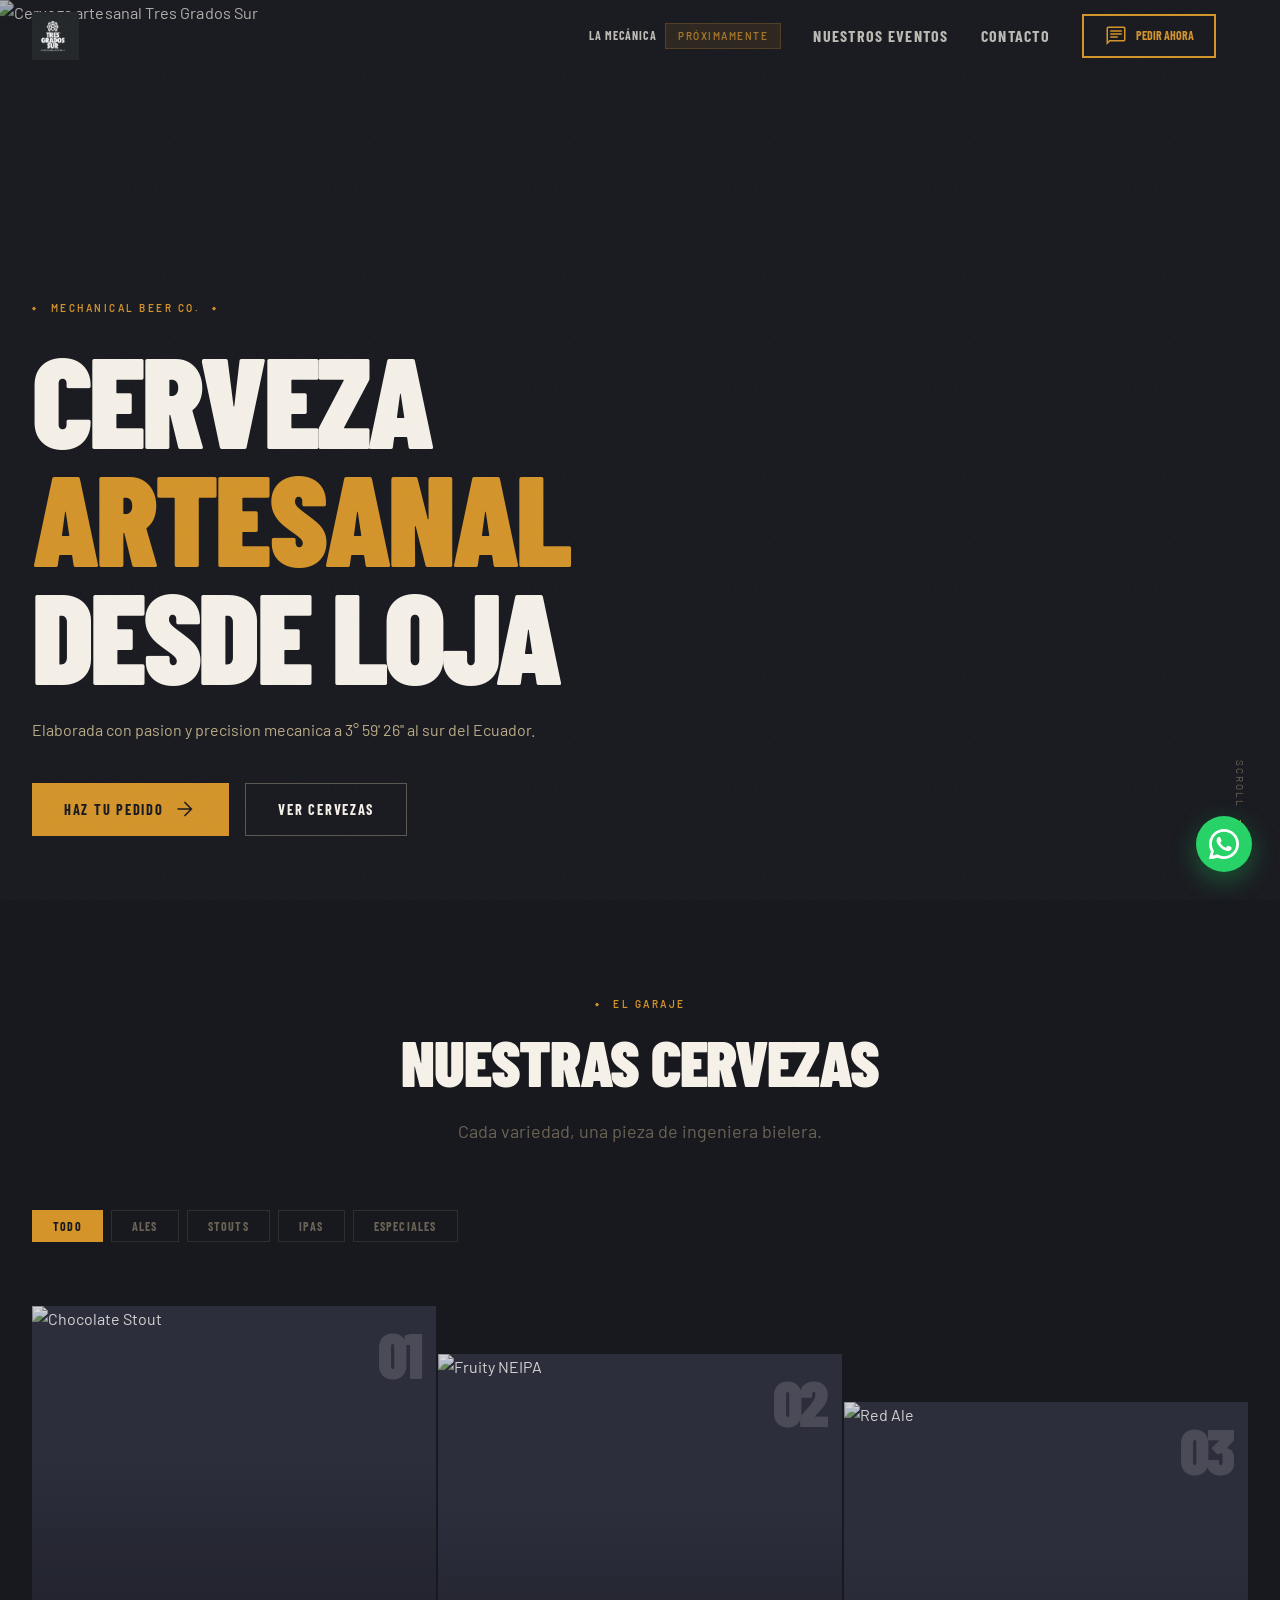
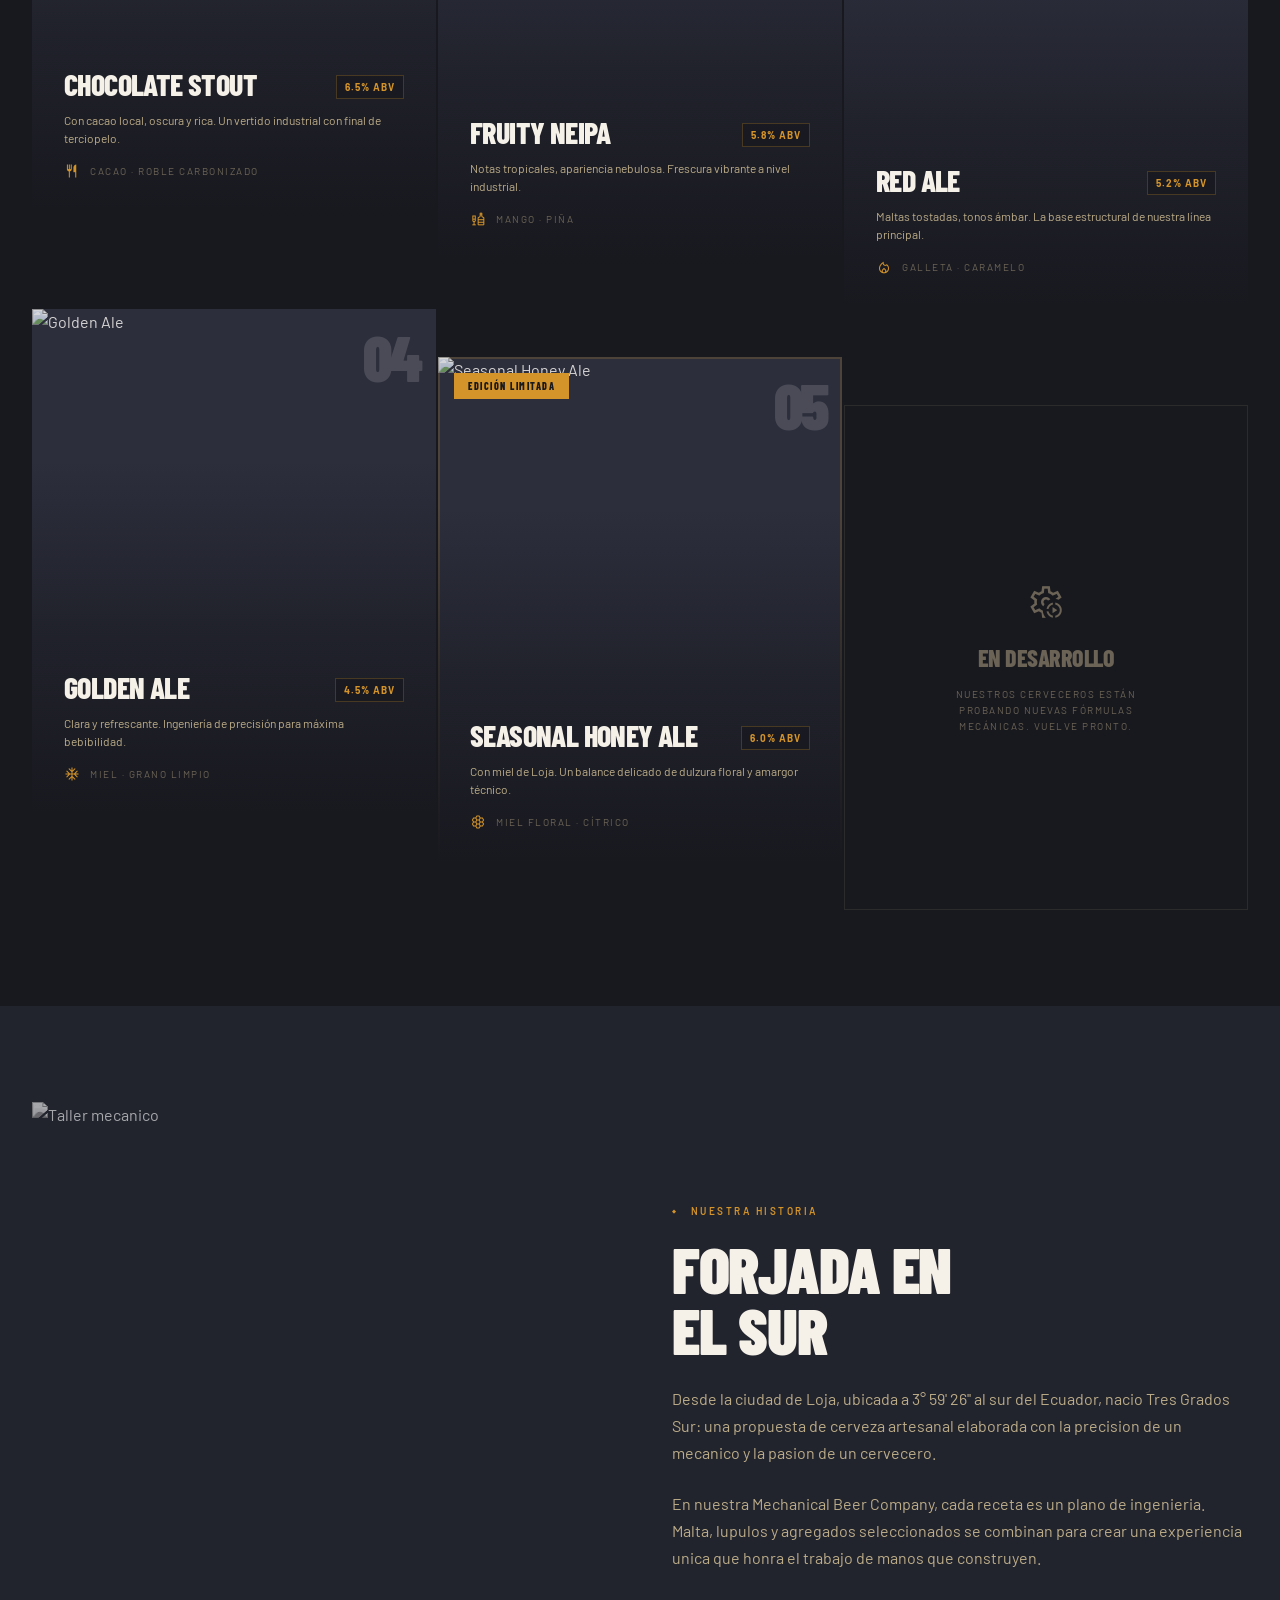
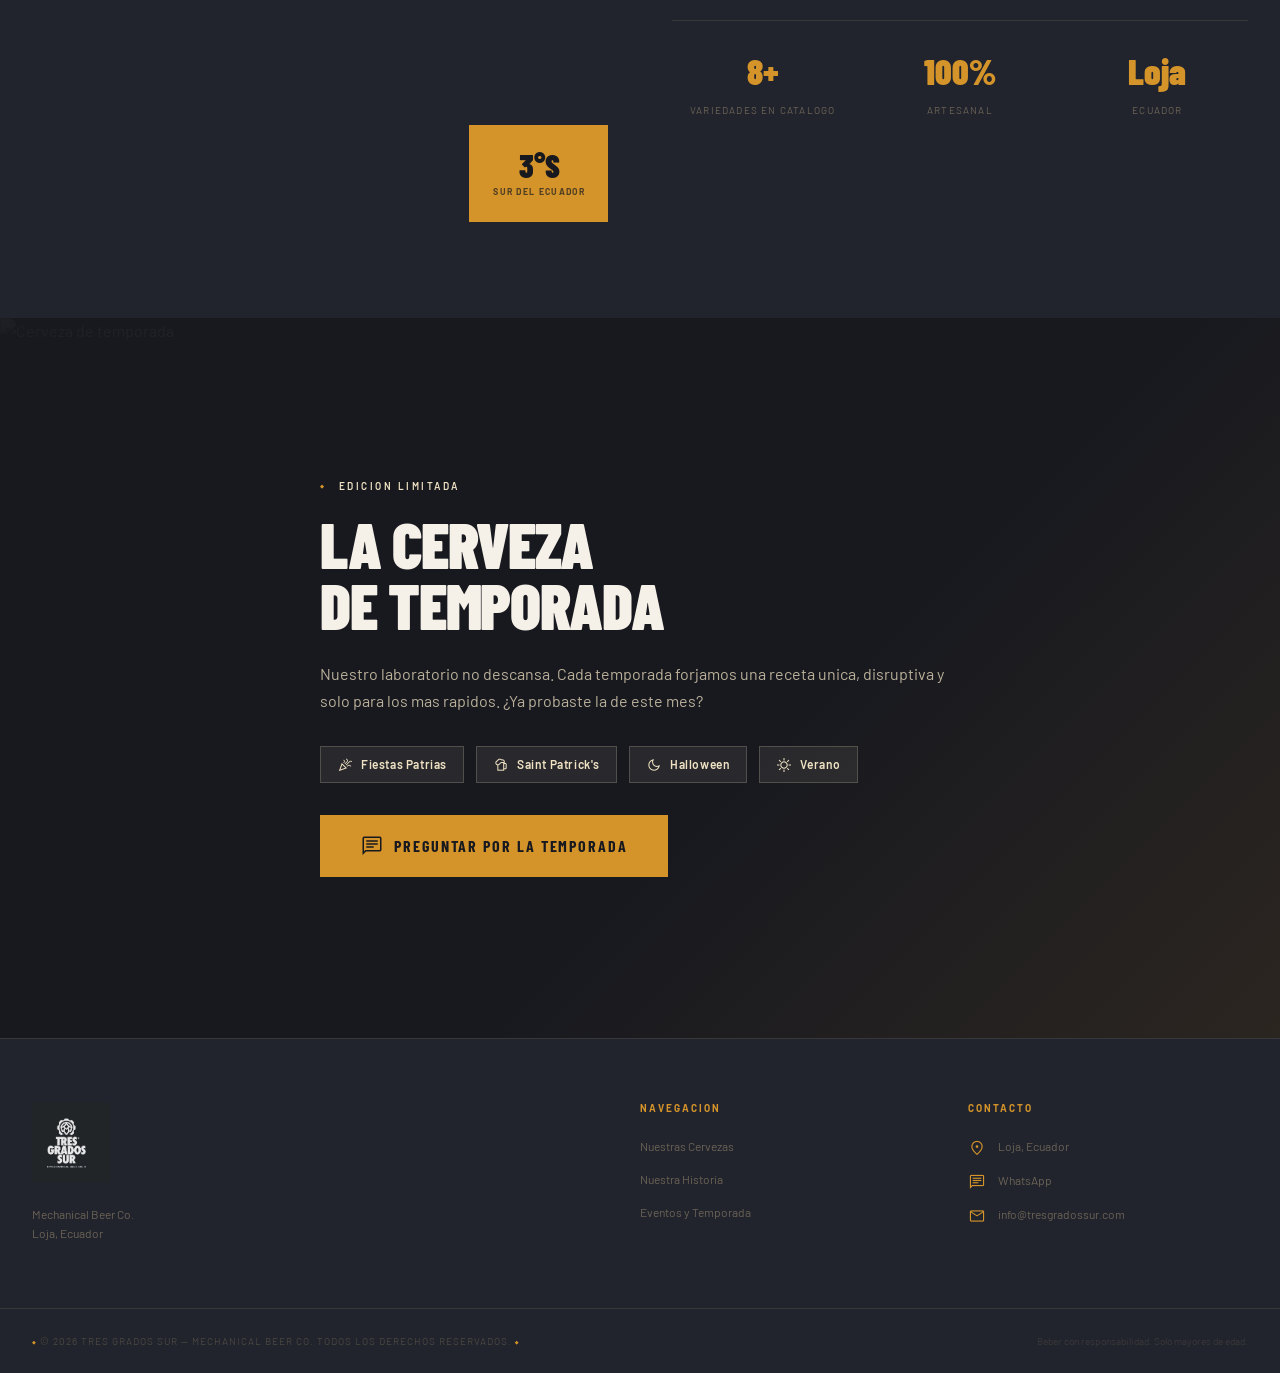
==== index.html @ aa4f7a40 "Add files via upload" ====
<!DOCTYPE html>
<html lang="es" data-theme="dark">

<head>
    <meta charset="utf-8" />
    <meta name="viewport" content="width=device-width, initial-scale=1.0" />
    <title>TRES GRADOS SUR | Mechanical Beer Co.</title>

    <!-- Google Fonts: Barlow Condensed + Barlow -->
    <link rel="preconnect" href="https://fonts.googleapis.com">
    <link rel="preconnect" href="https://fonts.gstatic.com" crossorigin>
    <link
        href="https://fonts.googleapis.com/css2?family=Barlow+Condensed:wght@400;600;700;800;900&family=Barlow:ital,wght@0,300;0,400;0,500;0,600;0,700;1,400&display=swap"
        rel="stylesheet" />

    <!-- Material Symbols -->
    <link
        href="https://fonts.googleapis.com/css2?family=Material+Symbols+Outlined:opsz,wght,FILL,GRAD@20..48,100..700,0..1,-50..200&display=swap"
        rel="stylesheet" />

    <link rel="stylesheet" href="./style.css" />
</head>

<body>

    <!-- Grain texture overlay -->
    <div class="grain-overlay" aria-hidden="true"></div>

    <!-- ===== NAVBAR ===== -->
    <header class="navbar" id="navbar">
        <div class="nav-inner">
            <a href="#inicio" class="nav-logo-link">
                <img src="[data-uri]"
                    alt="Tres Grados Sur" class="nav-logo nav-logo--dark">
                <img src="[data-uri]"
                    alt="Tres Grados Sur" class="nav-logo nav-logo--light">
            </a>

            <button class="nav-hamburger" id="hamburger" aria-label="Abrir menú" aria-expanded="false">
                <span></span><span></span><span></span>
            </button>

            <nav class="nav-menu" id="nav-menu" aria-label="Navegación principal">
                <a href="#" class="nav-link nav-link--soon">La Mecánica <span class="soon-pill">Próximamente</span></a>
                <a href="#eventos" class="nav-link">Nuestros Eventos</a>
                <a href="#contacto" class="nav-link">Contacto</a>
                <a href="https://wa.me/yourlink" class="nav-cta" target="_blank" rel="noopener">
                    <span class="material-symbols-outlined">chat</span> Pedir ahora
                </a>
            </nav>
        </div>
    </header>

    <!-- ===== HERO ===== -->
    <section class="hero" id="inicio">
        <div class="hero-media">
            <img src="./images/Cervezas Grupal.jpg" alt="Cerveza artesanal Tres Grados Sur" class="hero-img">
            <div class="hero-vignette"></div>
        </div>

        <div class="hero-content">
            <div class="hero-kicker">
                <span class="diamond">&#9670;</span>
                <span>Mechanical Beer Co.</span>
                <span class="diamond">&#9670;</span>
            </div>
            <h1 class="hero-headline">
                <span class="hero-line">Cerveza</span>
                <span class="hero-line hero-line--accent">Artesanal</span>
                <span class="hero-line">desde Loja</span>
            </h1>
            <p class="hero-sub">Elaborada con pasion y precision mecanica a 3&deg; 59&apos; 26&apos;&apos; al sur del
                Ecuador.</p>
            <div class="hero-actions">
                <a href="https://wa.me/yourlink" class="btn btn--amber" target="_blank" rel="noopener">
                    Haz tu pedido
                    <span class="material-symbols-outlined">arrow_forward</span>
                </a>
                <a href="#cervezas" class="btn btn--ghost">Ver cervezas</a>
            </div>
        </div>

        <div class="hero-scroll-hint" aria-hidden="true">
            <span>Scroll</span>
            <div class="scroll-line"></div>
        </div>
    </section>

    <!-- ===== CERVEZAS ===== -->
    <section class="section section--dark" id="cervezas">
        <div class="container">
            <div class="section-header reveal">
                <p class="eyebrow">
                    <span class="diamond">&#9670;</span> El Garaje
                </p>
                <h2 class="section-title">Nuestras Cervezas</h2>
                <p class="section-subtitle">Cada variedad, una pieza de ingeniera bielera.</p>
            </div>

            <!-- Filter Pills -->
            <div class="filters reveal" role="group" aria-label="Filtrar por estilo">
                <button class="filter-btn active" data-filter="all">Todo</button>
                <button class="filter-btn" data-filter="ale">Ales</button>
                <button class="filter-btn" data-filter="stout">Stouts</button>
                <button class="filter-btn" data-filter="ipa">IPAs</button>
                <button class="filter-btn" data-filter="especial">Especiales</button>
            </div>

            <!-- Beer Gallery -->
            <div class="beer-gallery" id="beer-grid">

                <!-- Chocolate Stout -->
                <article class="gallery-card reveal" data-category="stout">
                    <div class="gallery-card__img-wrap">
                        <img src="https://lh3.googleusercontent.com/aida-public/[base64]"
                            alt="Chocolate Stout">
                        <div class="gallery-card__gradient"></div>
                    </div>
                    <div class="gallery-card__content">
                        <div class="gallery-card__header">
                            <h3 class="gallery-card__name">Chocolate Stout</h3>
                            <span class="abv-tag">6.5% ABV</span>
                        </div>
                        <p class="gallery-card__desc">Con cacao local, oscura y rica. Un vertido industrial con final de
                            terciopelo.</p>
                        <div class="gallery-card__notes">
                            <span class="material-symbols-outlined note-icon">restaurant</span>
                            <span class="notes-text">Cacao &middot; Roble carbonizado</span>
                        </div>
                    </div>
                    <span class="gallery-card__index" aria-hidden="true">01</span>
                </article>

                <!-- Fruity NEIPA -->
                <article class="gallery-card gallery-card--offset-1 reveal" data-category="ipa">
                    <div class="gallery-card__img-wrap">
                        <img src="https://lh3.googleusercontent.com/aida-public/[base64]"
                            alt="Fruity NEIPA">
                        <div class="gallery-card__gradient"></div>
                    </div>
                    <div class="gallery-card__content">
                        <div class="gallery-card__header">
                            <h3 class="gallery-card__name">Fruity NEIPA</h3>
                            <span class="abv-tag">5.8% ABV</span>
                        </div>
                        <p class="gallery-card__desc">Notas tropicales, apariencia nebulosa. Frescura vibrante a nivel
                            industrial.</p>
                        <div class="gallery-card__notes">
                            <span class="material-symbols-outlined note-icon">liquor</span>
                            <span class="notes-text">Mango &middot; Pi&ntilde;a</span>
                        </div>
                    </div>
                    <span class="gallery-card__index" aria-hidden="true">02</span>
                </article>

                <!-- Red Ale -->
                <article class="gallery-card gallery-card--offset-2 reveal" data-category="ale">
                    <div class="gallery-card__img-wrap">
                        <img src="https://lh3.googleusercontent.com/aida-public/[base64]"
                            alt="Red Ale">
                        <div class="gallery-card__gradient"></div>
                    </div>
                    <div class="gallery-card__content">
                        <div class="gallery-card__header">
                            <h3 class="gallery-card__name">Red Ale</h3>
                            <span class="abv-tag">5.2% ABV</span>
                        </div>
                        <p class="gallery-card__desc">Maltas tostadas, tonos &aacute;mbar. La base estructural de
                            nuestra l&iacute;nea principal.</p>
                        <div class="gallery-card__notes">
                            <span class="material-symbols-outlined note-icon">local_fire_department</span>
                            <span class="notes-text">Galleta &middot; Caramelo</span>
                        </div>
                    </div>
                    <span class="gallery-card__index" aria-hidden="true">03</span>
                </article>

                <!-- Golden Ale -->
                <article class="gallery-card reveal" data-category="ale">
                    <div class="gallery-card__img-wrap">
                        <img src="https://lh3.googleusercontent.com/aida-public/[base64]"
                            alt="Golden Ale">
                        <div class="gallery-card__gradient"></div>
                    </div>
                    <div class="gallery-card__content">
                        <div class="gallery-card__header">
                            <h3 class="gallery-card__name">Golden Ale</h3>
                            <span class="abv-tag">4.5% ABV</span>
                        </div>
                        <p class="gallery-card__desc">Clara y refrescante. Ingenier&iacute;a de precisi&oacute;n para
                            m&aacute;xima bebibilidad.</p>
                        <div class="gallery-card__notes">
                            <span class="material-symbols-outlined note-icon">ac_unit</span>
                            <span class="notes-text">Miel &middot; Grano limpio</span>
                        </div>
                    </div>
                    <span class="gallery-card__index" aria-hidden="true">04</span>
                </article>

                <!-- Seasonal Honey Ale -->
                <article class="gallery-card gallery-card--featured gallery-card--offset-1 reveal"
                    data-category="especial">
                    <span class="gallery-card__badge">Edici&oacute;n Limitada</span>
                    <div class="gallery-card__img-wrap">
                        <img src="https://lh3.googleusercontent.com/aida-public/[base64]"
                            alt="Seasonal Honey Ale">
                        <div class="gallery-card__gradient"></div>
                    </div>
                    <div class="gallery-card__content">
                        <div class="gallery-card__header">
                            <h3 class="gallery-card__name">Seasonal Honey Ale</h3>
                            <span class="abv-tag">6.0% ABV</span>
                        </div>
                        <p class="gallery-card__desc">Con miel de Loja. Un balance delicado de dulzura floral y amargor
                            t&eacute;cnico.</p>
                        <div class="gallery-card__notes">
                            <span class="material-symbols-outlined note-icon">hive</span>
                            <span class="notes-text">Miel floral &middot; C&iacute;trico</span>
                        </div>
                    </div>
                    <span class="gallery-card__index" aria-hidden="true">05</span>
                </article>

                <!-- Coming Soon -->
                <article class="gallery-card gallery-card--soon gallery-card--offset-2 reveal" data-category="all">
                    <div class="gallery-card__soon-inner">
                        <span class="material-symbols-outlined gallery-card__soon-icon">settings_slow_motion</span>
                        <h3 class="gallery-card__soon-title">En Desarrollo</h3>
                        <p class="gallery-card__soon-text">Nuestros cerveceros est&aacute;n probando nuevas
                            f&oacute;rmulas mec&aacute;nicas. Vuelve pronto.</p>
                    </div>
                </article>

            </div><!-- /beer-gallery -->
        </div>
    </section>

    <!-- ===== HISTORIA ===== -->
    <section class="section section--forge" id="historia">
        <div class="container container--split">
            <div class="historia-media reveal">
                <div class="historia-img-wrap">
                    <img src="https://lh3.googleusercontent.com/aida-public/[base64]"
                        alt="Taller mecanico" class="historia-img">
                    <div class="historia-badge">
                        <span class="historia-badge__num">3&#176;S</span>
                        <span class="historia-badge__label">Sur del Ecuador</span>
                    </div>
                </div>
            </div>

            <div class="historia-content reveal">
                <p class="eyebrow">
                    <span class="diamond">&#9670;</span> Nuestra Historia
                </p>
                <h2 class="section-title">Forjada en<br>el Sur</h2>
                <p class="body-text">Desde la ciudad de Loja, ubicada a 3&deg; 59&apos; 26&apos;&apos; al sur del
                    Ecuador, nacio Tres Grados Sur: una propuesta de cerveza artesanal elaborada con la precision de un
                    mecanico y la pasion de un cervecero.</p>
                <p class="body-text">En nuestra Mechanical Beer Company, cada receta es un plano de ingenieria. Malta,
                    lupulos y agregados seleccionados se combinan para crear una experiencia unica que honra el trabajo
                    de manos que construyen.</p>
                <div class="historia-stats">
                    <div class="stat">
                        <span class="stat__num">8+</span>
                        <span class="stat__label">Variedades en catalogo</span>
                    </div>
                    <div class="stat">
                        <span class="stat__num">100%</span>
                        <span class="stat__label">Artesanal</span>
                    </div>
                    <div class="stat">
                        <span class="stat__num">Loja</span>
                        <span class="stat__label">Ecuador</span>
                    </div>
                </div>
            </div>
        </div>
    </section>

    <!-- ===== TEMPORADA ESPECIAL ===== -->
    <section class="section section--season" id="eventos">
        <div class="season-bg">
            <img src="https://lh3.googleusercontent.com/aida-public/[base64]"
                alt="Cerveza de temporada" class="season-img">
            <div class="season-vignette"></div>
        </div>
        <div class="container season-content reveal">
            <div class="season-inner">
                <p class="eyebrow eyebrow--light">
                    <span class="diamond">&#9670;</span> Edicion Limitada
                </p>
                <h2 class="section-title section-title--white">La Cerveza<br>de Temporada</h2>
                <p class="body-text body-text--light">Nuestro laboratorio no descansa. Cada temporada forjamos una
                    receta unica, disruptiva y solo para los mas rapidos. &iquest;Ya probaste la de este mes?</p>

                <div class="season-events">
                    <div class="event-chip">
                        <span class="material-symbols-outlined">celebration</span>
                        <span>Fiestas Patrias</span>
                    </div>
                    <div class="event-chip">
                        <span class="material-symbols-outlined">sports_bar</span>
                        <span>Saint Patrick&apos;s</span>
                    </div>
                    <div class="event-chip">
                        <span class="material-symbols-outlined">dark_mode</span>
                        <span>Halloween</span>
                    </div>
                    <div class="event-chip">
                        <span class="material-symbols-outlined">sunny</span>
                        <span>Verano</span>
                    </div>
                </div>

                <a href="https://wa.me/yourlink?text=Hola!%20Quiero%20saber%20cual%20es%20la%20cerveza%20de%20temporada"
                    class="btn btn--amber btn--large" target="_blank" rel="noopener">
                    <span class="material-symbols-outlined">chat</span>
                    Preguntar por la temporada
                </a>
            </div>
        </div>
    </section>

    <!-- ===== FOOTER ===== -->
    <footer class="footer" id="contacto">
        <div class="container footer-inner">
            <div class="footer-brand">
                <img src="[data-uri]"
                    alt="Tres Grados Sur" class="footer-logo">
                <p class="footer-tagline">Mechanical Beer Co.<br>Loja, Ecuador</p>
            </div>

            <div class="footer-links">
                <h4 class="footer-col-title">Navegacion</h4>
                <nav aria-label="Footer navegacion">
                    <a href="#cervezas" class="footer-link">Nuestras Cervezas</a>
                    <a href="#historia" class="footer-link">Nuestra Historia</a>
                    <a href="#eventos" class="footer-link">Eventos y Temporada</a>
                </nav>
            </div>

            <div class="footer-contact">
                <h4 class="footer-col-title">Contacto</h4>
                <div class="contact-item">
                    <span class="material-symbols-outlined">location_on</span>
                    <span>Loja, Ecuador</span>
                </div>
                <div class="contact-item">
                    <span class="material-symbols-outlined">chat</span>
                    <a href="https://wa.me/yourlink" class="footer-link" target="_blank" rel="noopener">WhatsApp</a>
                </div>
                <div class="contact-item">
                    <span class="material-symbols-outlined">mail</span>
                    <a href="mailto:info@tresgradossur.com" class="footer-link">info@tresgradossur.com</a>
                </div>
            </div>
        </div>

        <div class="footer-bottom">
            <div class="container footer-bottom-inner">
                <span class="footer-copy">
                    <span class="diamond">&#9670;</span>
                    &copy; 2026 Tres Grados Sur &mdash; Mechanical Beer Co. Todos los derechos reservados.
                    <span class="diamond">&#9670;</span>
                </span>
                <span class="footer-age">Beber con responsabilidad. Solo mayores de edad.</span>
            </div>
        </div>
    </footer>

    <!-- ===== WHATSAPP FAB ===== -->
    <a href="https://wa.me/yourlink" class="wa-fab" aria-label="Contactar por WhatsApp" target="_blank" rel="noopener">
        <svg viewBox="0 0 24 24" fill="currentColor" aria-hidden="true">
            <path
                d="M17.472 14.382c-.297-.149-1.758-.867-2.03-.967-.273-.099-.471-.148-.67.15-.197.297-.767.966-.94 1.164-.173.199-.347.223-.644.075-.297-.15-1.255-.463-2.39-1.475-.883-.788-1.48-1.761-1.653-2.059-.173-.297-.018-.458.13-.606.134-.133.298-.347.446-.52.149-.174.198-.298.298-.497.099-.198.05-.371-.025-.52-.075-.149-.669-1.612-.916-2.207-.242-.579-.487-.5-.669-.51-.173-.008-.371-.01-.57-.01-.198 0-.52.074-.792.372-.272.297-1.04 1.016-1.04 2.479 0 1.462 1.065 2.875 1.213 3.074.149.198 2.096 3.2 5.077 4.487.709.306 1.262.489 1.694.625.712.227 1.36.195 1.871.118.571-.085 1.758-.719 2.006-1.413.248-.694.248-1.289.173-1.413-.074-.124-.272-.198-.57-.347z" />
            <path
                d="M12 0C5.373 0 0 5.373 0 12c0 2.125.558 4.126 1.533 5.859L.054 23.63a.75.75 0 00.92.92l5.771-1.479A11.952 11.952 0 0012 24c6.627 0 12-5.373 12-12S18.627 0 12 0zm0 21.75a9.714 9.714 0 01-4.96-1.361l-.356-.211-3.688.945.962-3.578-.232-.368A9.714 9.714 0 012.25 12C2.25 6.615 6.615 2.25 12 2.25S21.75 6.615 21.75 12 17.385 21.75 12 21.75z" />
        </svg>
    </a>

    <script src="./script.js"></script>
</body>

</html>
---- style.css ----
/* ==========================================================================
   TRES GRADOS SUR — Design System
   Industrial Brewery | Loja, Ecuador
   ==========================================================================
   Palette:
     --ink      #18191F  Background profundo
     --forge    #21232D  Superficie oscura
     --anvil    #2C2E3C  Superficie media
     --amber    #D4942A  Acento principal vibrante
     --gold     #BCAC88  Dorado de marca
     --cream    #F0E3C4  Crema calida
     --smoke    #6B6355  Texto atenuado
     --white    #F5F0E8  Blanco calido
   ========================================================================== */

/* --- 1. Reset & Variables --- */
*,
*::before,
*::after {
    box-sizing: border-box;
    margin: 0;
    padding: 0;
}

:root {
    /* Core palette */
    --ink: #18191F;
    --forge: #21232D;
    --anvil: #2C2E3C;
    --amber: #D4942A;
    --amber-bright: #F0A830;
    --amber-dim: #9B6B1A;
    --gold: #BCAC88;
    --cream: #F0E3C4;
    --smoke: #6B6355;
    --muted: #4A4740;
    --white: #F5F0E8;

    /* Light theme overrides */
    --bg: var(--ink);
    --bg-surface: var(--forge);
    --bg-elevated: var(--anvil);
    --text-primary: var(--white);
    --text-muted: var(--gold);
    --text-dim: var(--smoke);
    --border: rgba(188, 172, 136, 0.15);

    /* Spacing */
    --space-xs: 0.5rem;
    --space-sm: 1rem;
    --space-md: 2rem;
    --space-lg: 4rem;
    --space-xl: 6rem;
    --space-2xl: 10rem;

    /* Type scale */
    --text-xs: 0.625rem;
    --text-sm: 0.75rem;
    --text-base: 1rem;
    --text-lg: 1.125rem;
    --text-xl: 1.5rem;
    --text-2xl: 2rem;
    --text-3xl: 2.5rem;
    --text-4xl: 3.5rem;
    --text-5xl: 5rem;
    --text-6xl: 7rem;

    /* Transitions */
    --ease: cubic-bezier(0.25, 0.1, 0.25, 1);
    --ease-out: cubic-bezier(0, 0, 0.2, 1);
    --duration: 0.35s;

    /* Layout */
    --nav-h: 4.5rem;
    --radius: 0px;
    /* Industrial: no rounded corners */
    --max-w: 1280px;
}

html[data-theme="light"] {
    --bg: #F0EBDE;
    --bg-surface: #E6DFD0;
    --bg-elevated: #D9D0BF;
    --text-primary: #18191F;
    --text-muted: #756442;
    --text-dim: #6B6355;
    --border: rgba(116, 100, 66, 0.2);
}

html {
    scroll-behavior: smooth;
    font-size: 16px;
    -webkit-text-size-adjust: 100%;
}

body {
    background-color: var(--bg);
    color: var(--text-primary);
    font-family: 'Barlow', system-ui, sans-serif;
    font-weight: 400;
    line-height: 1.6;
    transition: background-color 0.4s var(--ease), color 0.4s var(--ease);
    overflow-x: hidden;
}

::selection {
    background-color: var(--amber);
    color: var(--ink);
}

/* Custom scrollbar */
::-webkit-scrollbar {
    width: 6px;
}

::-webkit-scrollbar-track {
    background: var(--forge);
}

::-webkit-scrollbar-thumb {
    background: var(--amber-dim);
}

::-webkit-scrollbar-thumb:hover {
    background: var(--amber);
}

/* Material Symbols default */
.material-symbols-outlined {
    font-variation-settings: 'FILL' 0, 'wght' 300, 'GRAD' 0, 'opsz' 24;
    vertical-align: middle;
    user-select: none;
}


/* --- 2. Grain Texture Overlay --- */
.grain-overlay {
    position: fixed;
    inset: 0;
    pointer-events: none;
    z-index: 9999;
    opacity: 0.04;
    background-image: url("data:image/svg+xml,%3Csvg viewBox='0 0 256 256' xmlns='http://www.w3.org/2000/svg'%3E%3Cfilter id='noise'%3E%3CfeTurbulence type='fractalNoise' baseFrequency='0.9' numOctaves='4' stitchTiles='stitch'/%3E%3C/filter%3E%3Crect width='100%25' height='100%25' filter='url(%23noise)'/%3E%3C/svg%3E");
    background-repeat: repeat;
    background-size: 200px;
}

html[data-theme="light"] .grain-overlay {
    opacity: 0.025;
}


/* --- 3. Typography Utilities --- */
h1,
h2,
h3,
h4 {
    font-family: 'Barlow Condensed', sans-serif;
    text-transform: uppercase;
    line-height: 1;
    letter-spacing: -0.02em;
}

.eyebrow {
    font-family: 'Barlow', sans-serif;
    font-size: var(--text-xs);
    font-weight: 600;
    letter-spacing: 0.25em;
    text-transform: uppercase;
    color: var(--amber);
    display: flex;
    align-items: center;
    gap: 0.75rem;
    margin-bottom: 1.25rem;
}

.section-title {
    font-size: clamp(2.5rem, 6vw, 4rem);
    font-weight: 900;
    color: var(--text-primary);
    margin-bottom: 1.5rem;
    line-height: 0.95;
}

.section-title--white {
    color: var(--white);
}

.section-subtitle {
    font-size: var(--text-lg);
    color: var(--text-dim);
    max-width: 36rem;
    margin: 0 auto 3rem;
}

.body-text {
    font-size: var(--text-base);
    color: var(--text-muted);
    line-height: 1.7;
    margin-bottom: 1.5rem;
}

.body-text--light {
    color: rgba(240, 227, 196, 0.75);
}

.diamond {
    color: var(--amber);
    font-size: 0.5em;
    vertical-align: middle;
}


/* --- 4. Layout Utilities --- */
.container {
    max-width: var(--max-w);
    margin: 0 auto;
    padding: 0 var(--space-md);
}

.container--split {
    display: grid;
    grid-template-columns: 1fr;
    gap: var(--space-lg);
    align-items: center;
}

.section {
    padding: var(--space-xl) 0;
}

.section--dark {
    background-color: var(--bg);
}

.section--forge {
    background-color: var(--bg-surface);
}

.section--season {
    position: relative;
    min-height: 80vh;
    display: flex;
    align-items: center;
    overflow: hidden;
    padding: 0;
}

.section-header {
    text-align: center;
    margin-bottom: var(--space-lg);
}

.section-header .eyebrow {
    justify-content: center;
}


/* --- 5. Scroll Reveal --- */
.reveal {
    opacity: 0;
    transform: translateY(2rem);
    transition: opacity 0.7s var(--ease-out), transform 0.7s var(--ease-out);
}

.reveal.is-visible {
    opacity: 1;
    transform: none;
}


/* --- 6. Buttons --- */
.btn {
    display: inline-flex;
    align-items: center;
    gap: 0.625rem;
    padding: 0.875rem 2rem;
    font-family: 'Barlow Condensed', sans-serif;
    font-size: 0.9rem;
    font-weight: 700;
    letter-spacing: 0.12em;
    text-transform: uppercase;
    text-decoration: none;
    border: none;
    cursor: pointer;
    transition: all var(--duration) var(--ease);
    position: relative;
    overflow: hidden;
}

.btn::after {
    content: '';
    position: absolute;
    inset: 0;
    background: rgba(255, 255, 255, 0.08);
    opacity: 0;
    transition: opacity 0.2s;
}

.btn:hover::after {
    opacity: 1;
}

.btn:active {
    transform: scale(0.98);
}

.btn--amber {
    background-color: var(--amber);
    color: var(--ink);
}

.btn--amber:hover {
    background-color: var(--amber-bright);
    transform: translateY(-2px);
    box-shadow: 0 12px 30px rgba(212, 148, 42, 0.35);
}

.btn--ghost {
    background: transparent;
    color: var(--white);
    border: 1.5px solid rgba(240, 227, 196, 0.3);
}

.btn--ghost:hover {
    border-color: var(--amber);
    color: var(--amber);
}

.btn--large {
    padding: 1.125rem 2.5rem;
    font-size: 1rem;
}


/* --- 7. Navbar --- */
.navbar {
    position: fixed;
    top: 0;
    left: 0;
    right: 0;
    z-index: 100;
    height: var(--nav-h);
    display: flex;
    align-items: center;
    transition: background-color 0.4s var(--ease), box-shadow 0.4s var(--ease);
}

.navbar.scrolled {
    background-color: var(--bg-surface);
    box-shadow: 0 1px 0 var(--border), 0 4px 24px rgba(0, 0, 0, 0.4);
}

.nav-inner {
    display: flex;
    align-items: center;
    justify-content: space-between;
    width: 100%;
    max-width: var(--max-w);
    margin: 0 auto;
    padding: 0 var(--space-md);
}

.nav-logo-link {
    display: flex;
    align-items: center;
    text-decoration: none;
    flex-shrink: 0;
}

.nav-logo {
    height: 3rem;
    width: auto;
    object-fit: contain;
}

.nav-logo--dark {
    display: block;
}

.nav-logo--light {
    display: none;
}

html[data-theme="light"] .nav-logo--dark {
    display: none;
}

html[data-theme="light"] .nav-logo--light {
    display: block;
}

/* Mobile hamburger */
.nav-hamburger {
    display: flex;
    flex-direction: column;
    justify-content: center;
    gap: 5px;
    width: 2.5rem;
    height: 2.5rem;
    background: transparent;
    border: none;
    cursor: pointer;
    padding: 0.25rem;
    z-index: 200;
}

.nav-hamburger span {
    display: block;
    height: 2px;
    background-color: var(--amber);
    transition: all 0.3s var(--ease);
    transform-origin: left center;
}

.nav-hamburger.is-open span:nth-child(1) {
    transform: rotate(40deg) translateY(-1px);
}

.nav-hamburger.is-open span:nth-child(2) {
    opacity: 0;
    transform: scaleX(0);
}

.nav-hamburger.is-open span:nth-child(3) {
    transform: rotate(-40deg) translateY(1px);
}

/* Mobile nav menu */
.nav-menu {
    display: none;
    position: fixed;
    inset: 0;
    background: var(--bg-surface);
    flex-direction: column;
    align-items: center;
    justify-content: center;
    gap: 2.5rem;
    z-index: 150;
    padding: 2rem;
}

.nav-menu.is-open {
    display: flex;
}

.nav-link {
    font-family: 'Barlow Condensed', sans-serif;
    font-size: var(--text-3xl);
    font-weight: 700;
    text-transform: uppercase;
    color: var(--white);
    text-decoration: none;
    letter-spacing: -0.02em;
    transition: color 0.2s;
    display: flex;
    flex-direction: column;
    align-items: center;
    gap: 0.5rem;
}

.nav-link:hover {
    color: var(--amber);
}

.nav-link--soon {
    color: var(--smoke);
    cursor: not-allowed;
}

.nav-link--soon:hover {
    color: var(--smoke);
}

.soon-pill {
    font-family: 'Barlow', sans-serif;
    font-size: var(--text-xs);
    font-weight: 600;
    letter-spacing: 0.15em;
    text-transform: uppercase;
    background: rgba(212, 148, 42, 0.15);
    color: var(--amber);
    padding: 0.25rem 0.75rem;
    border: 1px solid rgba(212, 148, 42, 0.3);
}

.nav-cta {
    font-family: 'Barlow Condensed', sans-serif;
    font-size: var(--text-xl);
    font-weight: 700;
    text-transform: uppercase;
    color: var(--amber);
    text-decoration: none;
    display: flex;
    align-items: center;
    gap: 0.5rem;
    border: 2px solid var(--amber);
    padding: 0.75rem 1.5rem;
    transition: all 0.2s;
}

.nav-cta:hover {
    background: var(--amber);
    color: var(--ink);
}


/* --- 8. Hero Section --- */
.hero {
    position: relative;
    height: 100svh;
    min-height: 600px;
    display: flex;
    align-items: flex-end;
    overflow: hidden;
    padding-bottom: var(--space-lg);
}

.hero-media {
    position: absolute;
    inset: 0;
    z-index: 0;
}

.hero-img {
    width: 100%;
    height: 100%;
    object-fit: cover;
    object-position: center 20%;
    filter: grayscale(20%) contrast(110%);
    transform: scale(1.02);
    transition: transform 8s ease-out;
}

.hero:hover .hero-img {
    transform: scale(1.05);
}

.hero-vignette {
    position: absolute;
    inset: 0;
    background: linear-gradient(to top,
            rgba(24, 25, 31, 0.97) 0%,
            rgba(24, 25, 31, 0.65) 40%,
            rgba(24, 25, 31, 0.15) 70%,
            rgba(24, 25, 31, 0.35) 100%);
}

.hero-content {
    position: relative;
    z-index: 10;
    width: 100%;
    padding: 0 var(--space-md);
    max-width: var(--max-w);
    margin: 0 auto;
}

.hero-kicker {
    display: flex;
    align-items: center;
    gap: 0.75rem;
    font-family: 'Barlow', sans-serif;
    font-size: var(--text-xs);
    font-weight: 600;
    letter-spacing: 0.25em;
    text-transform: uppercase;
    color: var(--amber);
    margin-bottom: 1.5rem;
}

.hero-headline {
    font-family: 'Barlow Condensed', sans-serif;
    font-size: clamp(3.5rem, 12vw, 8rem);
    font-weight: 900;
    text-transform: uppercase;
    line-height: 0.92;
    letter-spacing: -0.03em;
    color: var(--white);
    display: flex;
    flex-direction: column;
    margin-bottom: 1.5rem;
}

.hero-line--accent {
    color: var(--amber);
}

.hero-sub {
    font-size: var(--text-base);
    color: var(--gold);
    max-width: 32rem;
    margin-bottom: 2.5rem;
    line-height: 1.6;
}

.hero-actions {
    display: flex;
    flex-wrap: wrap;
    gap: 1rem;
}

.hero-scroll-hint {
    position: absolute;
    right: 2rem;
    bottom: 2rem;
    z-index: 10;
    display: none;
    flex-direction: column;
    align-items: center;
    gap: 0.75rem;
}

.hero-scroll-hint span {
    font-family: 'Barlow', sans-serif;
    font-size: var(--text-xs);
    letter-spacing: 0.2em;
    text-transform: uppercase;
    color: var(--smoke);
    writing-mode: vertical-lr;
}

.scroll-line {
    width: 1px;
    height: 3rem;
    background: linear-gradient(to bottom, var(--amber), transparent);
    animation: scroll-pulse 2s ease-in-out infinite;
}

@keyframes scroll-pulse {

    0%,
    100% {
        opacity: 0.3;
        transform: scaleY(0.6);
        transform-origin: top;
    }

    50% {
        opacity: 1;
        transform: scaleY(1);
    }
}


/* --- 9. Beer Gallery Section --- */
.filters {
    display: flex;
    flex-wrap: wrap;
    gap: 0.5rem;
    margin-bottom: var(--space-lg);
}

.filter-btn {
    font-family: 'Barlow Condensed', sans-serif;
    font-size: var(--text-sm);
    font-weight: 700;
    letter-spacing: 0.1em;
    text-transform: uppercase;
    padding: 0.5rem 1.25rem;
    background: transparent;
    border: 1px solid var(--border);
    color: var(--text-dim);
    cursor: pointer;
    transition: all 0.2s var(--ease);
}

.filter-btn:hover {
    border-color: var(--amber);
    color: var(--amber);
}

.filter-btn.active {
    background: var(--amber);
    border-color: var(--amber);
    color: var(--ink);
}

/* Gallery Grid — staggered 3-column layout */
.beer-gallery {
    display: grid;
    grid-template-columns: 1fr;
    gap: 2px;
}

/* Gallery Card */
.gallery-card {
    position: relative;
    overflow: hidden;
    background: var(--bg-elevated);
    transition: all 0.5s var(--ease);
    cursor: pointer;
    aspect-ratio: 4 / 5;
    container-type: inline-size;
}

.gallery-card:hover {
    z-index: 2;
}

.gallery-card.hidden {
    display: none;
}

/* Image wrapper — fills entire card */
.gallery-card__img-wrap {
    position: absolute;
    inset: 0;
    overflow: hidden;
}

.gallery-card__img-wrap img {
    width: 100%;
    height: 100%;
    object-fit: cover;
    filter: grayscale(50%) contrast(110%);
    opacity: 0.8;
    transition: filter 0.7s var(--ease), transform 0.7s var(--ease), opacity 0.7s var(--ease);
}

.gallery-card:hover .gallery-card__img-wrap img {
    filter: grayscale(0%) contrast(105%);
    opacity: 1;
    transform: scale(1.03);
}

/* Gradient overlay from bottom */
.gallery-card__gradient {
    position: absolute;
    inset: 0;
    background: linear-gradient(to top,
            var(--ink) 0%,
            rgba(24, 25, 31, 0.6) 35%,
            transparent 70%);
    pointer-events: none;
}

/* Content overlay — positioned at the bottom */
.gallery-card__content {
    position: absolute;
    bottom: 0;
    left: 0;
    width: 100%;
    padding: 2rem;
    z-index: 10;
    transition: transform 0.5s var(--ease);
}

.gallery-card:hover .gallery-card__content {
    transform: translateY(-0.5rem);
}

.gallery-card__header {
    display: flex;
    justify-content: space-between;
    align-items: flex-end;
    gap: 0.75rem;
    margin-bottom: 0.75rem;
}

.gallery-card__name {
    font-family: 'Barlow Condensed', sans-serif;
    font-size: clamp(1.5rem, 2.5vw, 1.875rem);
    font-weight: 800;
    text-transform: uppercase;
    letter-spacing: -0.02em;
    line-height: 1;
    color: var(--white);
}

.abv-tag {
    font-family: 'Barlow', sans-serif;
    font-size: var(--text-xs);
    font-weight: 700;
    letter-spacing: 0.1em;
    color: var(--amber);
    background: rgba(24, 25, 31, 0.7);
    padding: 0.2rem 0.5rem;
    white-space: nowrap;
    flex-shrink: 0;
    border: 1px solid rgba(212, 148, 42, 0.25);
    text-transform: uppercase;
}

.gallery-card__desc {
    font-size: var(--text-sm);
    color: var(--gold);
    margin-bottom: 1rem;
    line-height: 1.5;
    display: -webkit-box;
    -webkit-line-clamp: 2;
    line-clamp: 2;
    -webkit-box-orient: vertical;
    overflow: hidden;
}

.gallery-card__notes {
    display: flex;
    align-items: center;
    gap: 0.625rem;
}

/* Large faded index number — top right */
.gallery-card__index {
    position: absolute;
    top: 0;
    right: 0;
    padding: 1rem;
    font-family: 'Barlow Condensed', sans-serif;
    font-size: clamp(3rem, 5vw, 4rem);
    font-weight: 900;
    line-height: 1;
    color: var(--white);
    opacity: 0.15;
    user-select: none;
    pointer-events: none;
    letter-spacing: -0.05em;
    z-index: 5;
}

/* Badge for limited/special */
.gallery-card__badge {
    position: absolute;
    top: 1rem;
    left: 1rem;
    z-index: 20;
    font-family: 'Barlow Condensed', sans-serif;
    font-size: var(--text-xs);
    font-weight: 800;
    letter-spacing: 0.15em;
    text-transform: uppercase;
    background: var(--amber);
    color: var(--ink);
    padding: 0.3rem 0.875rem;
}

/* Featured card — subtle border accent */
.gallery-card--featured {
    outline: 2px solid rgba(212, 148, 42, 0.2);
    outline-offset: -2px;
    transition: outline-color 0.5s var(--ease);
}

.gallery-card--featured:hover {
    outline-color: rgba(212, 148, 42, 0.5);
}

/* Coming Soon placeholder card */
.gallery-card--soon {
    background: var(--ink);
    border: 1px solid rgba(188, 172, 136, 0.12);
    display: flex;
    align-items: center;
    justify-content: center;
    aspect-ratio: 4 / 5;
}

.gallery-card__soon-inner {
    display: flex;
    flex-direction: column;
    align-items: center;
    text-align: center;
    padding: 2rem;
}

.gallery-card__soon-icon {
    font-size: 2.5rem !important;
    color: var(--smoke);
    margin-bottom: 1.5rem;
}

.gallery-card__soon-title {
    font-family: 'Barlow Condensed', sans-serif;
    font-size: 1.5rem;
    font-weight: 800;
    text-transform: uppercase;
    letter-spacing: -0.02em;
    color: var(--smoke);
    margin-bottom: 1rem;
}

.gallery-card__soon-text {
    font-family: 'Barlow', sans-serif;
    font-size: var(--text-xs);
    letter-spacing: 0.15em;
    text-transform: uppercase;
    color: var(--smoke);
    max-width: 200px;
    line-height: 1.6;
}

.note-icon {
    color: var(--amber);
    font-size: 1rem !important;
}

.notes-text {
    font-family: 'Barlow', sans-serif;
    font-size: var(--text-xs);
    letter-spacing: 0.15em;
    text-transform: uppercase;
    color: var(--smoke);
}


/* --- 10. Historia Section --- */
.historia-media {
    position: relative;
}

.historia-img-wrap {
    position: relative;
    aspect-ratio: 4 / 5;
    overflow: hidden;
}

.historia-img {
    width: 100%;
    height: 100%;
    object-fit: cover;
    filter: grayscale(100%) contrast(130%);
    opacity: 0.6;
}

.historia-badge {
    position: absolute;
    bottom: -1px;
    right: -1px;
    background: var(--amber);
    padding: 1.5rem;
    display: flex;
    flex-direction: column;
    align-items: center;
    gap: 0.25rem;
}

.historia-badge__num {
    font-family: 'Barlow Condensed', sans-serif;
    font-size: 2rem;
    font-weight: 900;
    color: var(--ink);
    line-height: 1;
}

.historia-badge__label {
    font-family: 'Barlow', sans-serif;
    font-size: 0.55rem;
    font-weight: 700;
    letter-spacing: 0.15em;
    text-transform: uppercase;
    color: rgba(24, 25, 31, 0.7);
    text-align: center;
}

.historia-stats {
    display: grid;
    grid-template-columns: repeat(3, 1fr);
    gap: 1rem;
    margin-top: 3rem;
    padding-top: 2rem;
    border-top: 1px solid var(--border);
}

.stat {
    text-align: center;
}

.stat__num {
    display: block;
    font-family: 'Barlow Condensed', sans-serif;
    font-size: 2.25rem;
    font-weight: 900;
    color: var(--amber);
    line-height: 1;
    margin-bottom: 0.375rem;
}

.stat__label {
    font-family: 'Barlow', sans-serif;
    font-size: var(--text-xs);
    letter-spacing: 0.12em;
    text-transform: uppercase;
    color: var(--smoke);
}


/* --- 11. Temporada Section --- */
.season-bg {
    position: absolute;
    inset: 0;
    z-index: 0;
}

.season-img {
    width: 100%;
    height: 100%;
    object-fit: cover;
    filter: grayscale(30%) contrast(120%) brightness(40%);
}

.season-vignette {
    position: absolute;
    inset: 0;
    background: linear-gradient(135deg,
            rgba(24, 25, 31, 0.92) 0%,
            rgba(24, 25, 31, 0.7) 60%,
            rgba(212, 148, 42, 0.1) 100%);
}

.season-content {
    position: relative;
    z-index: 10;
    padding: var(--space-xl) var(--space-md);
}

.season-inner {
    max-width: 40rem;
}

.eyebrow--light {
    color: var(--cream);
}

.season-events {
    display: flex;
    flex-wrap: wrap;
    gap: 0.75rem;
    margin: 2rem 0;
}

.event-chip {
    display: flex;
    align-items: center;
    gap: 0.5rem;
    font-family: 'Barlow', sans-serif;
    font-size: var(--text-sm);
    font-weight: 600;
    letter-spacing: 0.05em;
    color: var(--cream);
    background: rgba(240, 227, 196, 0.08);
    border: 1px solid rgba(240, 227, 196, 0.2);
    padding: 0.5rem 1rem;
    transition: all 0.2s;
}

.event-chip:hover {
    background: rgba(212, 148, 42, 0.15);
    border-color: var(--amber);
    color: var(--amber);
}

.event-chip .material-symbols-outlined {
    font-size: 1rem !important;
}


/* --- 12. Footer --- */
.footer {
    background: var(--bg-surface);
    border-top: 1px solid var(--border);
}

.footer-inner {
    display: grid;
    grid-template-columns: 1fr;
    gap: 3rem;
    padding-top: var(--space-lg);
    padding-bottom: var(--space-lg);
}

.footer-logo {
    height: 5rem;
    width: auto;
    margin-bottom: 1rem;
    opacity: 0.9;
}

.footer-tagline {
    font-size: var(--text-sm);
    color: var(--smoke);
    line-height: 1.6;
}

.footer-col-title {
    font-family: 'Barlow', sans-serif;
    font-size: var(--text-xs);
    font-weight: 700;
    letter-spacing: 0.2em;
    text-transform: uppercase;
    color: var(--amber);
    margin-bottom: 1.5rem;
}

.footer-links nav {
    display: flex;
    flex-direction: column;
    gap: 0.875rem;
}

.footer-link {
    font-size: var(--text-sm);
    color: var(--smoke);
    text-decoration: none;
    transition: color 0.2s;
}

.footer-link:hover {
    color: var(--amber);
}

.contact-item {
    display: flex;
    align-items: flex-start;
    gap: 0.75rem;
    margin-bottom: 0.875rem;
    font-size: var(--text-sm);
    color: var(--smoke);
}

.contact-item .material-symbols-outlined {
    font-size: 1.125rem !important;
    color: var(--amber);
    margin-top: 2px;
    flex-shrink: 0;
}

.footer-bottom {
    border-top: 1px solid var(--border);
    padding: 1.5rem 0;
}

.footer-bottom-inner {
    display: flex;
    flex-direction: column;
    gap: 0.5rem;
    text-align: center;
}

.footer-copy {
    font-size: var(--text-xs);
    letter-spacing: 0.1em;
    color: var(--muted);
    text-transform: uppercase;
}

.footer-age {
    font-size: var(--text-xs);
    color: var(--muted);
    opacity: 0.6;
}


/* --- 13. WhatsApp FAB --- */
.wa-fab {
    position: fixed;
    bottom: 1.75rem;
    right: 1.75rem;
    z-index: 90;
    width: 3.5rem;
    height: 3.5rem;
    background: #25D366;
    color: #fff;
    display: flex;
    align-items: center;
    justify-content: center;
    text-decoration: none;
    box-shadow: 0 8px 24px rgba(37, 211, 102, 0.35), 0 2px 8px rgba(0, 0, 0, 0.3);
    transition: transform 0.3s var(--ease), box-shadow 0.3s var(--ease);
    border-radius: 50%;
}

.wa-fab:hover {
    transform: scale(1.12) translateY(-2px);
    box-shadow: 0 16px 36px rgba(37, 211, 102, 0.45), 0 4px 12px rgba(0, 0, 0, 0.3);
}

.wa-fab:active {
    transform: scale(0.95);
}

.wa-fab svg {
    width: 1.875rem;
    height: 1.875rem;
}


/* --- 14. Responsive --- */
@media (min-width: 600px) {
    .beer-gallery {
        grid-template-columns: repeat(2, 1fr);
    }
}

@media (min-width: 768px) {
    .nav-hamburger {
        display: none;
    }

    .nav-menu {
        display: flex;
        position: static;
        background: transparent;
        flex-direction: row;
        align-items: center;
        gap: 2rem;
        z-index: auto;
    }

    .nav-link {
        font-size: var(--text-base);
        font-weight: 700;
        flex-direction: row;
        letter-spacing: 0.08em;
        color: var(--text-primary);
        opacity: 0.75;
        transition: color 0.2s, opacity 0.2s;
    }

    .nav-link:hover {
        color: var(--amber);
        opacity: 1;
    }

    .nav-link--soon {
        font-size: var(--text-sm);
    }

    .nav-cta {
        font-size: var(--text-sm);
        padding: 0.5rem 1.25rem;
    }

    .hero-scroll-hint {
        display: flex;
    }

    .container--split {
        grid-template-columns: 1fr 1fr;
    }

    .footer-inner {
        grid-template-columns: 2fr 1fr 1fr;
    }

    .footer-bottom-inner {
        flex-direction: row;
        justify-content: space-between;
        align-items: center;
        text-align: left;
    }
}

@media (min-width: 1024px) {
    .beer-gallery {
        grid-template-columns: repeat(3, 1fr);
    }

    /* Staggered vertical offsets for 2nd and 3rd columns */
    .gallery-card--offset-1 {
        margin-top: 3rem;
    }

    .gallery-card--offset-2 {
        margin-top: 6rem;
    }
}

/* Reduced motion support */
@media (prefers-reduced-motion: reduce) {

    *,
    *::before,
    *::after {
        animation-duration: 0.01ms !important;
        transition-duration: 0.01ms !important;
    }

    .hero-img {
        transform: none !important;
    }
}
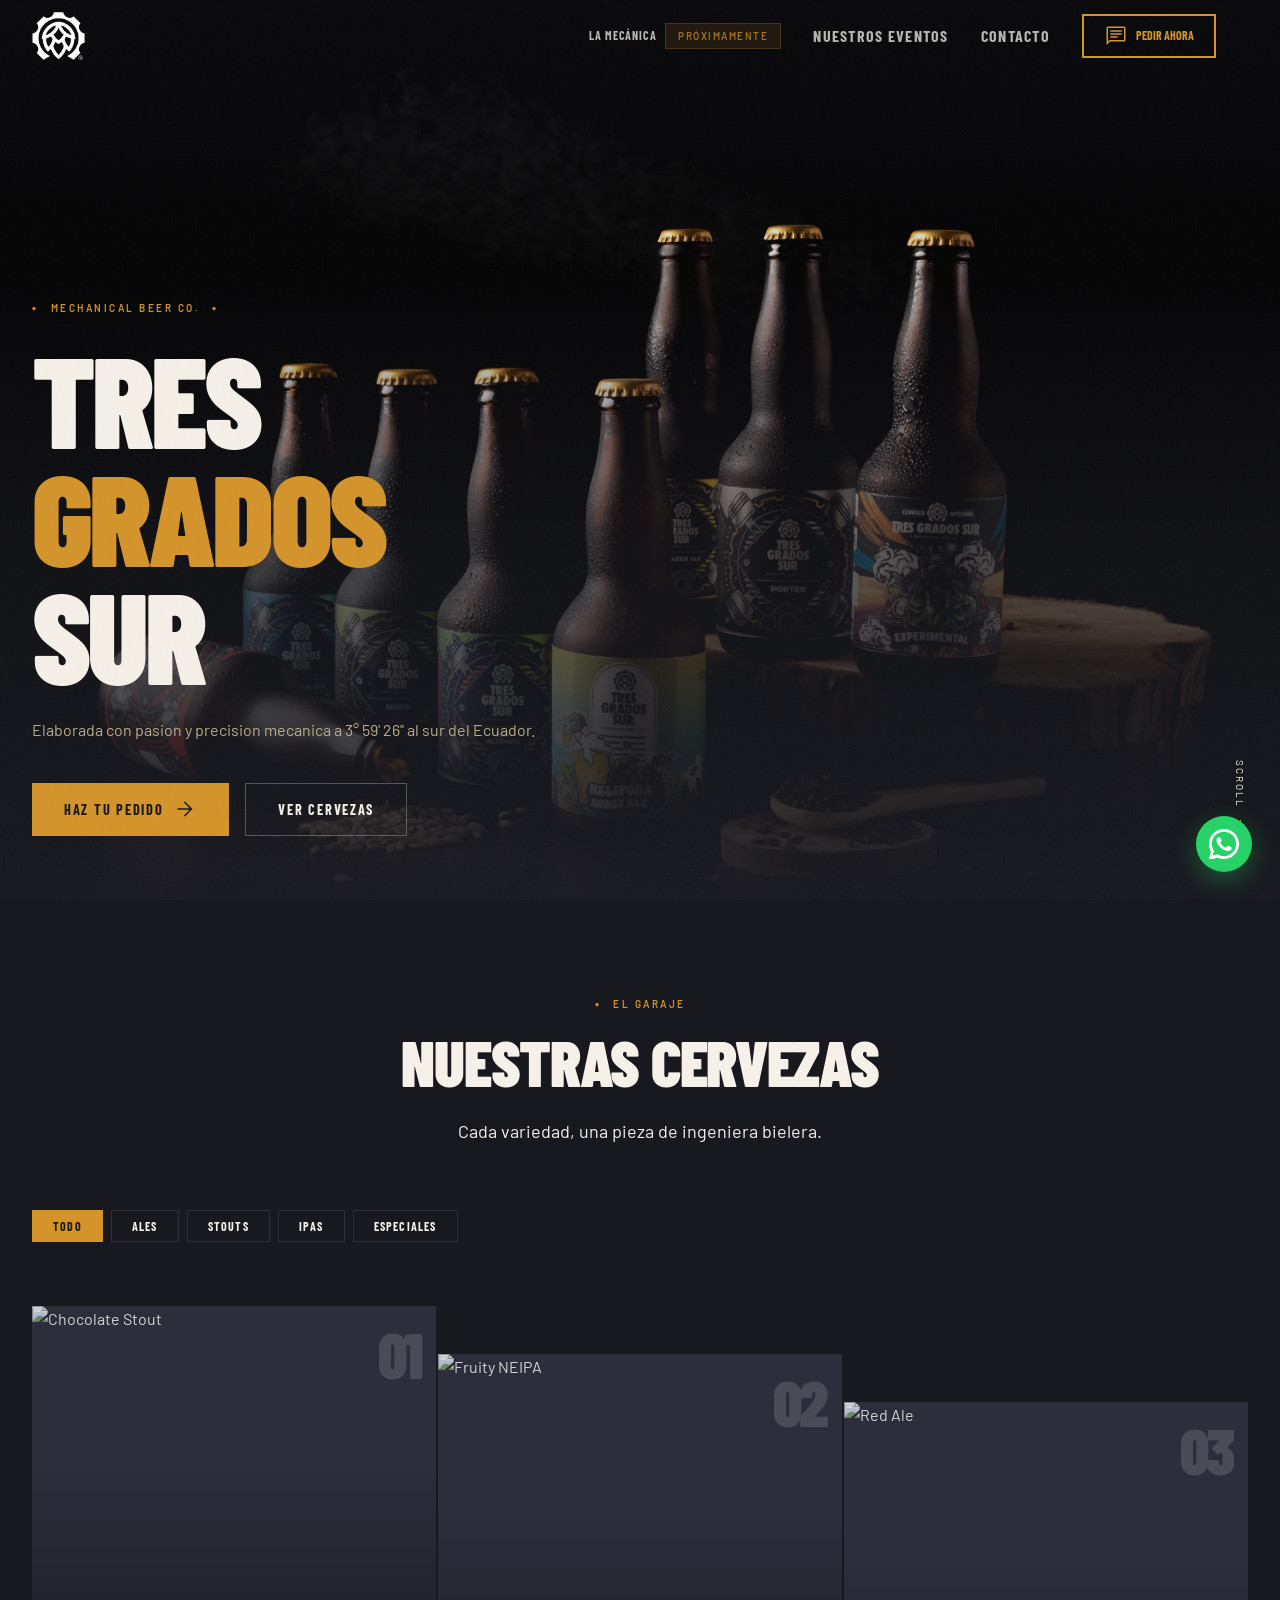
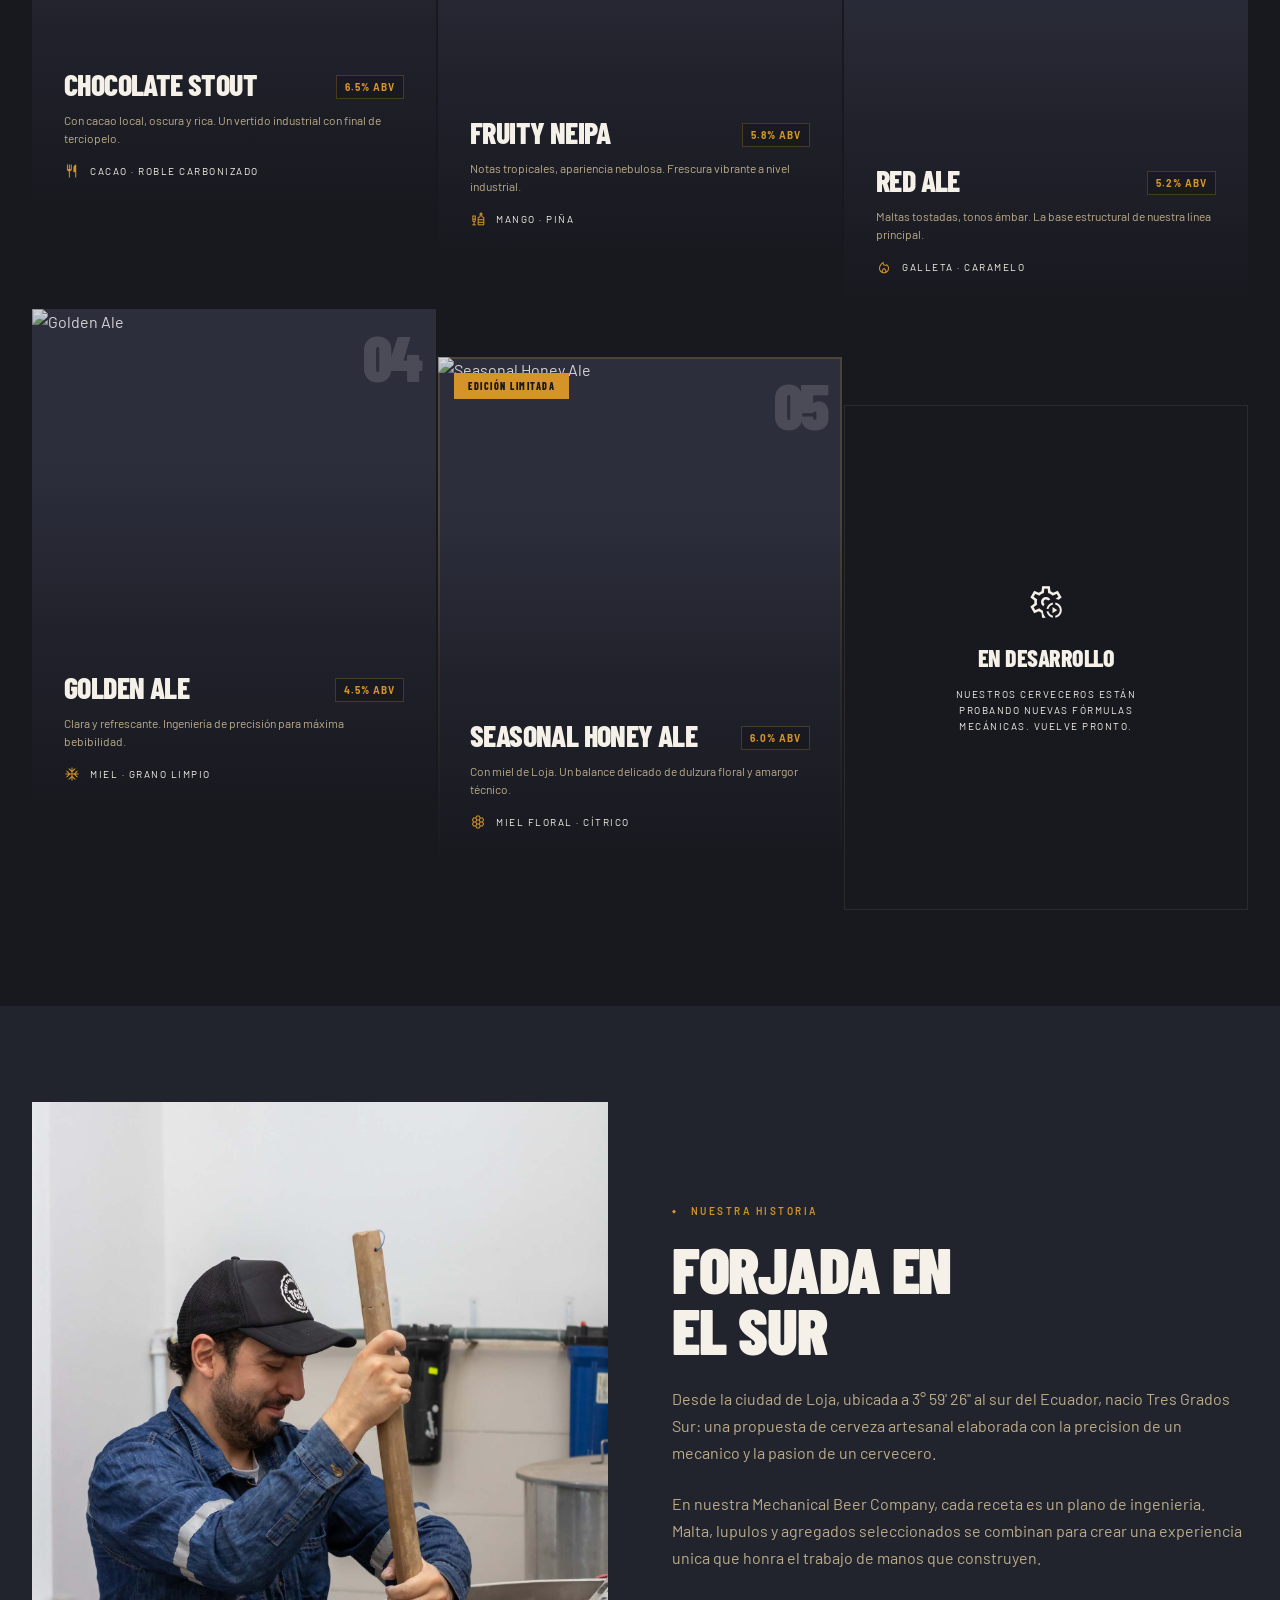
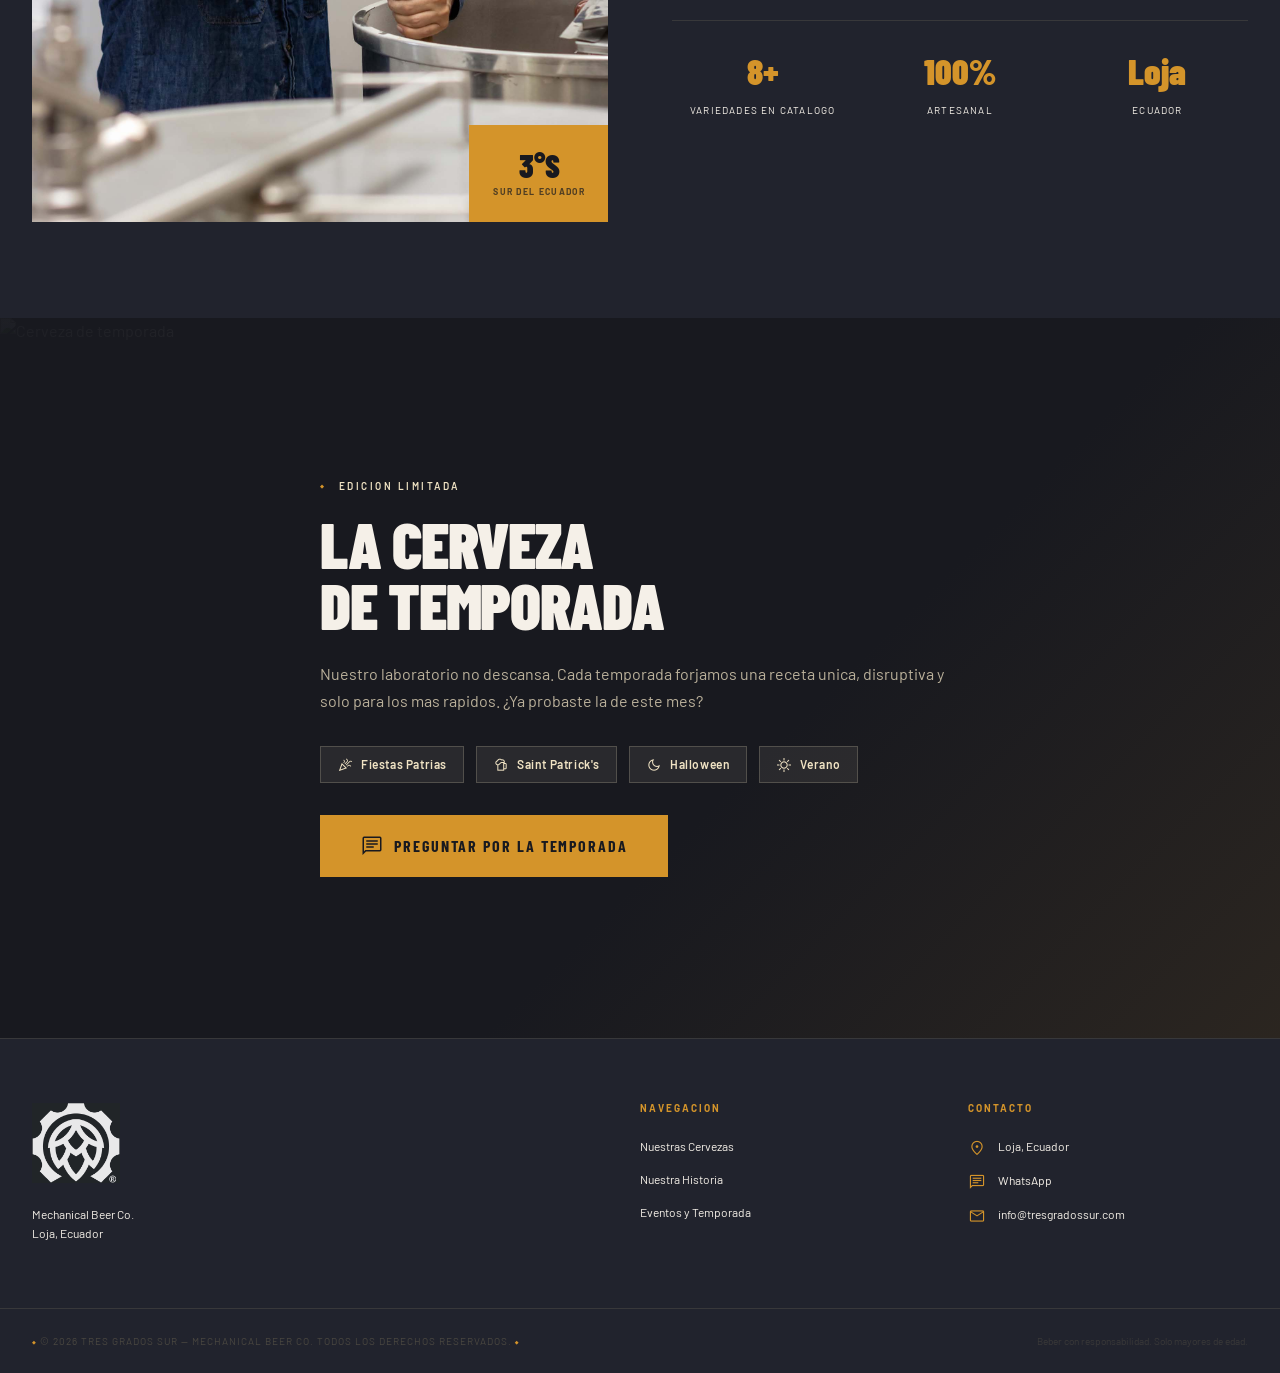
==== commit ca6de2e7: "feat: add site metadata and icons, and remove unused styles and filters" ====
--- a/index.html
+++ b/index.html
@@ -4,7 +4,10 @@
 <head>
     <meta charset="utf-8" />
     <meta name="viewport" content="width=device-width, initial-scale=1.0" />
-    <title>TRES GRADOS SUR | Mechanical Beer Co.</title>
+    <meta name="description" content="Cerveza artesanal Tres Grados Sur">
+    <meta name="keywords" content="cerveza artesanal, Loja, Ecuador, Tres Grados Sur">
+    <link rel="icon" type="image/png" sizes="32x32" href="./images/logo.png">
+    <title>TRES GRADOS SUR</title>
 
     <!-- Google Fonts: Barlow Condensed + Barlow -->
     <link rel="preconnect" href="https://fonts.googleapis.com">
@@ -30,10 +33,7 @@
     <header class="navbar" id="navbar">
         <div class="nav-inner">
             <a href="#inicio" class="nav-logo-link">
-                <img src="[data-uri]"
-                    alt="Tres Grados Sur" class="nav-logo nav-logo--dark">
-                <img src="[data-uri]"
-                    alt="Tres Grados Sur" class="nav-logo nav-logo--light">
+                <img src="./images/logo.png" alt="Tres Grados Sur" class="nav-logo nav-logo--dark">
             </a>
 
             <button class="nav-hamburger" id="hamburger" aria-label="Abrir menú" aria-expanded="false">
@@ -54,7 +54,7 @@
     <!-- ===== HERO ===== -->
     <section class="hero" id="inicio">
         <div class="hero-media">
-            <img src="./images/Cervezas Grupal.jpg" alt="Cerveza artesanal Tres Grados Sur" class="hero-img">
+            <img src="./images/cervezas-horizontal.jpg" alt="Cerveza artesanal Tres Grados Sur" class="hero-img">
             <div class="hero-vignette"></div>
         </div>
 
@@ -65,9 +65,9 @@
                 <span class="diamond">&#9670;</span>
             </div>
             <h1 class="hero-headline">
-                <span class="hero-line">Cerveza</span>
-                <span class="hero-line hero-line--accent">Artesanal</span>
-                <span class="hero-line">desde Loja</span>
+                <span class="hero-line">Tres</span>
+                <span class="hero-line hero-line--accent">Grados</span>
+                <span class="hero-line">Sur</span>
             </h1>
             <p class="hero-sub">Elaborada con pasion y precision mecanica a 3&deg; 59&apos; 26&apos;&apos; al sur del
                 Ecuador.</p>
@@ -134,8 +134,7 @@
                 <!-- Fruity NEIPA -->
                 <article class="gallery-card gallery-card--offset-1 reveal" data-category="ipa">
                     <div class="gallery-card__img-wrap">
-                        <img src="https://lh3.googleusercontent.com/aida-public/[base64]"
-                            alt="Fruity NEIPA">
+                        <img src="./images/Neipa Display.jpg" alt="Fruity NEIPA">
                         <div class="gallery-card__gradient"></div>
                     </div>
                     <div class="gallery-card__content">
@@ -156,8 +155,7 @@
                 <!-- Red Ale -->
                 <article class="gallery-card gallery-card--offset-2 reveal" data-category="ale">
                     <div class="gallery-card__img-wrap">
-                        <img src="https://lh3.googleusercontent.com/aida-public/[base64]"
-                            alt="Red Ale">
+                        <img src="./images/gemini_generated_red_ale.png" alt="Red Ale">
                         <div class="gallery-card__gradient"></div>
                     </div>
                     <div class="gallery-card__content">
@@ -240,8 +238,7 @@
         <div class="container container--split">
             <div class="historia-media reveal">
                 <div class="historia-img-wrap">
-                    <img src="https://lh3.googleusercontent.com/aida-public/[base64]"
-                        alt="Taller mecanico" class="historia-img">
+                    <img src="./images/tgs-elaboracion-1.jpg" alt="Taller mecanico" class="historia-img">
                     <div class="historia-badge">
                         <span class="historia-badge__num">3&#176;S</span>
                         <span class="historia-badge__label">Sur del Ecuador</span>
@@ -326,8 +323,7 @@
     <footer class="footer" id="contacto">
         <div class="container footer-inner">
             <div class="footer-brand">
-                <img src="[data-uri]"
-                    alt="Tres Grados Sur" class="footer-logo">
+                <img src="images/Captura de pantalla logo.png" alt="Tres Grados Sur" class="footer-logo">
                 <p class="footer-tagline">Mechanical Beer Co.<br>Loja, Ecuador</p>
             </div>
 
--- a/style.css
+++ b/style.css
@@ -32,7 +32,6 @@
     --amber-dim: #9B6B1A;
     --gold: #BCAC88;
     --cream: #F0E3C4;
-    --smoke: #6B6355;
     --muted: #4A4740;
     --white: #F5F0E8;
 
@@ -42,7 +41,6 @@
     --bg-elevated: var(--anvil);
     --text-primary: var(--white);
     --text-muted: var(--gold);
-    --text-dim: var(--smoke);
     --border: rgba(188, 172, 136, 0.15);
 
     /* Spacing */
@@ -464,7 +462,6 @@
 }
 
 .nav-link--soon {
-    color: var(--smoke);
     cursor: not-allowed;
 }
 
@@ -917,8 +914,6 @@
     width: 100%;
     height: 100%;
     object-fit: cover;
-    filter: grayscale(100%) contrast(130%);
-    opacity: 0.6;
 }
 
 .historia-badge {
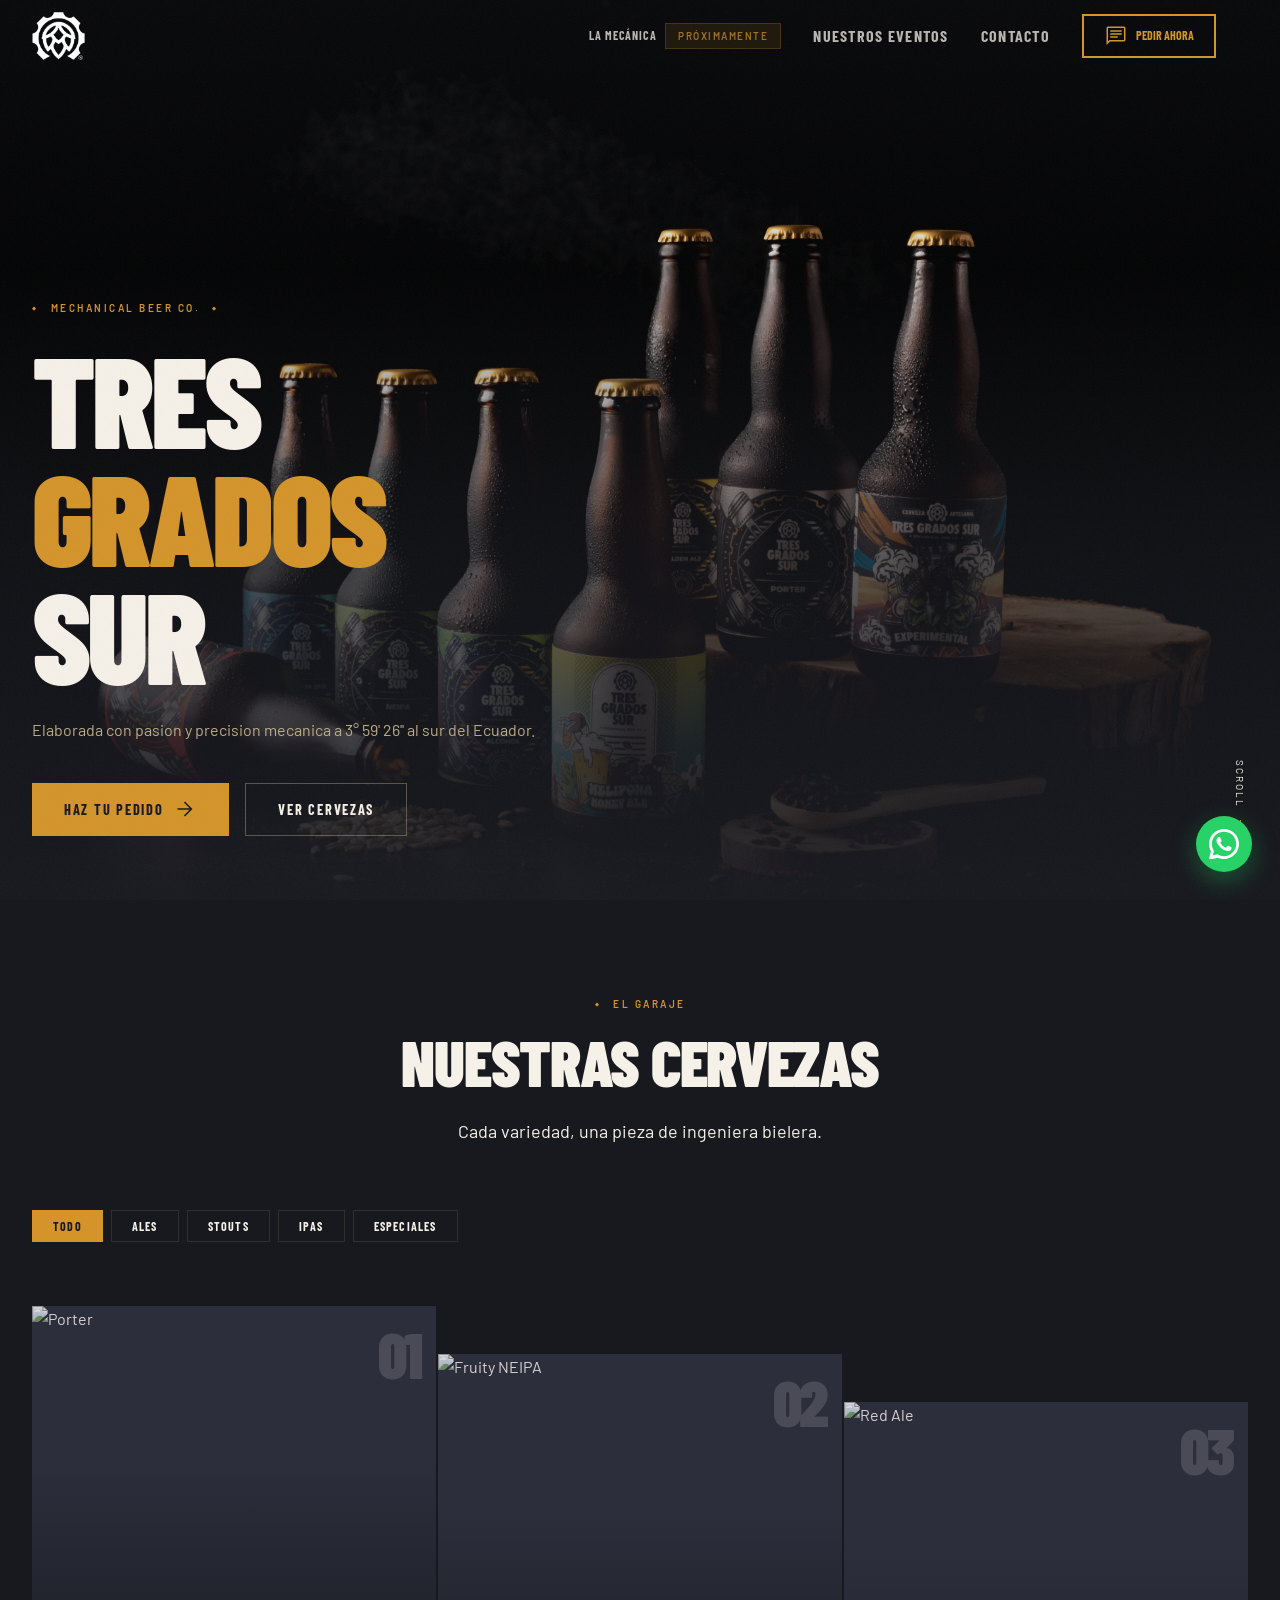
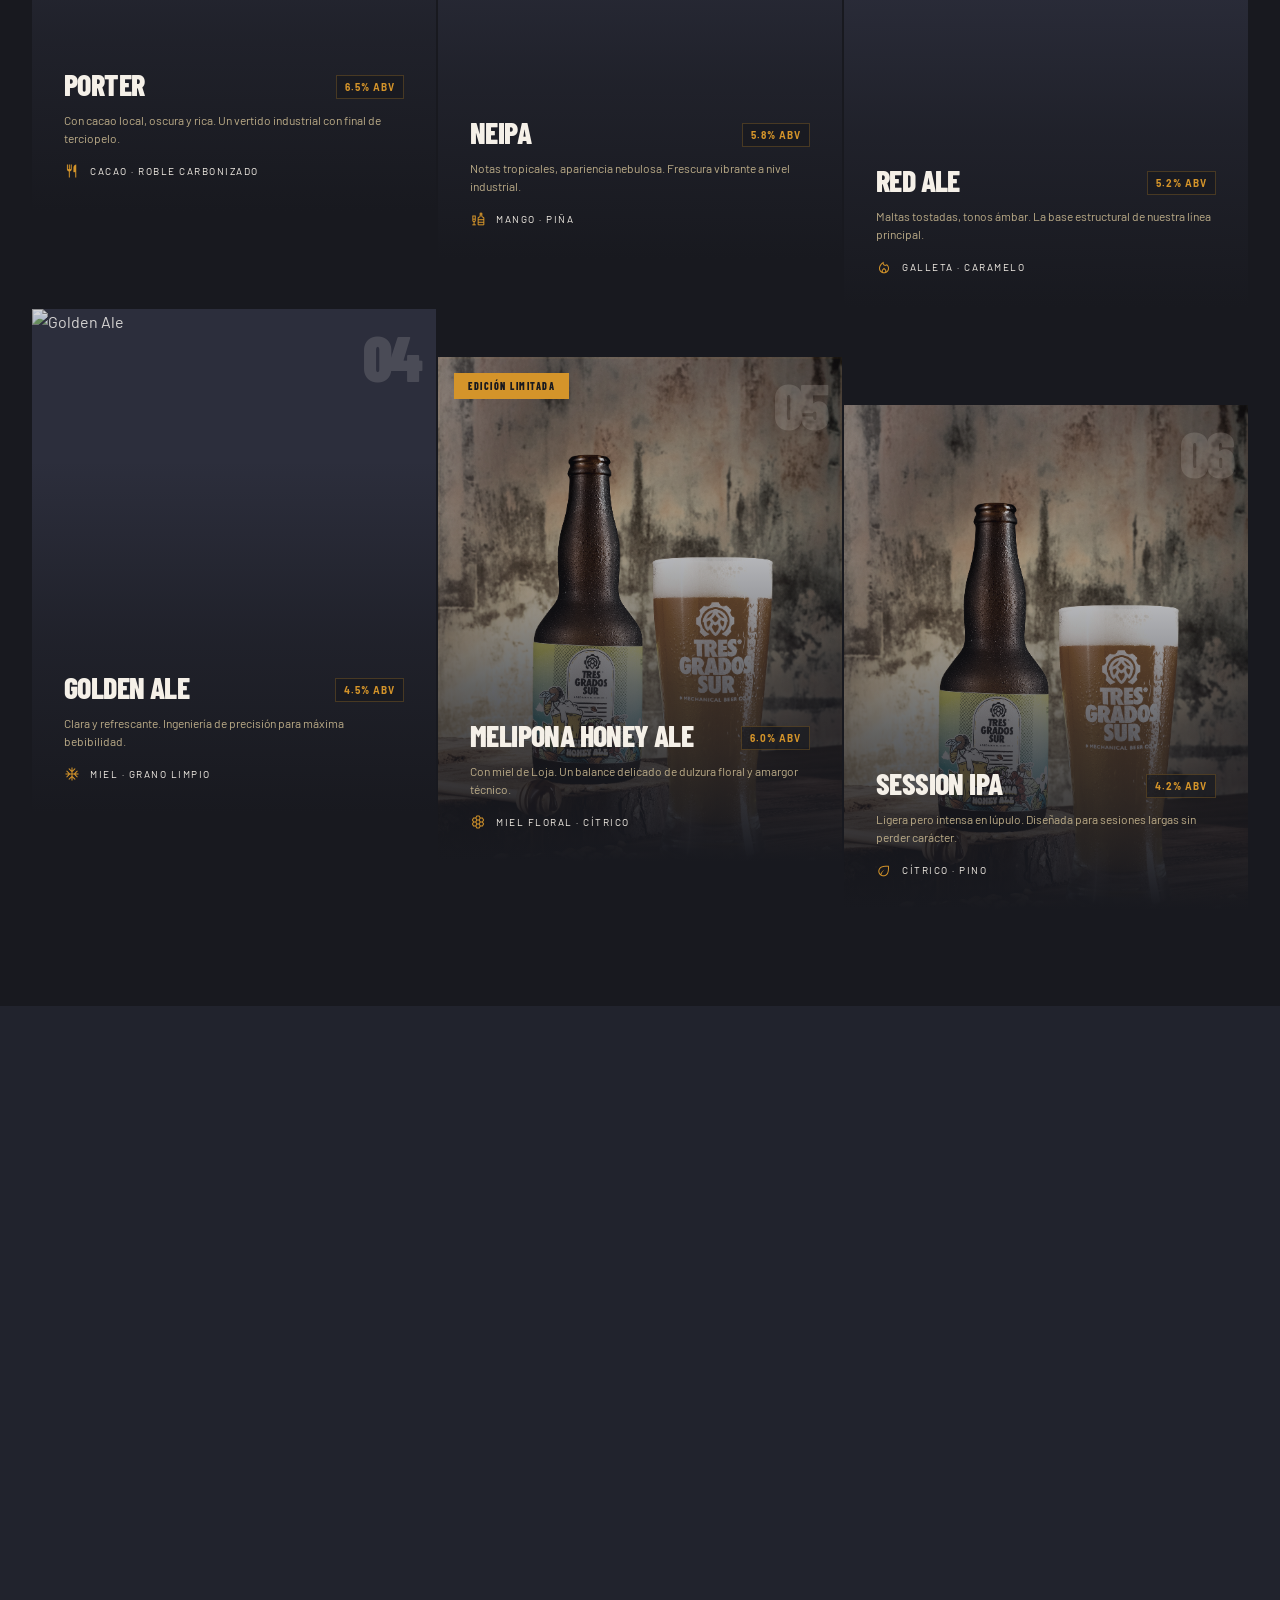
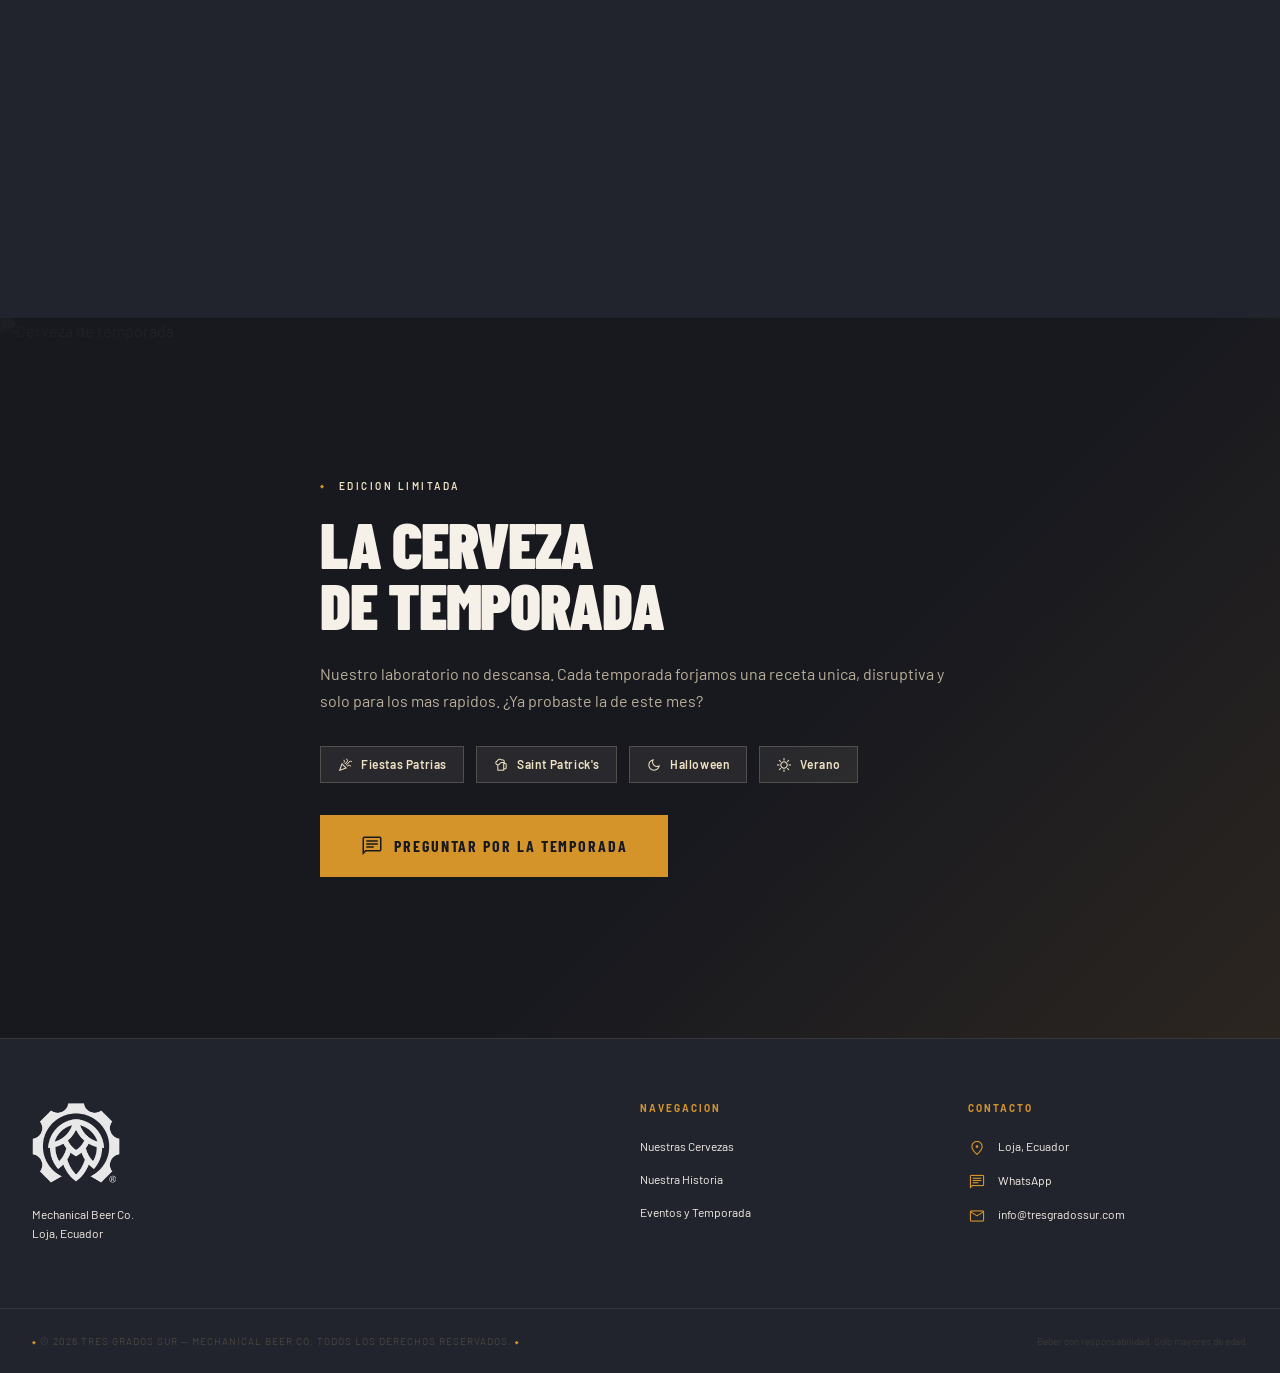
==== commit 0399a735: "feat: update beer gallery with local assets and remove unused script logic" ====
--- a/index.html
+++ b/index.html
@@ -33,7 +33,7 @@
     <header class="navbar" id="navbar">
         <div class="nav-inner">
             <a href="#inicio" class="nav-logo-link">
-                <img src="./images/logo.png" alt="Tres Grados Sur" class="nav-logo nav-logo--dark">
+                <img src="./images/logo.webp" alt="Tres Grados Sur" class="nav-logo nav-logo--dark">
             </a>
 
             <button class="nav-hamburger" id="hamburger" aria-label="Abrir menú" aria-expanded="false">
@@ -109,16 +109,15 @@
             <!-- Beer Gallery -->
             <div class="beer-gallery" id="beer-grid">
 
-                <!-- Chocolate Stout -->
+                <!-- Porter -->
                 <article class="gallery-card reveal" data-category="stout">
                     <div class="gallery-card__img-wrap">
-                        <img src="https://lh3.googleusercontent.com/aida-public/[base64]"
-                            alt="Chocolate Stout">
-                        <div class="gallery-card__gradient"></div>
-                    </div>
-                    <div class="gallery-card__content">
-                        <div class="gallery-card__header">
-                            <h3 class="gallery-card__name">Chocolate Stout</h3>
+                        <img src="./images/gemini_porter.png" alt="Porter">
+                        <div class="gallery-card__gradient"></div>
+                    </div>
+                    <div class="gallery-card__content">
+                        <div class="gallery-card__header">
+                            <h3 class="gallery-card__name">Porter</h3>
                             <span class="abv-tag">6.5% ABV</span>
                         </div>
                         <p class="gallery-card__desc">Con cacao local, oscura y rica. Un vertido industrial con final de
@@ -131,7 +130,7 @@
                     <span class="gallery-card__index" aria-hidden="true">01</span>
                 </article>
 
-                <!-- Fruity NEIPA -->
+                <!-- NEIPA -->
                 <article class="gallery-card gallery-card--offset-1 reveal" data-category="ipa">
                     <div class="gallery-card__img-wrap">
                         <img src="./images/Neipa Display.jpg" alt="Fruity NEIPA">
@@ -139,7 +138,7 @@
                     </div>
                     <div class="gallery-card__content">
                         <div class="gallery-card__header">
-                            <h3 class="gallery-card__name">Fruity NEIPA</h3>
+                            <h3 class="gallery-card__name">NEIPA</h3>
                             <span class="abv-tag">5.8% ABV</span>
                         </div>
                         <p class="gallery-card__desc">Notas tropicales, apariencia nebulosa. Frescura vibrante a nivel
@@ -176,8 +175,7 @@
                 <!-- Golden Ale -->
                 <article class="gallery-card reveal" data-category="ale">
                     <div class="gallery-card__img-wrap">
-                        <img src="https://lh3.googleusercontent.com/aida-public/[base64]"
-                            alt="Golden Ale">
+                        <img src="./images/gemini_generate_golden_ale.png" alt="Golden Ale">
                         <div class="gallery-card__gradient"></div>
                     </div>
                     <div class="gallery-card__content">
@@ -200,13 +198,12 @@
                     data-category="especial">
                     <span class="gallery-card__badge">Edici&oacute;n Limitada</span>
                     <div class="gallery-card__img-wrap">
-                        <img src="https://lh3.googleusercontent.com/aida-public/[base64]"
-                            alt="Seasonal Honey Ale">
-                        <div class="gallery-card__gradient"></div>
-                    </div>
-                    <div class="gallery-card__content">
-                        <div class="gallery-card__header">
-                            <h3 class="gallery-card__name">Seasonal Honey Ale</h3>
+                        <img src="./images/honey display.jpg" alt="Melipona Honey Ale">
+                        <div class="gallery-card__gradient"></div>
+                    </div>
+                    <div class="gallery-card__content">
+                        <div class="gallery-card__header">
+                            <h3 class="gallery-card__name">Melipona Honey Ale</h3>
                             <span class="abv-tag">6.0% ABV</span>
                         </div>
                         <p class="gallery-card__desc">Con miel de Loja. Un balance delicado de dulzura floral y amargor
@@ -219,14 +216,24 @@
                     <span class="gallery-card__index" aria-hidden="true">05</span>
                 </article>
 
-                <!-- Coming Soon -->
-                <article class="gallery-card gallery-card--soon gallery-card--offset-2 reveal" data-category="all">
-                    <div class="gallery-card__soon-inner">
-                        <span class="material-symbols-outlined gallery-card__soon-icon">settings_slow_motion</span>
-                        <h3 class="gallery-card__soon-title">En Desarrollo</h3>
-                        <p class="gallery-card__soon-text">Nuestros cerveceros est&aacute;n probando nuevas
-                            f&oacute;rmulas mec&aacute;nicas. Vuelve pronto.</p>
-                    </div>
+                <!-- Session IPA -->
+                <article class="gallery-card gallery-card--offset-2 reveal" data-category="ipa">
+                    <div class="gallery-card__img-wrap">
+                        <img src="./images/honey display.jpg" alt="Session IPA">
+                        <div class="gallery-card__gradient"></div>
+                    </div>
+                    <div class="gallery-card__content">
+                        <div class="gallery-card__header">
+                            <h3 class="gallery-card__name">Session IPA</h3>
+                            <span class="abv-tag">4.2% ABV</span>
+                        </div>
+                        <p class="gallery-card__desc">Ligera pero intensa en l&uacute;pulo. Dise&ntilde;ada para sesiones largas sin perder car&aacute;cter.</p>
+                        <div class="gallery-card__notes">
+                            <span class="material-symbols-outlined note-icon">eco</span>
+                            <span class="notes-text">C&iacute;trico &middot; Pino</span>
+                        </div>
+                    </div>
+                    <span class="gallery-card__index" aria-hidden="true">06</span>
                 </article>
 
             </div><!-- /beer-gallery -->
@@ -323,7 +330,7 @@
     <footer class="footer" id="contacto">
         <div class="container footer-inner">
             <div class="footer-brand">
-                <img src="images/Captura de pantalla logo.png" alt="Tres Grados Sur" class="footer-logo">
+                <img src="images/logo.webp" alt="Tres Grados Sur" class="footer-logo">
                 <p class="footer-tagline">Mechanical Beer Co.<br>Loja, Ecuador</p>
             </div>
 
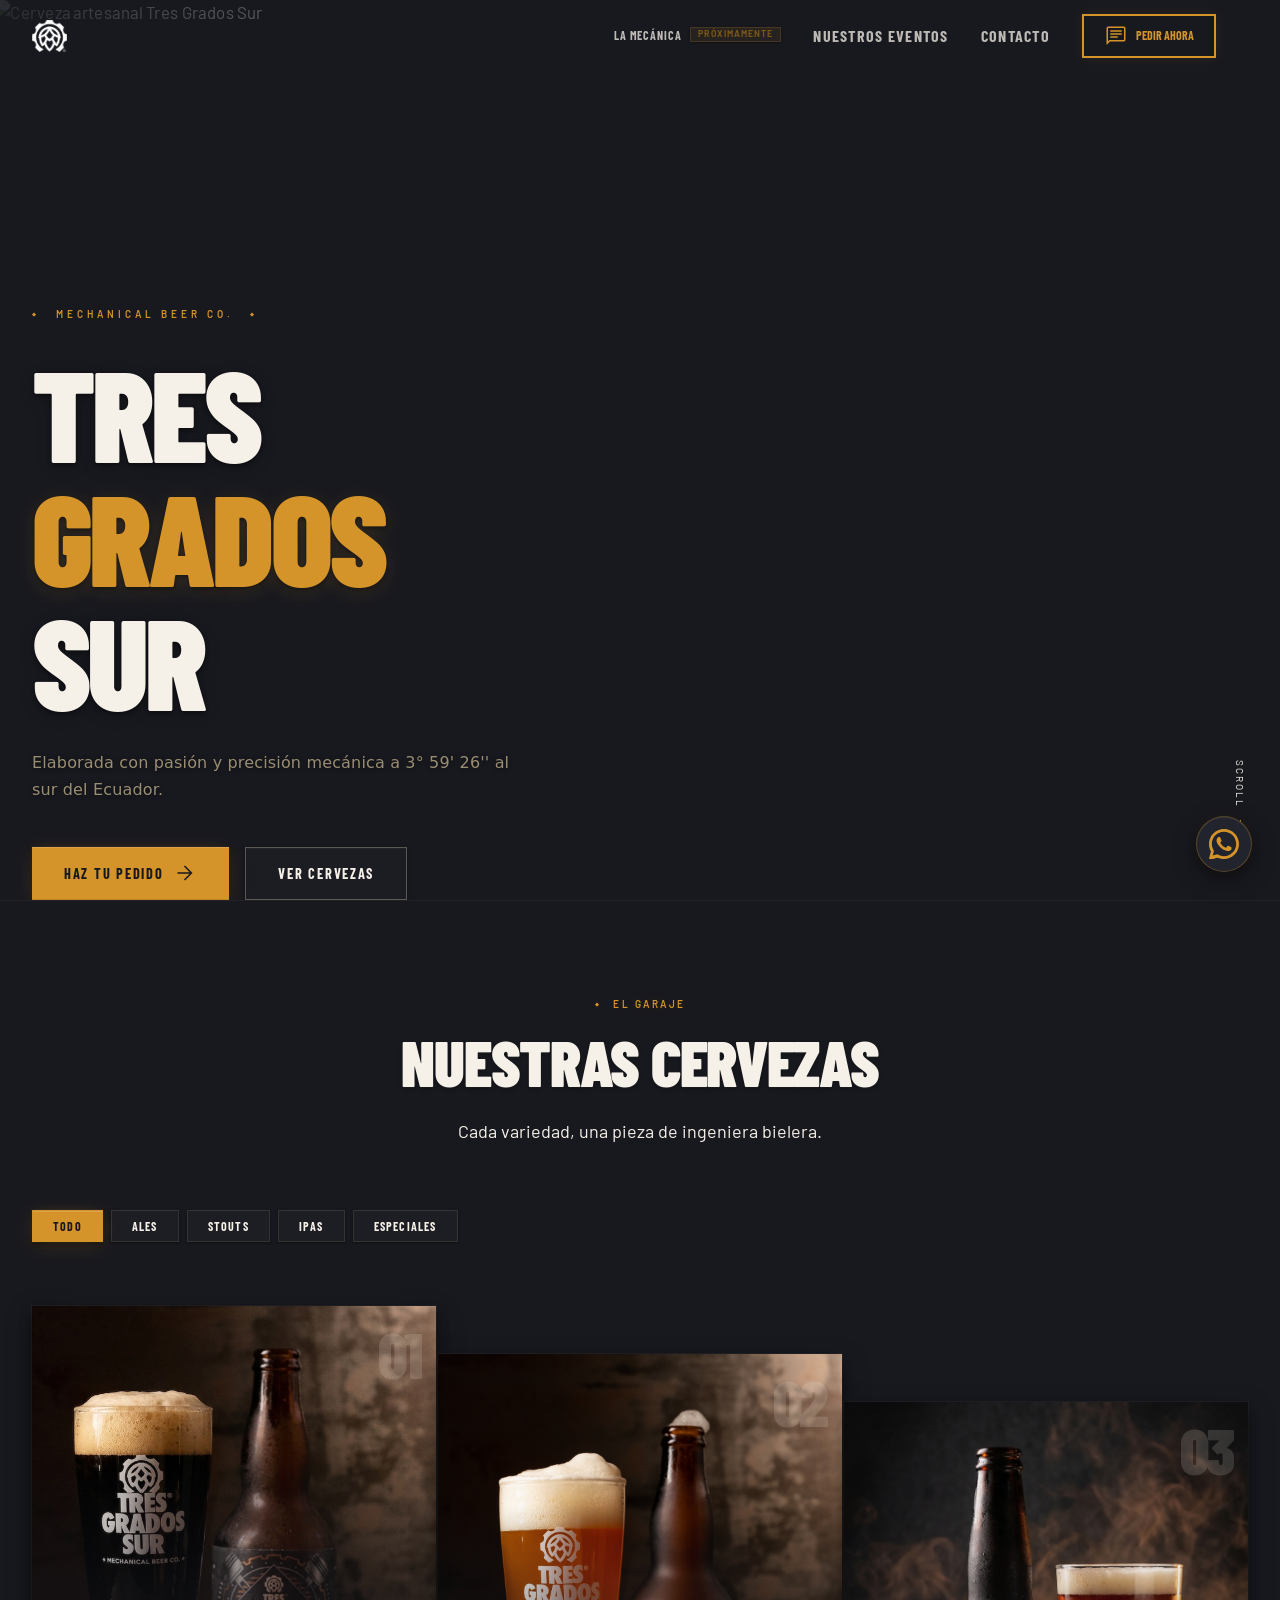
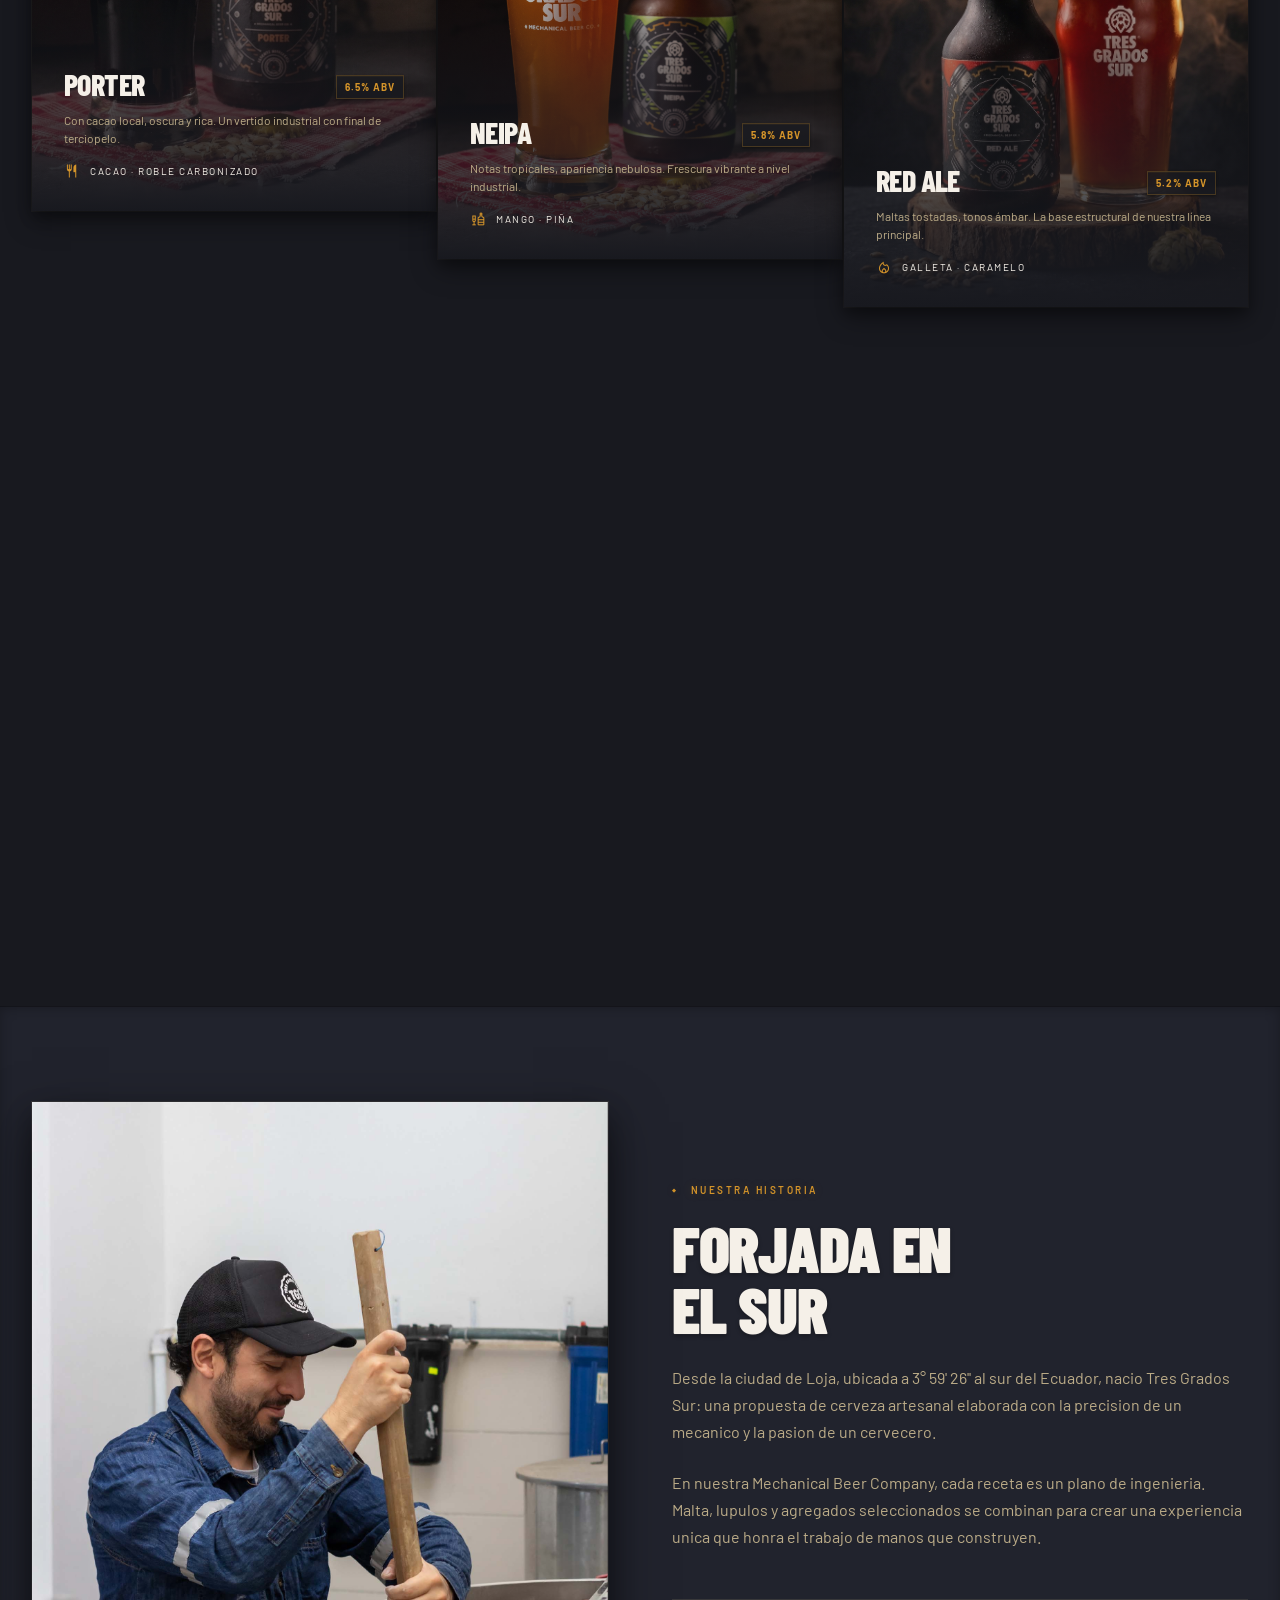
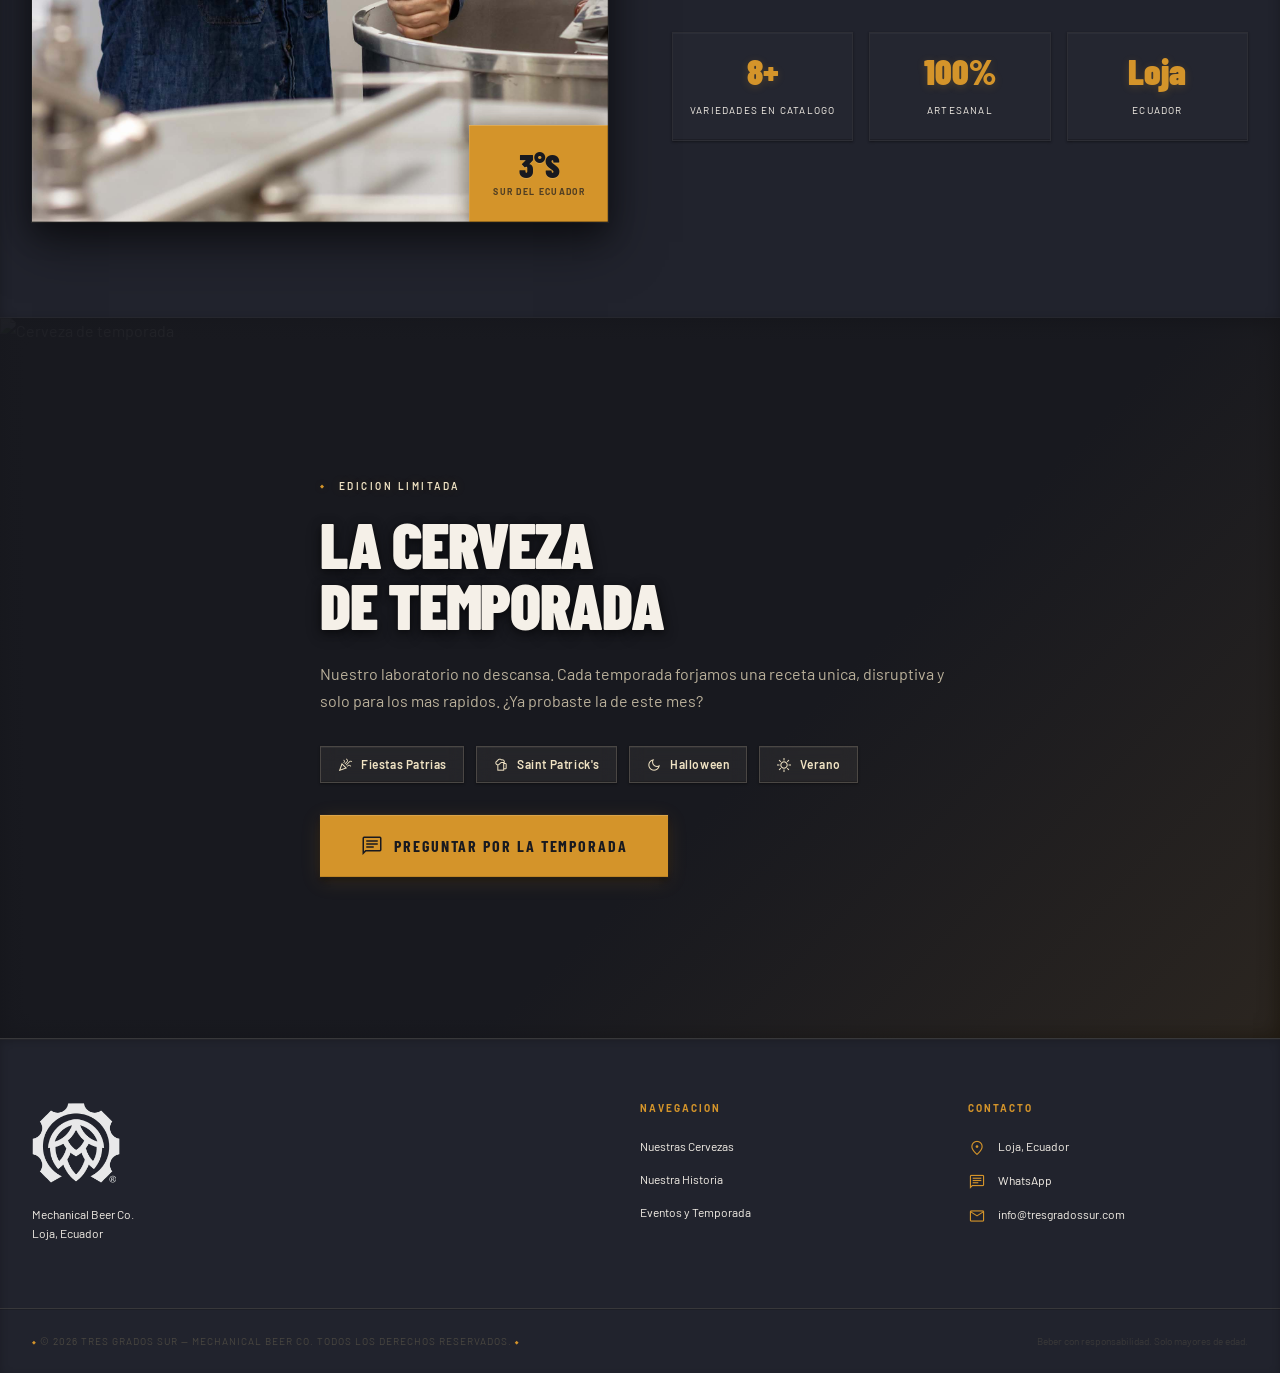
==== commit 27345f26: "feat: update visual assets, implement depth-based shadow system, and remove grain overlay" ====
--- a/index.html
+++ b/index.html
@@ -11,7 +11,6 @@
 
     <!-- Google Fonts: Barlow Condensed + Barlow -->
     <link rel="preconnect" href="https://fonts.googleapis.com">
-    <link rel="preconnect" href="https://fonts.gstatic.com" crossorigin>
     <link
         href="https://fonts.googleapis.com/css2?family=Barlow+Condensed:wght@400;600;700;800;900&family=Barlow:ital,wght@0,300;0,400;0,500;0,600;0,700;1,400&display=swap"
         rel="stylesheet" />
@@ -25,9 +24,6 @@
 </head>
 
 <body>
-
-    <!-- Grain texture overlay -->
-    <div class="grain-overlay" aria-hidden="true"></div>
 
     <!-- ===== NAVBAR ===== -->
     <header class="navbar" id="navbar">
@@ -54,7 +50,7 @@
     <!-- ===== HERO ===== -->
     <section class="hero" id="inicio">
         <div class="hero-media">
-            <img src="./images/cervezas-horizontal.jpg" alt="Cerveza artesanal Tres Grados Sur" class="hero-img">
+            <img src="./images/cervezas-horizontal_right.png" alt="Cerveza artesanal Tres Grados Sur" class="hero-img">
             <div class="hero-vignette"></div>
         </div>
 
@@ -69,7 +65,8 @@
                 <span class="hero-line hero-line--accent">Grados</span>
                 <span class="hero-line">Sur</span>
             </h1>
-            <p class="hero-sub">Elaborada con pasion y precision mecanica a 3&deg; 59&apos; 26&apos;&apos; al sur del
+            <p class="hero-sub">Elaborada con pasi&oacute;n y precisi&oacute;n mec&aacute;nica a 3&deg; 59&apos;
+                26&apos;&apos; al sur del
                 Ecuador.</p>
             <div class="hero-actions">
                 <a href="https://wa.me/yourlink" class="btn btn--amber" target="_blank" rel="noopener">
@@ -112,7 +109,7 @@
                 <!-- Porter -->
                 <article class="gallery-card reveal" data-category="stout">
                     <div class="gallery-card__img-wrap">
-                        <img src="./images/gemini_porter.png" alt="Porter">
+                        <img src="./images/gemini_porter_recorted.jpg" alt="Porter">
                         <div class="gallery-card__gradient"></div>
                     </div>
                     <div class="gallery-card__content">
@@ -133,7 +130,7 @@
                 <!-- NEIPA -->
                 <article class="gallery-card gallery-card--offset-1 reveal" data-category="ipa">
                     <div class="gallery-card__img-wrap">
-                        <img src="./images/Neipa Display.jpg" alt="Fruity NEIPA">
+                        <img src="./images/neipa_recorted.jpg" alt="Fruity NEIPA">
                         <div class="gallery-card__gradient"></div>
                     </div>
                     <div class="gallery-card__content">
@@ -154,7 +151,7 @@
                 <!-- Red Ale -->
                 <article class="gallery-card gallery-card--offset-2 reveal" data-category="ale">
                     <div class="gallery-card__img-wrap">
-                        <img src="./images/gemini_generated_red_ale.png" alt="Red Ale">
+                        <img src="./images/gemini_generated_red_ale_recorted.jpg" alt="Red Ale">
                         <div class="gallery-card__gradient"></div>
                     </div>
                     <div class="gallery-card__content">
@@ -175,7 +172,7 @@
                 <!-- Golden Ale -->
                 <article class="gallery-card reveal" data-category="ale">
                     <div class="gallery-card__img-wrap">
-                        <img src="./images/gemini_generate_golden_ale.png" alt="Golden Ale">
+                        <img src="./images/gemini_generate_golden_ale_2.jpg" alt="Golden Ale">
                         <div class="gallery-card__gradient"></div>
                     </div>
                     <div class="gallery-card__content">
@@ -198,7 +195,7 @@
                     data-category="especial">
                     <span class="gallery-card__badge">Edici&oacute;n Limitada</span>
                     <div class="gallery-card__img-wrap">
-                        <img src="./images/honey display.jpg" alt="Melipona Honey Ale">
+                        <img src="./images/honey_cuted.jpg" alt="Melipona Honey Ale">
                         <div class="gallery-card__gradient"></div>
                     </div>
                     <div class="gallery-card__content">
@@ -219,7 +216,7 @@
                 <!-- Session IPA -->
                 <article class="gallery-card gallery-card--offset-2 reveal" data-category="ipa">
                     <div class="gallery-card__img-wrap">
-                        <img src="./images/honey display.jpg" alt="Session IPA">
+                        <img src="./images/ipa_generated.png" alt="Session IPA">
                         <div class="gallery-card__gradient"></div>
                     </div>
                     <div class="gallery-card__content">
@@ -227,7 +224,8 @@
                             <h3 class="gallery-card__name">Session IPA</h3>
                             <span class="abv-tag">4.2% ABV</span>
                         </div>
-                        <p class="gallery-card__desc">Ligera pero intensa en l&uacute;pulo. Dise&ntilde;ada para sesiones largas sin perder car&aacute;cter.</p>
+                        <p class="gallery-card__desc">Ligera pero intensa en l&uacute;pulo. Dise&ntilde;ada para
+                            sesiones largas sin perder car&aacute;cter.</p>
                         <div class="gallery-card__notes">
                             <span class="material-symbols-outlined note-icon">eco</span>
                             <span class="notes-text">C&iacute;trico &middot; Pino</span>
--- a/style.css
+++ b/style.css
@@ -43,6 +43,15 @@
     --text-muted: var(--gold);
     --border: rgba(188, 172, 136, 0.15);
 
+    /* Depth system — layered shadows */
+    --shadow-sm: 0 1px 2px rgba(0, 0, 0, 0.3), 0 1px 3px rgba(0, 0, 0, 0.15);
+    --shadow-md: 0 4px 6px rgba(0, 0, 0, 0.3), 0 2px 4px rgba(0, 0, 0, 0.2), 0 0 0 1px rgba(188, 172, 136, 0.04);
+    --shadow-lg: 0 10px 25px rgba(0, 0, 0, 0.4), 0 6px 12px rgba(0, 0, 0, 0.25), 0 0 0 1px rgba(188, 172, 136, 0.06);
+    --shadow-xl: 0 20px 50px rgba(0, 0, 0, 0.5), 0 12px 24px rgba(0, 0, 0, 0.3), 0 0 0 1px rgba(188, 172, 136, 0.08);
+    --shadow-amber: 0 4px 20px rgba(212, 148, 42, 0.15), 0 2px 8px rgba(212, 148, 42, 0.1);
+    --shadow-inset: inset 0 1px 0 rgba(255, 255, 255, 0.03), inset 0 -1px 0 rgba(0, 0, 0, 0.2);
+    --shadow-inset-deep: inset 0 2px 8px rgba(0, 0, 0, 0.3), inset 0 1px 2px rgba(0, 0, 0, 0.2);
+
     /* Spacing */
     --space-xs: 0.5rem;
     --space-sm: 1rem;
@@ -131,23 +140,6 @@
 }
 
 
-/* --- 2. Grain Texture Overlay --- */
-.grain-overlay {
-    position: fixed;
-    inset: 0;
-    pointer-events: none;
-    z-index: 9999;
-    opacity: 0.04;
-    background-image: url("data:image/svg+xml,%3Csvg viewBox='0 0 256 256' xmlns='http://www.w3.org/2000/svg'%3E%3Cfilter id='noise'%3E%3CfeTurbulence type='fractalNoise' baseFrequency='0.9' numOctaves='4' stitchTiles='stitch'/%3E%3C/filter%3E%3Crect width='100%25' height='100%25' filter='url(%23noise)'/%3E%3C/svg%3E");
-    background-repeat: repeat;
-    background-size: 200px;
-}
-
-html[data-theme="light"] .grain-overlay {
-    opacity: 0.025;
-}
-
-
 /* --- 3. Typography Utilities --- */
 h1,
 h2,
@@ -170,6 +162,7 @@
     align-items: center;
     gap: 0.75rem;
     margin-bottom: 1.25rem;
+    text-shadow: 0 0 12px rgba(212, 148, 42, 0.2);
 }
 
 .section-title {
@@ -178,10 +171,16 @@
     color: var(--text-primary);
     margin-bottom: 1.5rem;
     line-height: 0.95;
+    text-shadow:
+        0 2px 4px rgba(0, 0, 0, 0.3),
+        0 1px 0 rgba(255, 255, 255, 0.04);
 }
 
 .section-title--white {
     color: var(--white);
+    text-shadow:
+        0 2px 8px rgba(0, 0, 0, 0.5),
+        0 4px 16px rgba(0, 0, 0, 0.3);
 }
 
 .section-subtitle {
@@ -225,14 +224,22 @@
 
 .section {
     padding: var(--space-xl) 0;
+    position: relative;
 }
 
 .section--dark {
     background-color: var(--bg);
+    /* Subtle top-edge highlight for surface separation */
+    box-shadow: inset 0 1px 0 rgba(188, 172, 136, 0.06);
 }
 
 .section--forge {
     background-color: var(--bg-surface);
+    /* Inset shadow: feels recessed/carved into page */
+    box-shadow:
+        inset 0 2px 12px rgba(0, 0, 0, 0.25),
+        inset 0 -1px 0 rgba(188, 172, 136, 0.05),
+        inset 0 1px 0 rgba(0, 0, 0, 0.3);
 }
 
 .section--season {
@@ -242,6 +249,10 @@
     align-items: center;
     overflow: hidden;
     padding: 0;
+    /* Deep inset for immersive feel */
+    box-shadow:
+        inset 0 4px 20px rgba(0, 0, 0, 0.5),
+        inset 0 -4px 20px rgba(0, 0, 0, 0.3);
 }
 
 .section-header {
@@ -306,23 +317,43 @@
 .btn--amber {
     background-color: var(--amber);
     color: var(--ink);
+    box-shadow:
+        var(--shadow-md),
+        var(--shadow-amber),
+        inset 0 1px 0 rgba(255, 255, 255, 0.15),
+        inset 0 -1px 0 rgba(0, 0, 0, 0.1);
 }
 
 .btn--amber:hover {
     background-color: var(--amber-bright);
-    transform: translateY(-2px);
-    box-shadow: 0 12px 30px rgba(212, 148, 42, 0.35);
+    transform: translateY(-3px) scale(1.02);
+    box-shadow:
+        0 16px 40px rgba(212, 148, 42, 0.35),
+        0 8px 16px rgba(212, 148, 42, 0.2),
+        0 4px 8px rgba(0, 0, 0, 0.3),
+        inset 0 1px 0 rgba(255, 255, 255, 0.2),
+        inset 0 -1px 0 rgba(0, 0, 0, 0.1);
 }
 
 .btn--ghost {
-    background: transparent;
+    background: rgba(255, 255, 255, 0.02);
     color: var(--white);
     border: 1.5px solid rgba(240, 227, 196, 0.3);
+    box-shadow:
+        var(--shadow-sm),
+        inset 0 1px 0 rgba(255, 255, 255, 0.03);
+    backdrop-filter: blur(4px);
+    -webkit-backdrop-filter: blur(4px);
 }
 
 .btn--ghost:hover {
     border-color: var(--amber);
     color: var(--amber);
+    background: rgba(212, 148, 42, 0.06);
+    box-shadow:
+        var(--shadow-md),
+        0 0 20px rgba(212, 148, 42, 0.08),
+        inset 0 1px 0 rgba(212, 148, 42, 0.08);
 }
 
 .btn--large {
@@ -341,12 +372,18 @@
     height: var(--nav-h);
     display: flex;
     align-items: center;
-    transition: background-color 0.4s var(--ease), box-shadow 0.4s var(--ease);
+    transition: background-color 0.4s var(--ease), box-shadow 0.4s var(--ease), backdrop-filter 0.4s var(--ease);
 }
 
 .navbar.scrolled {
-    background-color: var(--bg-surface);
-    box-shadow: 0 1px 0 var(--border), 0 4px 24px rgba(0, 0, 0, 0.4);
+    background-color: rgba(33, 35, 45, 0.85);
+    backdrop-filter: blur(16px) saturate(180%);
+    -webkit-backdrop-filter: blur(16px) saturate(180%);
+    box-shadow:
+        0 1px 0 rgba(188, 172, 136, 0.08),
+        0 4px 24px rgba(0, 0, 0, 0.5),
+        0 1px 3px rgba(0, 0, 0, 0.3),
+        inset 0 -1px 0 rgba(188, 172, 136, 0.04);
 }
 
 .nav-inner {
@@ -367,7 +404,7 @@
 }
 
 .nav-logo {
-    height: 3rem;
+    height: 2rem;
     width: auto;
     object-fit: contain;
 }
@@ -463,6 +500,7 @@
 
 .nav-link--soon {
     cursor: not-allowed;
+    position: relative;
 }
 
 .nav-link--soon:hover {
@@ -471,14 +509,18 @@
 
 .soon-pill {
     font-family: 'Barlow', sans-serif;
-    font-size: var(--text-xs);
-    font-weight: 600;
-    letter-spacing: 0.15em;
-    text-transform: uppercase;
-    background: rgba(212, 148, 42, 0.15);
-    color: var(--amber);
-    padding: 0.25rem 0.75rem;
-    border: 1px solid rgba(212, 148, 42, 0.3);
+    font-size: 0.5rem;
+    font-weight: 700;
+    letter-spacing: 0.12em;
+    text-transform: uppercase;
+    background: rgba(212, 148, 42, 0.1);
+    color: var(--amber-dim);
+    padding: 0.2rem 0.5rem;
+    border: 1px solid rgba(212, 148, 42, 0.25);
+    line-height: 1;
+    white-space: nowrap;
+    display: inline-block;
+    box-shadow: var(--shadow-sm), inset 0 1px 0 rgba(212, 148, 42, 0.05);
 }
 
 .nav-cta {
@@ -493,12 +535,17 @@
     gap: 0.5rem;
     border: 2px solid var(--amber);
     padding: 0.75rem 1.5rem;
-    transition: all 0.2s;
+    transition: all 0.3s var(--ease);
+    box-shadow: 0 0 12px rgba(212, 148, 42, 0.1);
 }
 
 .nav-cta:hover {
     background: var(--amber);
     color: var(--ink);
+    box-shadow:
+        0 6px 20px rgba(212, 148, 42, 0.3),
+        0 2px 8px rgba(0, 0, 0, 0.3),
+        inset 0 1px 0 rgba(255, 255, 255, 0.15);
 }
 
 
@@ -510,7 +557,7 @@
     display: flex;
     align-items: flex-end;
     overflow: hidden;
-    padding-bottom: var(--space-lg);
+    padding-bottom: var(--space-xl);
 }
 
 .hero-media {
@@ -523,9 +570,9 @@
     width: 100%;
     height: 100%;
     object-fit: cover;
-    object-position: center 20%;
+    object-position: center center;
     filter: grayscale(20%) contrast(110%);
-    transform: scale(1.02);
+    transform: scale(1.05);
     transition: transform 8s ease-out;
 }
 
@@ -536,11 +583,19 @@
 .hero-vignette {
     position: absolute;
     inset: 0;
-    background: linear-gradient(to top,
+    background:
+        linear-gradient(to top,
             rgba(24, 25, 31, 0.97) 0%,
-            rgba(24, 25, 31, 0.65) 40%,
-            rgba(24, 25, 31, 0.15) 70%,
-            rgba(24, 25, 31, 0.35) 100%);
+            rgba(24, 25, 31, 0.7) 35%,
+            rgba(24, 25, 31, 0.15) 65%,
+            rgba(24, 25, 31, 0.4) 100%),
+        linear-gradient(to right,
+            rgba(24, 25, 31, 0.85) 0%,
+            rgba(24, 25, 31, 0.4) 30%,
+            transparent 55%),
+        linear-gradient(to left,
+            rgba(24, 25, 31, 0.5) 0%,
+            transparent 20%);
 }
 
 .hero-content {
@@ -555,14 +610,14 @@
 .hero-kicker {
     display: flex;
     align-items: center;
-    gap: 0.75rem;
+    gap: 1rem;
     font-family: 'Barlow', sans-serif;
     font-size: var(--text-xs);
     font-weight: 600;
-    letter-spacing: 0.25em;
-    text-transform: uppercase;
-    color: var(--amber);
-    margin-bottom: 1.5rem;
+    letter-spacing: 0.4em;
+    text-transform: uppercase;
+    color: var(--amber);
+    margin-bottom: 1.75rem;
 }
 
 .hero-headline {
@@ -570,24 +625,33 @@
     font-size: clamp(3.5rem, 12vw, 8rem);
     font-weight: 900;
     text-transform: uppercase;
-    line-height: 0.92;
+    line-height: 0.97;
     letter-spacing: -0.03em;
     color: var(--white);
     display: flex;
     flex-direction: column;
-    margin-bottom: 1.5rem;
+    margin-bottom: 1.75rem;
+    text-shadow:
+        0 2px 4px rgba(0, 0, 0, 0.4),
+        0 4px 16px rgba(0, 0, 0, 0.2);
 }
 
 .hero-line--accent {
     color: var(--amber);
+    text-shadow:
+        0 2px 4px rgba(0, 0, 0, 0.4),
+        0 4px 20px rgba(212, 148, 42, 0.15);
 }
 
 .hero-sub {
     font-size: var(--text-base);
-    color: var(--gold);
-    max-width: 32rem;
-    margin-bottom: 2.5rem;
-    line-height: 1.6;
+    font-weight: 300;
+    color: rgba(188, 172, 136, 0.8);
+    max-width: 30rem;
+    margin-bottom: 2.75rem;
+    line-height: 1.65;
+    letter-spacing: 0.01em;
+    text-shadow: 0 1px 4px rgba(0, 0, 0, 0.5);
 }
 
 .hero-actions {
@@ -654,22 +718,29 @@
     letter-spacing: 0.1em;
     text-transform: uppercase;
     padding: 0.5rem 1.25rem;
-    background: transparent;
+    background: rgba(255, 255, 255, 0.02);
     border: 1px solid var(--border);
     color: var(--text-dim);
     cursor: pointer;
-    transition: all 0.2s var(--ease);
+    transition: all 0.25s var(--ease);
+    box-shadow: var(--shadow-sm);
 }
 
 .filter-btn:hover {
     border-color: var(--amber);
     color: var(--amber);
+    box-shadow: var(--shadow-md), 0 0 12px rgba(212, 148, 42, 0.08);
+    transform: translateY(-1px);
 }
 
 .filter-btn.active {
     background: var(--amber);
     border-color: var(--amber);
     color: var(--ink);
+    box-shadow:
+        var(--shadow-md),
+        var(--shadow-amber),
+        inset 0 1px 0 rgba(255, 255, 255, 0.15);
 }
 
 /* Gallery Grid — staggered 3-column layout */
@@ -688,10 +759,19 @@
     cursor: pointer;
     aspect-ratio: 4 / 5;
     container-type: inline-size;
+    box-shadow:
+        var(--shadow-lg),
+        inset 0 1px 0 rgba(255, 255, 255, 0.04),
+        inset 0 -1px 0 rgba(0, 0, 0, 0.3);
 }
 
 .gallery-card:hover {
     z-index: 2;
+    box-shadow:
+        var(--shadow-xl),
+        0 0 40px rgba(212, 148, 42, 0.08),
+        inset 0 1px 0 rgba(255, 255, 255, 0.06);
+    transform: translateY(-4px);
 }
 
 .gallery-card.hidden {
@@ -709,8 +789,6 @@
     width: 100%;
     height: 100%;
     object-fit: cover;
-    filter: grayscale(50%) contrast(110%);
-    opacity: 0.8;
     transition: filter 0.7s var(--ease), transform 0.7s var(--ease), opacity 0.7s var(--ease);
 }
 
@@ -776,6 +854,9 @@
     flex-shrink: 0;
     border: 1px solid rgba(212, 148, 42, 0.25);
     text-transform: uppercase;
+    backdrop-filter: blur(8px);
+    -webkit-backdrop-filter: blur(8px);
+    box-shadow: var(--shadow-sm), inset 0 1px 0 rgba(212, 148, 42, 0.06);
 }
 
 .gallery-card__desc {
@@ -828,17 +909,29 @@
     background: var(--amber);
     color: var(--ink);
     padding: 0.3rem 0.875rem;
+    box-shadow:
+        var(--shadow-md),
+        0 2px 12px rgba(212, 148, 42, 0.3),
+        inset 0 1px 0 rgba(255, 255, 255, 0.2);
 }
 
 /* Featured card — subtle border accent */
 .gallery-card--featured {
     outline: 2px solid rgba(212, 148, 42, 0.2);
     outline-offset: -2px;
-    transition: outline-color 0.5s var(--ease);
+    transition: outline-color 0.5s var(--ease), box-shadow 0.5s var(--ease);
+    box-shadow:
+        var(--shadow-xl),
+        0 0 30px rgba(212, 148, 42, 0.06),
+        inset 0 1px 0 rgba(212, 148, 42, 0.08);
 }
 
 .gallery-card--featured:hover {
     outline-color: rgba(212, 148, 42, 0.5);
+    box-shadow:
+        var(--shadow-xl),
+        0 0 50px rgba(212, 148, 42, 0.12),
+        inset 0 1px 0 rgba(212, 148, 42, 0.12);
 }
 
 /* Coming Soon placeholder card */
@@ -908,6 +1001,22 @@
     position: relative;
     aspect-ratio: 4 / 5;
     overflow: hidden;
+    box-shadow:
+        var(--shadow-xl),
+        0 0 0 1px rgba(188, 172, 136, 0.06);
+    /* Subtle top-left inner light edge */
+}
+
+.historia-img-wrap::after {
+    content: '';
+    position: absolute;
+    inset: 0;
+    pointer-events: none;
+    box-shadow:
+        inset 0 1px 0 rgba(255, 255, 255, 0.06),
+        inset 0 -1px 0 rgba(0, 0, 0, 0.3),
+        inset 1px 0 0 rgba(255, 255, 255, 0.03),
+        inset -1px 0 0 rgba(0, 0, 0, 0.2);
 }
 
 .historia-img {
@@ -926,6 +1035,11 @@
     flex-direction: column;
     align-items: center;
     gap: 0.25rem;
+    box-shadow:
+        -4px -4px 16px rgba(0, 0, 0, 0.3),
+        0 0 20px rgba(212, 148, 42, 0.2),
+        inset 0 1px 0 rgba(255, 255, 255, 0.2),
+        inset 1px 0 0 rgba(255, 255, 255, 0.1);
 }
 
 .historia-badge__num {
@@ -934,6 +1048,7 @@
     font-weight: 900;
     color: var(--ink);
     line-height: 1;
+    text-shadow: 0 1px 0 rgba(255, 255, 255, 0.15);
 }
 
 .historia-badge__label {
@@ -957,6 +1072,23 @@
 
 .stat {
     text-align: center;
+    padding: 1.25rem 0.75rem;
+    background: rgba(255, 255, 255, 0.015);
+    border: 1px solid rgba(188, 172, 136, 0.06);
+    box-shadow:
+        var(--shadow-sm),
+        var(--shadow-inset);
+    transition: all 0.3s var(--ease);
+}
+
+.stat:hover {
+    background: rgba(212, 148, 42, 0.04);
+    border-color: rgba(212, 148, 42, 0.12);
+    box-shadow:
+        var(--shadow-md),
+        var(--shadow-amber),
+        inset 0 1px 0 rgba(212, 148, 42, 0.06);
+    transform: translateY(-2px);
 }
 
 .stat__num {
@@ -967,6 +1099,7 @@
     color: var(--amber);
     line-height: 1;
     margin-bottom: 0.375rem;
+    text-shadow: 0 2px 8px rgba(212, 148, 42, 0.2);
 }
 
 .stat__label {
@@ -1031,16 +1164,27 @@
     font-weight: 600;
     letter-spacing: 0.05em;
     color: var(--cream);
-    background: rgba(240, 227, 196, 0.08);
-    border: 1px solid rgba(240, 227, 196, 0.2);
+    background: rgba(240, 227, 196, 0.06);
+    border: 1px solid rgba(240, 227, 196, 0.18);
     padding: 0.5rem 1rem;
-    transition: all 0.2s;
+    transition: all 0.25s var(--ease);
+    backdrop-filter: blur(8px);
+    -webkit-backdrop-filter: blur(8px);
+    box-shadow:
+        var(--shadow-sm),
+        inset 0 1px 0 rgba(255, 255, 255, 0.05),
+        inset 0 -1px 0 rgba(0, 0, 0, 0.15);
 }
 
 .event-chip:hover {
-    background: rgba(212, 148, 42, 0.15);
+    background: rgba(212, 148, 42, 0.12);
     border-color: var(--amber);
     color: var(--amber);
+    box-shadow:
+        var(--shadow-md),
+        0 0 16px rgba(212, 148, 42, 0.12),
+        inset 0 1px 0 rgba(212, 148, 42, 0.1);
+    transform: translateY(-2px);
 }
 
 .event-chip .material-symbols-outlined {
@@ -1052,6 +1196,9 @@
 .footer {
     background: var(--bg-surface);
     border-top: 1px solid var(--border);
+    box-shadow:
+        inset 0 2px 8px rgba(0, 0, 0, 0.2),
+        inset 0 1px 0 rgba(188, 172, 136, 0.04);
 }
 
 .footer-inner {
@@ -1121,6 +1268,7 @@
 .footer-bottom {
     border-top: 1px solid var(--border);
     padding: 1.5rem 0;
+    box-shadow: inset 0 1px 0 rgba(0, 0, 0, 0.15);
 }
 
 .footer-bottom-inner {
@@ -1152,20 +1300,32 @@
     z-index: 90;
     width: 3.5rem;
     height: 3.5rem;
+    background: var(--forge);
+    color: var(--amber);
+    display: flex;
+    align-items: center;
+    justify-content: center;
+    text-decoration: none;
+    border: 1.5px solid rgba(212, 148, 42, 0.3);
+    box-shadow:
+        0 8px 24px rgba(0, 0, 0, 0.4),
+        0 2px 8px rgba(0, 0, 0, 0.3),
+        0 0 16px rgba(212, 148, 42, 0.08),
+        inset 0 1px 0 rgba(255, 255, 255, 0.06);
+    transition: all 0.35s var(--ease);
+    border-radius: 50%;
+}
+
+.wa-fab:hover {
     background: #25D366;
     color: #fff;
-    display: flex;
-    align-items: center;
-    justify-content: center;
-    text-decoration: none;
-    box-shadow: 0 8px 24px rgba(37, 211, 102, 0.35), 0 2px 8px rgba(0, 0, 0, 0.3);
-    transition: transform 0.3s var(--ease), box-shadow 0.3s var(--ease);
-    border-radius: 50%;
-}
-
-.wa-fab:hover {
-    transform: scale(1.12) translateY(-2px);
-    box-shadow: 0 16px 36px rgba(37, 211, 102, 0.45), 0 4px 12px rgba(0, 0, 0, 0.3);
+    border-color: #25D366;
+    transform: scale(1.12) translateY(-3px);
+    box-shadow:
+        0 20px 40px rgba(37, 211, 102, 0.35),
+        0 8px 16px rgba(37, 211, 102, 0.2),
+        0 4px 8px rgba(0, 0, 0, 0.3),
+        inset 0 1px 0 rgba(255, 255, 255, 0.2);
 }
 
 .wa-fab:active {
@@ -1217,15 +1377,30 @@
 
     .nav-link--soon {
         font-size: var(--text-sm);
+        flex-direction: row;
+        align-items: center;
+        gap: 0.5rem;
+    }
+
+    .nav-link--soon .soon-pill {
+        font-size: 0.55rem;
+        padding: 0.15rem 0.45rem;
+        position: relative;
+        top: -0.1rem;
     }
 
     .nav-cta {
         font-size: var(--text-sm);
         padding: 0.5rem 1.25rem;
+        border-width: 2px;
     }
 
     .hero-scroll-hint {
         display: flex;
+    }
+
+    .hero-img {
+        object-position: 60% center;
     }
 
     .container--split {
@@ -1257,6 +1432,23 @@
     .gallery-card--offset-2 {
         margin-top: 6rem;
     }
+
+    .hero {
+        align-items: flex-end;
+        padding-bottom: 0px;
+    }
+}
+
+@media (min-width: 1440px) {
+    .hero-img {
+        object-position: 55% center;
+    }
+}
+
+@media (min-width: 1920px) {
+    .hero-img {
+        object-position: 50% center;
+    }
 }
 
 /* Reduced motion support */
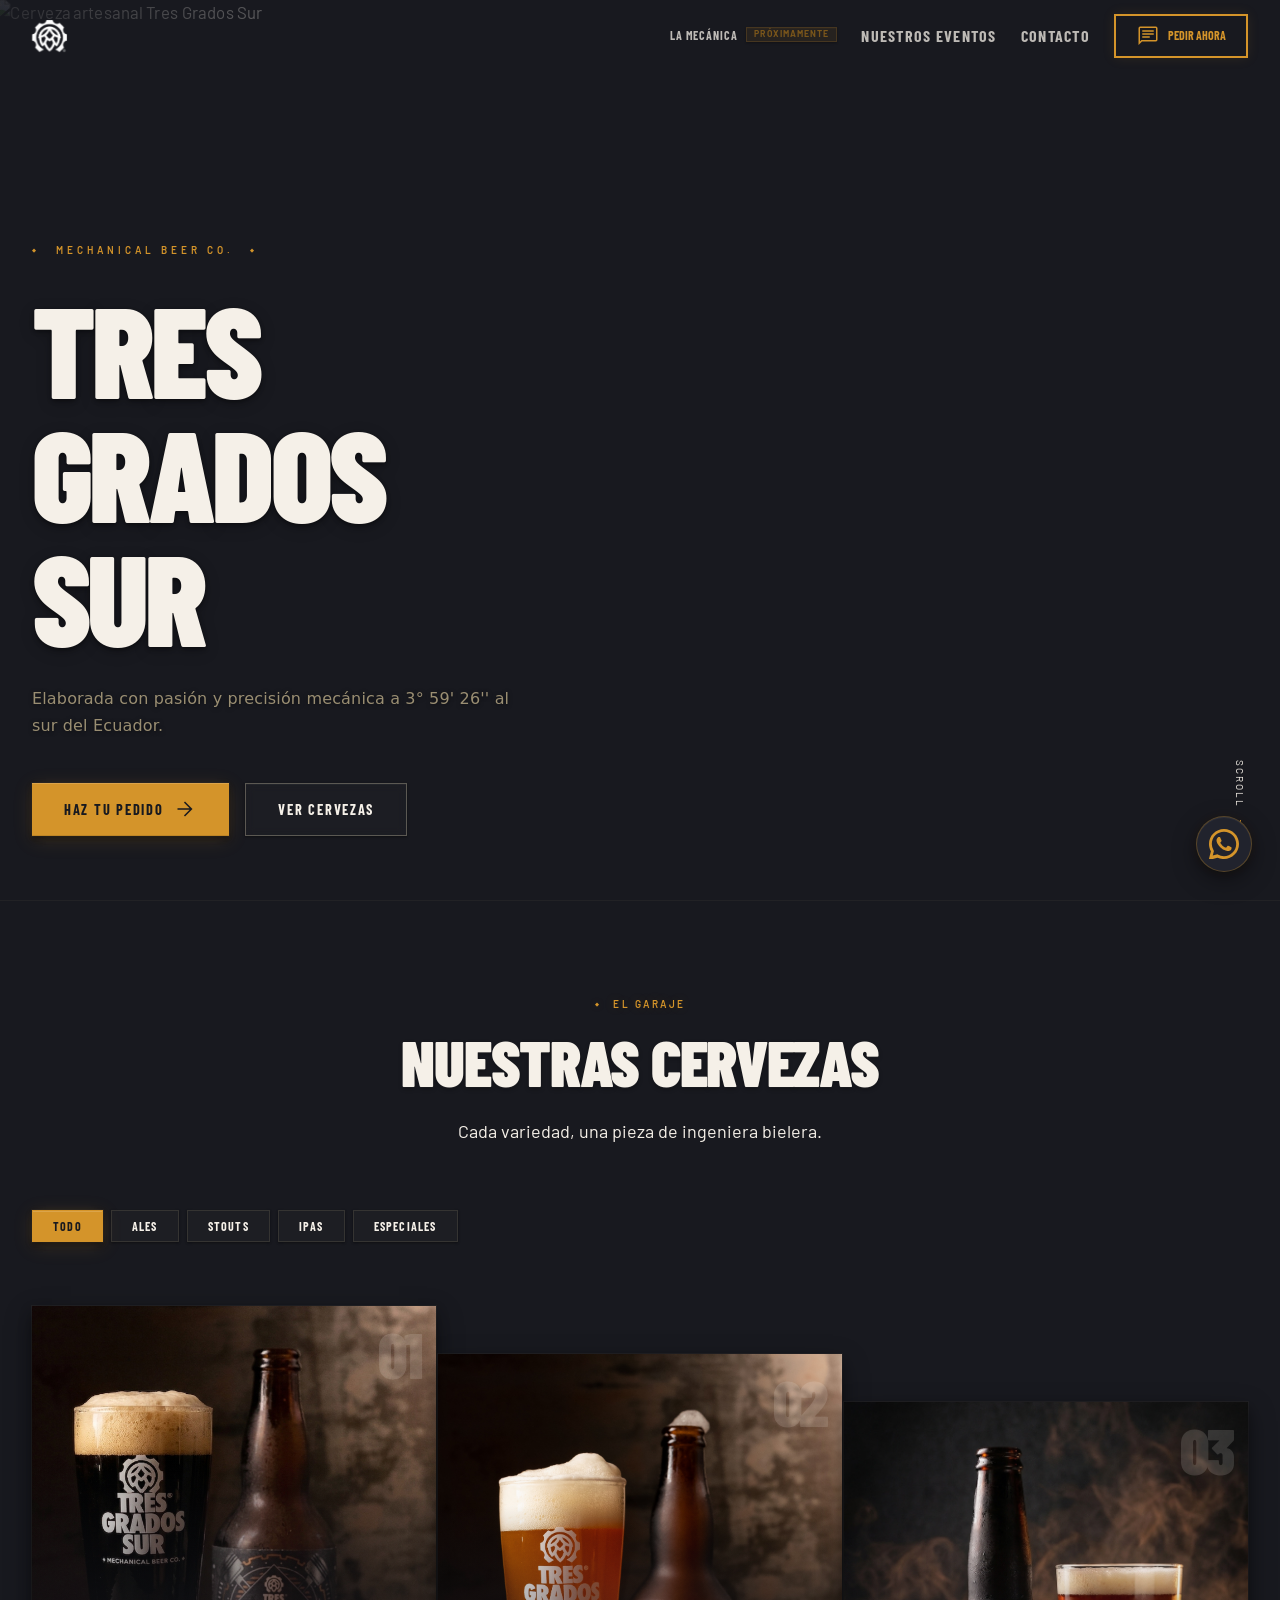
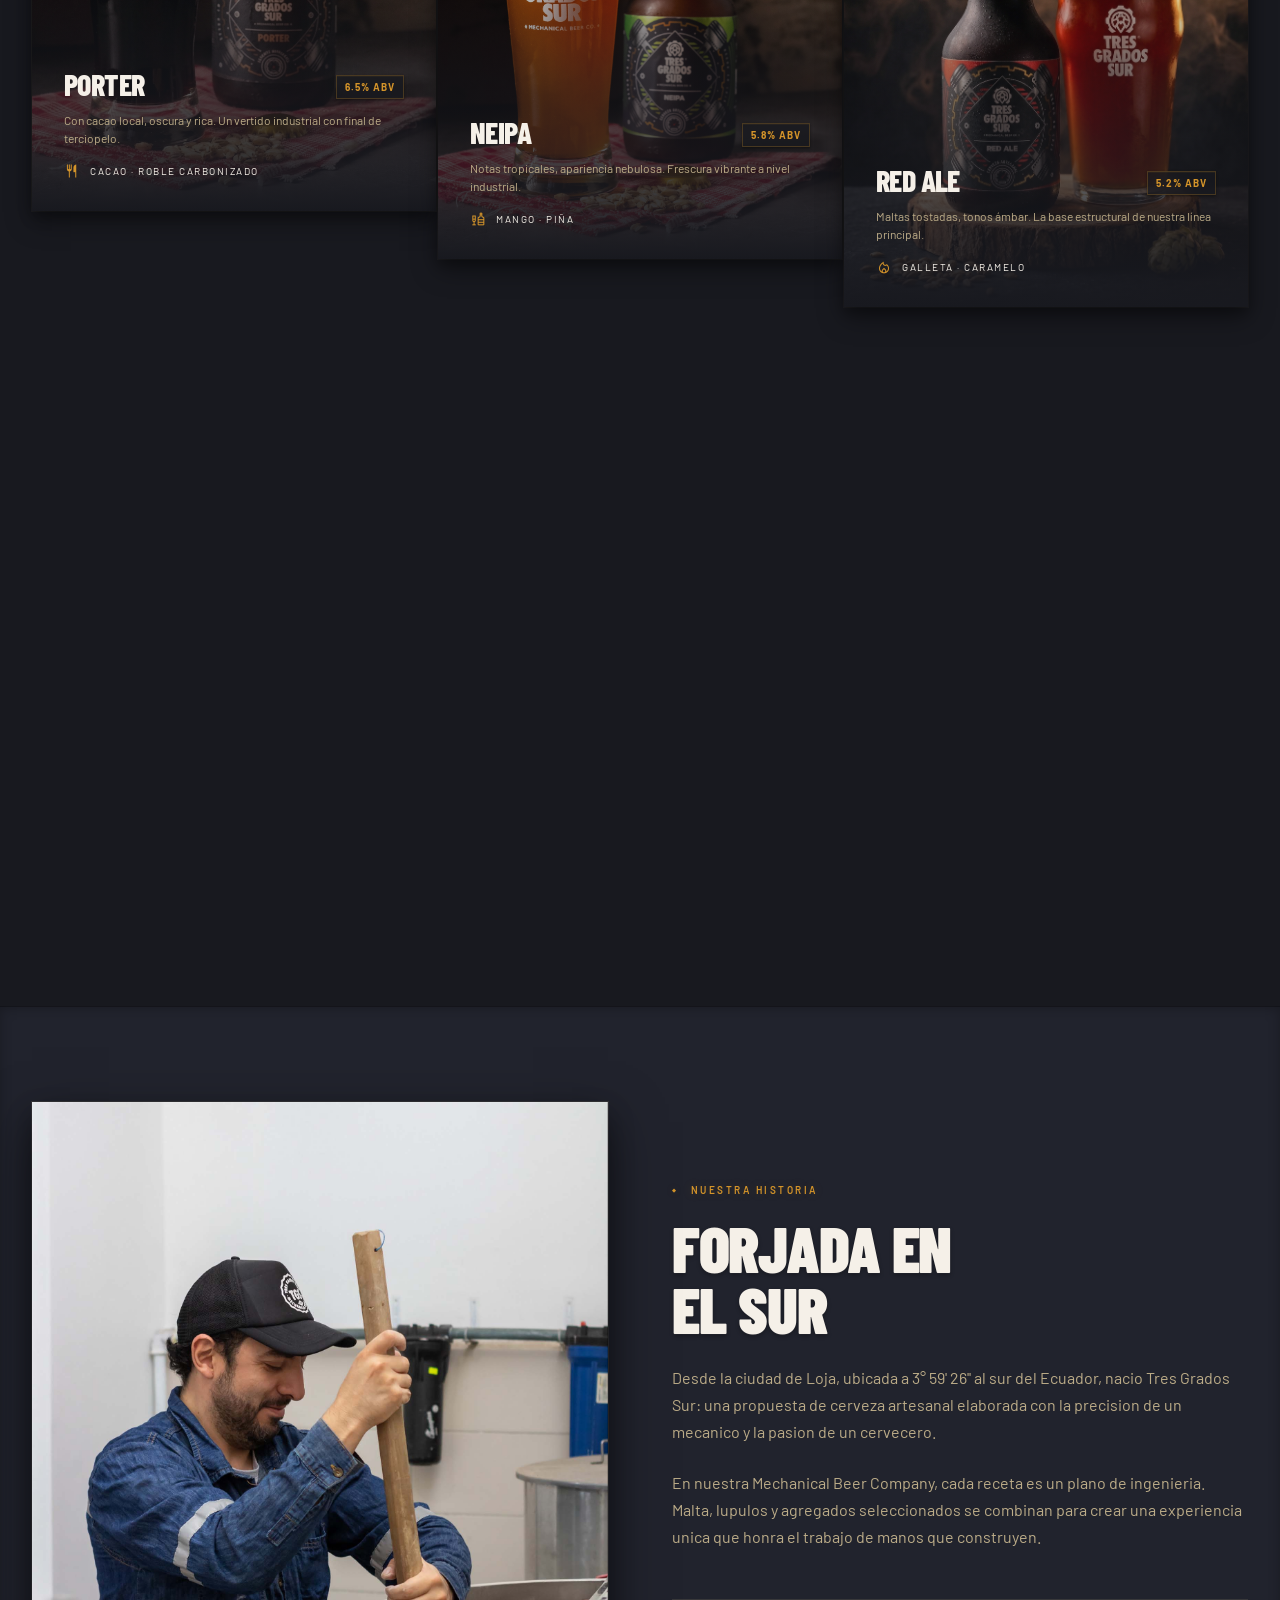
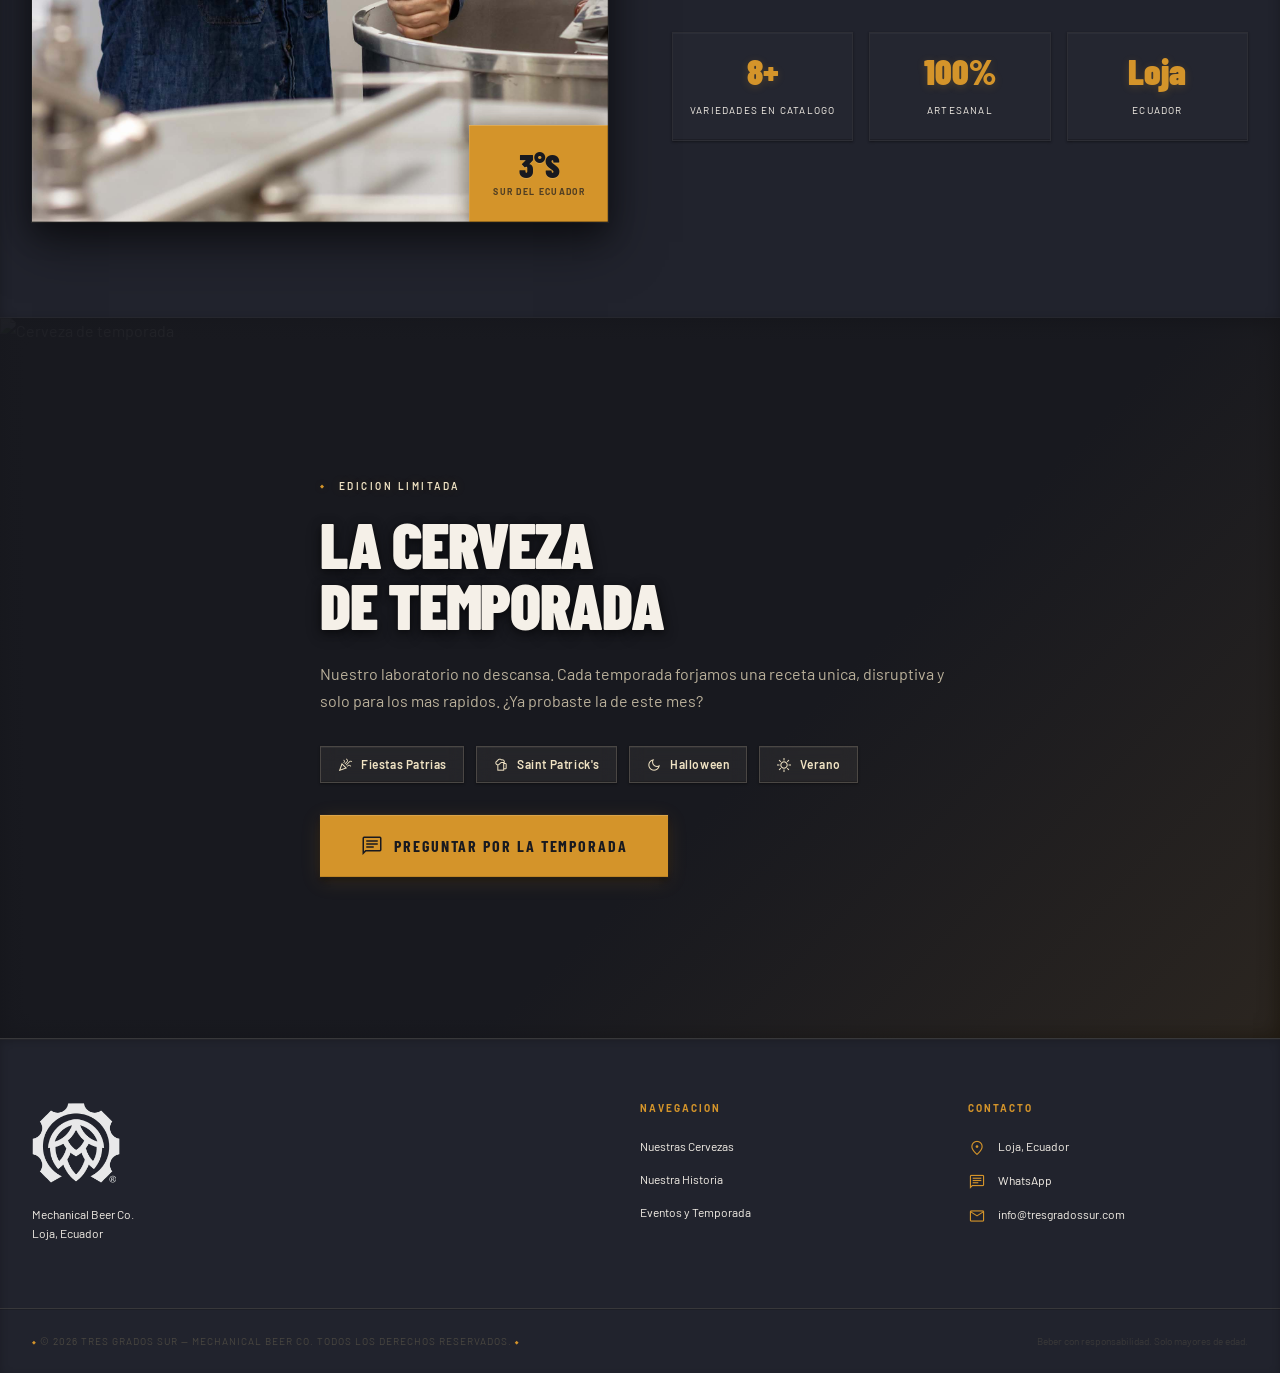
==== commit 5406ba4b: "refactor: move navigation outside header for layout stability and update responsive menu positioning" ====
--- a/index.html
+++ b/index.html
@@ -35,17 +35,18 @@
             <button class="nav-hamburger" id="hamburger" aria-label="Abrir menú" aria-expanded="false">
                 <span></span><span></span><span></span>
             </button>
-
-            <nav class="nav-menu" id="nav-menu" aria-label="Navegación principal">
-                <a href="#" class="nav-link nav-link--soon">La Mecánica <span class="soon-pill">Próximamente</span></a>
-                <a href="#eventos" class="nav-link">Nuestros Eventos</a>
-                <a href="#contacto" class="nav-link">Contacto</a>
-                <a href="https://wa.me/yourlink" class="nav-cta" target="_blank" rel="noopener">
-                    <span class="material-symbols-outlined">chat</span> Pedir ahora
-                </a>
-            </nav>
         </div>
     </header>
+
+    <!-- Mobile fullscreen nav (outside navbar to avoid backdrop-filter containing block) -->
+    <nav class="nav-menu" id="nav-menu" aria-label="Navegación principal">
+        <a href="#" class="nav-link nav-link--soon">La Mecánica <span class="soon-pill">Próximamente</span></a>
+        <a href="#eventos" class="nav-link">Nuestros Eventos</a>
+        <a href="#contacto" class="nav-link">Contacto</a>
+        <a href="https://wa.me/yourlink" class="nav-cta" target="_blank" rel="noopener">
+            <span class="material-symbols-outlined">chat</span> Pedir ahora
+        </a>
+    </nav>
 
     <!-- ===== HERO ===== -->
     <section class="hero" id="inicio">
@@ -62,7 +63,7 @@
             </div>
             <h1 class="hero-headline">
                 <span class="hero-line">Tres</span>
-                <span class="hero-line hero-line--accent">Grados</span>
+                <span class="hero-line">Grados</span>
                 <span class="hero-line">Sur</span>
             </h1>
             <p class="hero-sub">Elaborada con pasi&oacute;n y precisi&oacute;n mec&aacute;nica a 3&deg; 59&apos;
--- a/style.css
+++ b/style.css
@@ -98,6 +98,7 @@
     scroll-behavior: smooth;
     font-size: 16px;
     -webkit-text-size-adjust: 100%;
+    overflow-x: hidden;
 }
 
 body {
@@ -107,7 +108,6 @@
     font-weight: 400;
     line-height: 1.6;
     transition: background-color 0.4s var(--ease), color 0.4s var(--ease);
-    overflow-x: hidden;
 }
 
 ::selection {
@@ -367,12 +367,12 @@
     position: fixed;
     top: 0;
     left: 0;
-    right: 0;
-    z-index: 100;
+    width: 100%;
+    z-index: 200;
     height: var(--nav-h);
     display: flex;
     align-items: center;
-    transition: background-color 0.4s var(--ease), box-shadow 0.4s var(--ease), backdrop-filter 0.4s var(--ease);
+    transition: background-color 0.4s var(--ease), box-shadow 0.4s var(--ease);
 }
 
 .navbar.scrolled {
@@ -557,7 +557,7 @@
     display: flex;
     align-items: flex-end;
     overflow: hidden;
-    padding-bottom: var(--space-xl);
+    padding-bottom: var(--space-lg);
 }
 
 .hero-media {
@@ -1345,19 +1345,35 @@
     }
 }
 
-@media (min-width: 768px) {
+@media (min-width: 1024px) {
     .nav-hamburger {
         display: none;
     }
 
     .nav-menu {
         display: flex;
-        position: static;
+        position: fixed;
+        top: 0;
+        left: 0;
+        right: 0;
+        bottom: auto;
+        height: var(--nav-h);
+        width: 100%;
+        max-width: var(--max-w);
+        margin: 0 auto;
         background: transparent;
         flex-direction: row;
         align-items: center;
-        gap: 2rem;
-        z-index: auto;
+        justify-content: flex-end;
+        gap: 1.5rem;
+        padding: 0 var(--space-md);
+        z-index: 201;
+        /* Higher than navbar (200) */
+        pointer-events: none;
+    }
+
+    .nav-menu>* {
+        pointer-events: auto;
     }
 
     .nav-link {
@@ -1394,7 +1410,9 @@
         padding: 0.5rem 1.25rem;
         border-width: 2px;
     }
-
+}
+
+@media (min-width: 768px) {
     .hero-scroll-hint {
         display: flex;
     }
@@ -1435,7 +1453,6 @@
 
     .hero {
         align-items: flex-end;
-        padding-bottom: 0px;
     }
 }
 
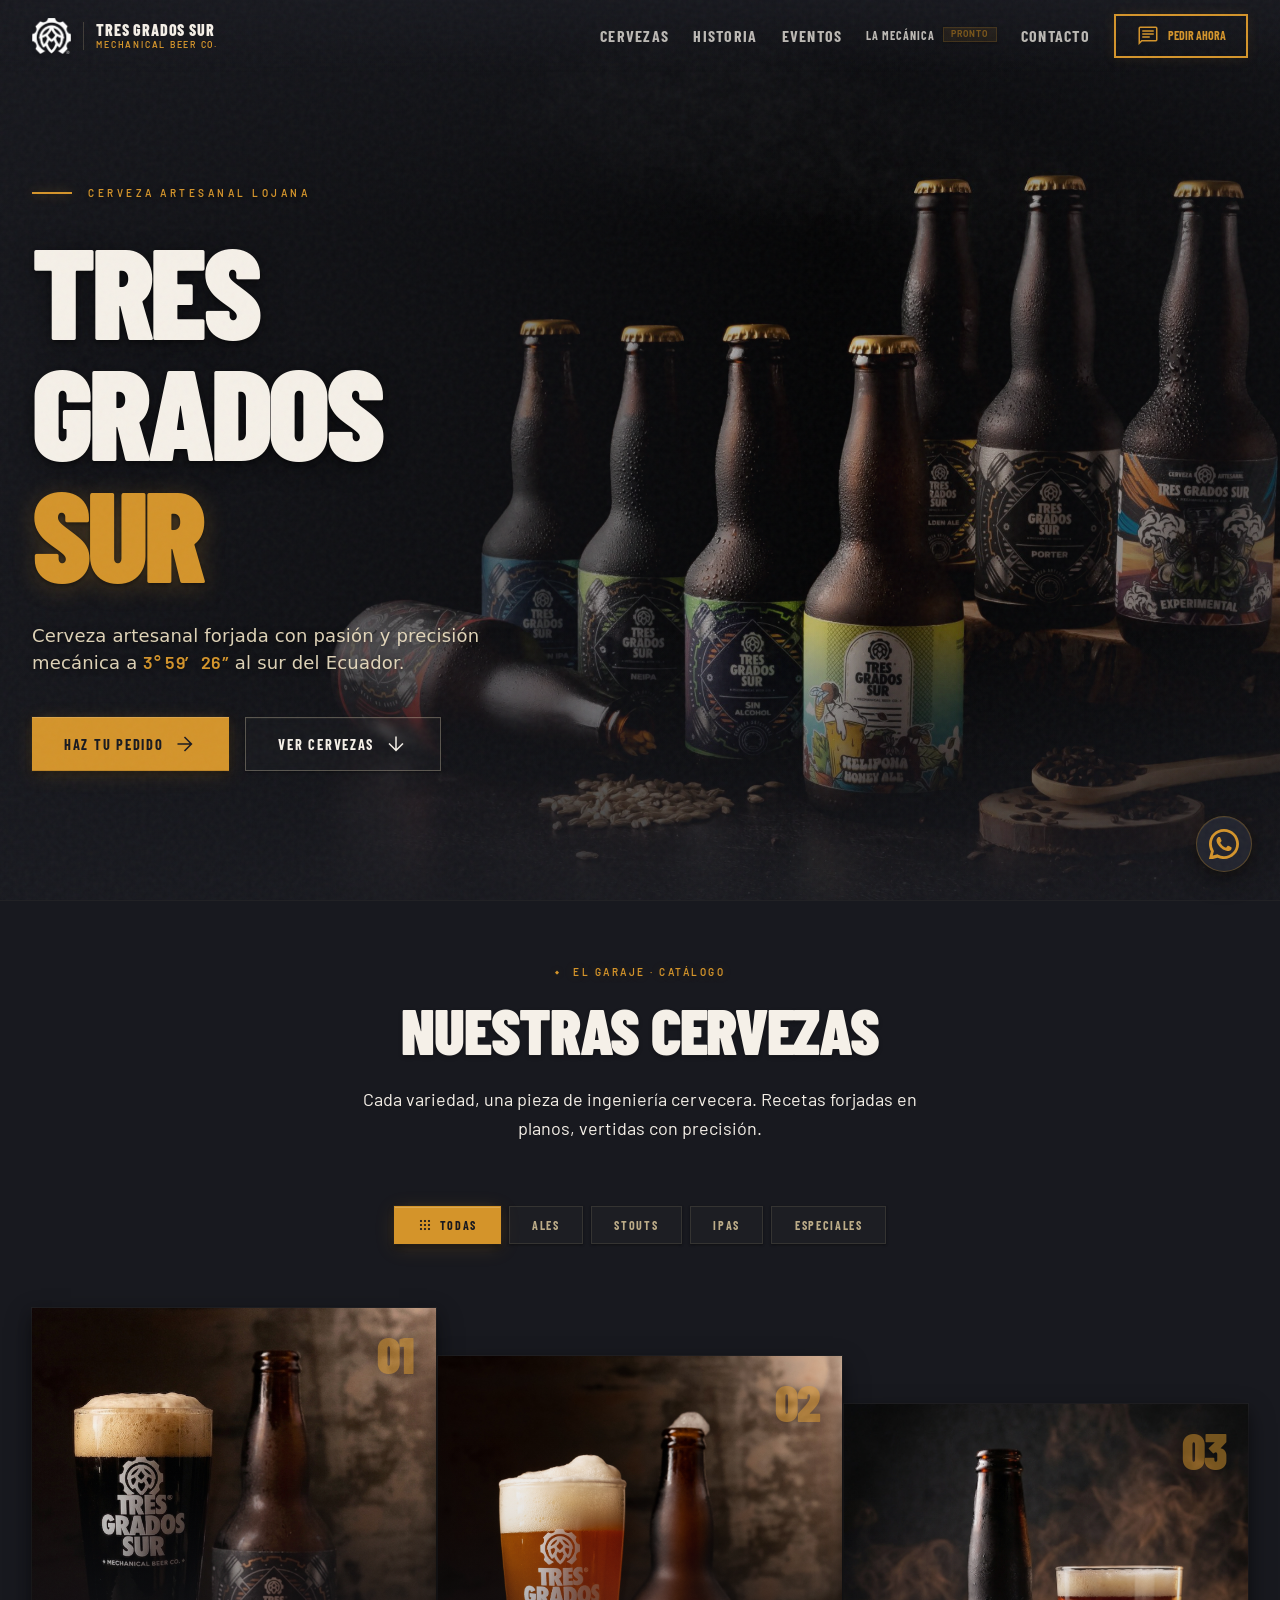
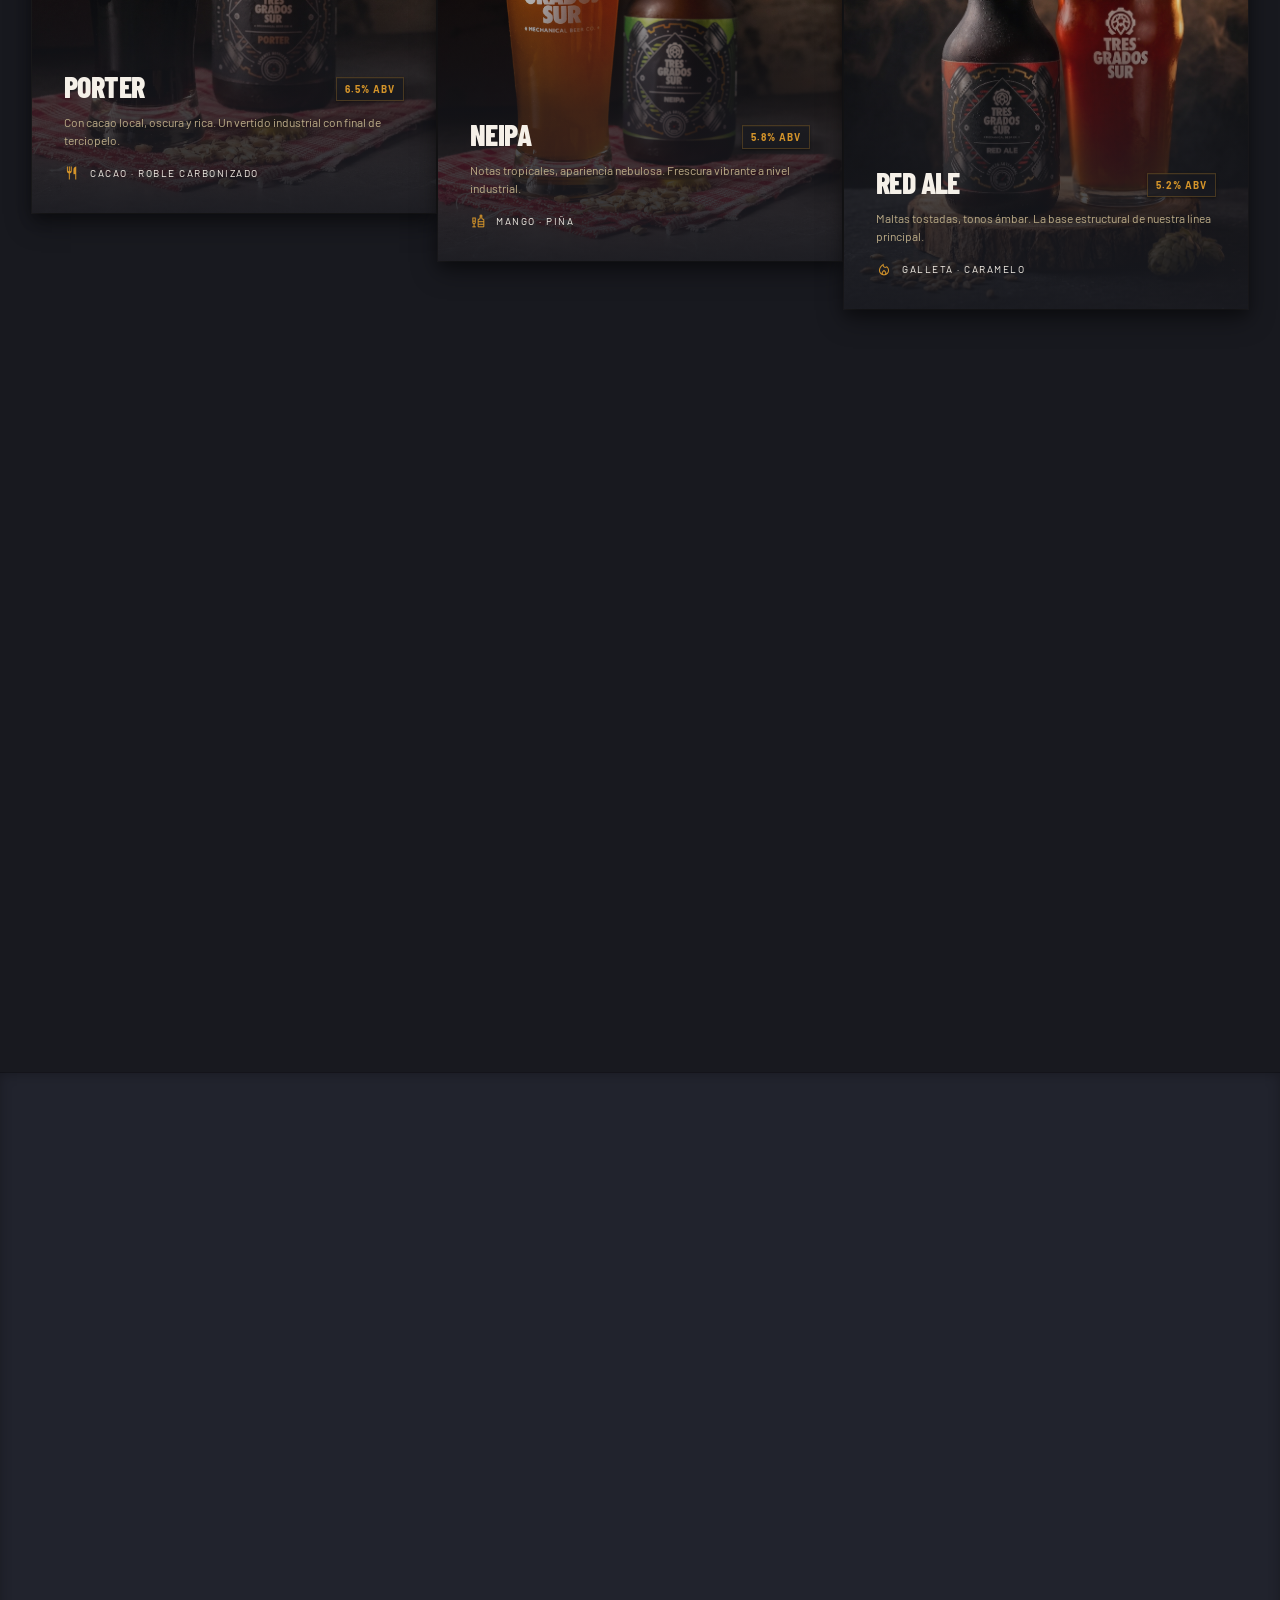
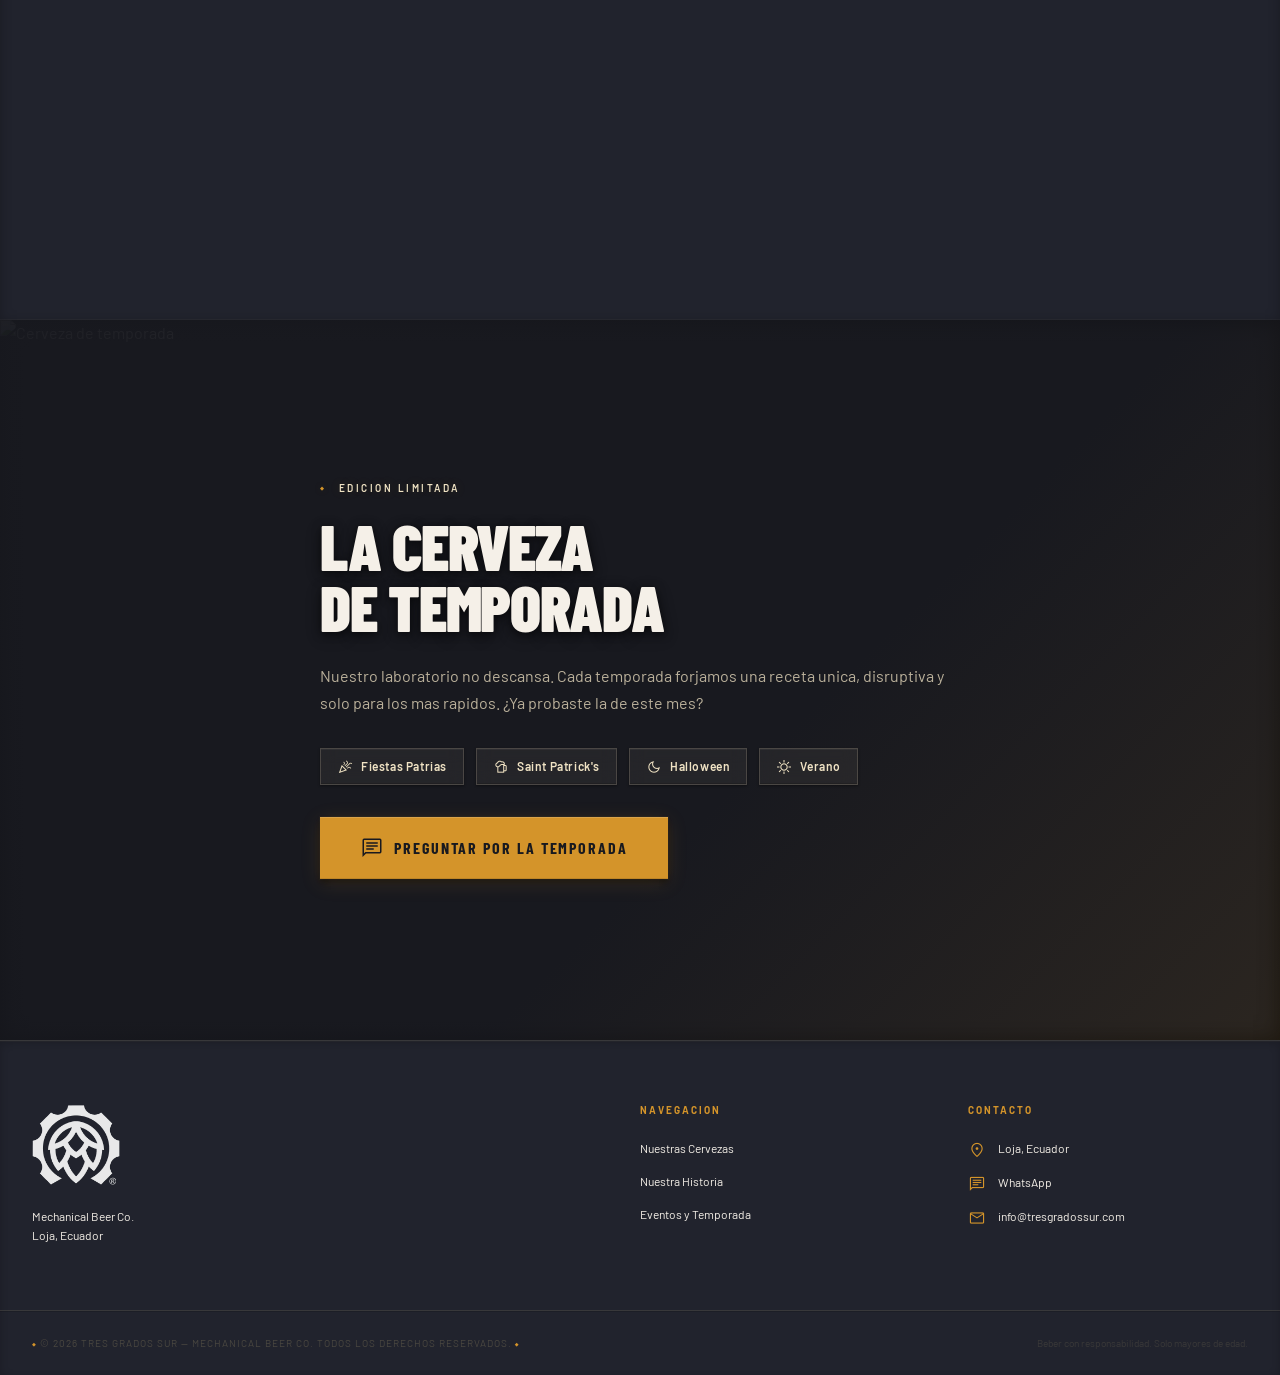
==== commit b666c7e9: "refactor: update hero, navbar, and gallery grid styling with refined visual effects and layout adjus" ====
--- a/index.html
+++ b/index.html
@@ -30,6 +30,10 @@
         <div class="nav-inner">
             <a href="#inicio" class="nav-logo-link">
                 <img src="./images/logo.webp" alt="Tres Grados Sur" class="nav-logo nav-logo--dark">
+                <span class="nav-logo-wordmark">
+                    <span class="nav-logo-name">Tres Grados Sur</span>
+                    <span class="nav-logo-tag">Mechanical Beer Co.</span>
+                </span>
             </a>
 
             <button class="nav-hamburger" id="hamburger" aria-label="Abrir menú" aria-expanded="false">
@@ -40,8 +44,10 @@
 
     <!-- Mobile fullscreen nav (outside navbar to avoid backdrop-filter containing block) -->
     <nav class="nav-menu" id="nav-menu" aria-label="Navegación principal">
-        <a href="#" class="nav-link nav-link--soon">La Mecánica <span class="soon-pill">Próximamente</span></a>
-        <a href="#eventos" class="nav-link">Nuestros Eventos</a>
+        <a href="#cervezas" class="nav-link">Cervezas</a>
+        <a href="#historia" class="nav-link">Historia</a>
+        <a href="#eventos" class="nav-link">Eventos</a>
+        <a href="#" class="nav-link nav-link--soon">La Mecánica <span class="soon-pill">Pronto</span></a>
         <a href="#contacto" class="nav-link">Contacto</a>
         <a href="https://wa.me/yourlink" class="nav-cta" target="_blank" rel="noopener">
             <span class="material-symbols-outlined">chat</span> Pedir ahora
@@ -51,36 +57,32 @@
     <!-- ===== HERO ===== -->
     <section class="hero" id="inicio">
         <div class="hero-media">
-            <img src="./images/cervezas-horizontal_right.png" alt="Cerveza artesanal Tres Grados Sur" class="hero-img">
-            <div class="hero-vignette"></div>
+            <img src="./images/1920.jpg" alt="Cerveza artesanal Tres Grados Sur" class="hero-img">
+            <div class="hero-vignette" aria-hidden="true"></div>
         </div>
 
         <div class="hero-content">
             <div class="hero-kicker">
-                <span class="diamond">&#9670;</span>
-                <span>Mechanical Beer Co.</span>
-                <span class="diamond">&#9670;</span>
+                <span class="hero-kicker-line"></span>
+                <span class="hero-kicker-text">Cerveza Artesanal Lojana </span>
             </div>
             <h1 class="hero-headline">
                 <span class="hero-line">Tres</span>
                 <span class="hero-line">Grados</span>
-                <span class="hero-line">Sur</span>
+                <span class="hero-line hero-line--accent">Sur</span>
             </h1>
-            <p class="hero-sub">Elaborada con pasi&oacute;n y precisi&oacute;n mec&aacute;nica a 3&deg; 59&apos;
-                26&apos;&apos; al sur del
-                Ecuador.</p>
+            <p class="hero-sub">Cerveza artesanal forjada con pasi&oacute;n y precisi&oacute;n mec&aacute;nica
+                a&nbsp;<strong>3&deg;&nbsp;59&prime;&nbsp;26&Prime;</strong> al sur del Ecuador.</p>
             <div class="hero-actions">
                 <a href="https://wa.me/yourlink" class="btn btn--amber" target="_blank" rel="noopener">
                     Haz tu pedido
                     <span class="material-symbols-outlined">arrow_forward</span>
                 </a>
-                <a href="#cervezas" class="btn btn--ghost">Ver cervezas</a>
-            </div>
-        </div>
-
-        <div class="hero-scroll-hint" aria-hidden="true">
-            <span>Scroll</span>
-            <div class="scroll-line"></div>
+                <a href="#cervezas" class="btn btn--ghost">
+                    Ver cervezas
+                    <span class="material-symbols-outlined">arrow_downward</span>
+                </a>
+            </div>
         </div>
     </section>
 
@@ -89,15 +91,18 @@
         <div class="container">
             <div class="section-header reveal">
                 <p class="eyebrow">
-                    <span class="diamond">&#9670;</span> El Garaje
+                    <span class="diamond">&#9670;</span> El Garaje &middot; Cat&aacute;logo
                 </p>
                 <h2 class="section-title">Nuestras Cervezas</h2>
-                <p class="section-subtitle">Cada variedad, una pieza de ingeniera bielera.</p>
+                <p class="section-subtitle">Cada variedad, una pieza de ingenier&iacute;a cervecera. Recetas
+                    forjadas en planos, vertidas con precisi&oacute;n.</p>
             </div>
 
             <!-- Filter Pills -->
             <div class="filters reveal" role="group" aria-label="Filtrar por estilo">
-                <button class="filter-btn active" data-filter="all">Todo</button>
+                <button class="filter-btn active" data-filter="all">
+                    <span class="material-symbols-outlined">apps</span> Todas
+                </button>
                 <button class="filter-btn" data-filter="ale">Ales</button>
                 <button class="filter-btn" data-filter="stout">Stouts</button>
                 <button class="filter-btn" data-filter="ipa">IPAs</button>
@@ -284,8 +289,7 @@
     <!-- ===== TEMPORADA ESPECIAL ===== -->
     <section class="section section--season" id="eventos">
         <div class="season-bg">
-            <img src="https://lh3.googleusercontent.com/aida-public/[base64]"
-                alt="Cerveza de temporada" class="season-img">
+            <img src="" alt="Cerveza de temporada" class="season-img">
             <div class="season-vignette"></div>
         </div>
         <div class="container season-content reveal">
--- a/style.css
+++ b/style.css
@@ -110,6 +110,15 @@
     transition: background-color 0.4s var(--ease), color 0.4s var(--ease);
 }
 
+body::before {
+    content: '';
+    position: fixed;
+    inset: 0;
+    z-index: 9999;
+    pointer-events: none;
+    background-image: url("data:image/svg+xml,%3Csvg viewBox='0 0 200 200' xmlns='http://www.w3.org/2000/svg'%3E%3Cfilter id='noiseFilter'%3E%3CfeTurbulence type='fractalNoise' baseFrequency='0.85' numOctaves='3' stitchTiles='stitch'/%3E%3C/filter%3E%3Crect width='100%25' height='100%25' filter='url(%23noiseFilter)' opacity='0.04'/%3E%3C/svg%3E");
+}
+
 ::selection {
     background-color: var(--amber);
     color: var(--ink);
@@ -223,7 +232,7 @@
 }
 
 .section {
-    padding: var(--space-xl) 0;
+    padding: var(--space-lg) 0;
     position: relative;
 }
 
@@ -372,19 +381,21 @@
     height: var(--nav-h);
     display: flex;
     align-items: center;
-    transition: background-color 0.4s var(--ease), box-shadow 0.4s var(--ease);
+    background: linear-gradient(to bottom, rgba(24, 25, 31, 0.85) 0%, rgba(24, 25, 31, 0) 100%);
+    transition: background-color 0.4s var(--ease), box-shadow 0.4s var(--ease), backdrop-filter 0.4s var(--ease);
 }
 
 .navbar.scrolled {
-    background-color: rgba(33, 35, 45, 0.85);
-    backdrop-filter: blur(16px) saturate(180%);
-    -webkit-backdrop-filter: blur(16px) saturate(180%);
-    box-shadow:
-        0 1px 0 rgba(188, 172, 136, 0.08),
+    background: rgba(24, 25, 31, 0.78);
+    backdrop-filter: blur(20px) saturate(180%);
+    box-shadow:
+        0 1px 0 rgba(188, 172, 136, 0.12),
         0 4px 24px rgba(0, 0, 0, 0.5),
         0 1px 3px rgba(0, 0, 0, 0.3),
-        inset 0 -1px 0 rgba(188, 172, 136, 0.04);
-}
+        inset 0 -1px 0 rgba(212, 148, 42, 0.08);
+}
+
+.navbar.scrolled .nav-menu.is-open {}
 
 .nav-inner {
     display: flex;
@@ -399,14 +410,55 @@
 .nav-logo-link {
     display: flex;
     align-items: center;
+    gap: 0.75rem;
     text-decoration: none;
     flex-shrink: 0;
+    transition: opacity 0.3s var(--ease);
+}
+
+.nav-logo-link:hover {
+    opacity: 0.8;
 }
 
 .nav-logo {
-    height: 2rem;
+    height: 2.25rem;
     width: auto;
     object-fit: contain;
+    filter: drop-shadow(0 1px 2px rgba(0, 0, 0, 0.4));
+}
+
+.nav-logo-wordmark {
+    display: none;
+    flex-direction: column;
+    line-height: 1;
+    border-left: 1px solid rgba(188, 172, 136, 0.25);
+    padding-left: 0.75rem;
+}
+
+.nav-logo-name {
+    font-family: 'Barlow Condensed', sans-serif;
+    font-size: 1rem;
+    font-weight: 800;
+    text-transform: uppercase;
+    letter-spacing: 0.05em;
+    color: var(--white);
+    line-height: 1;
+}
+
+.nav-logo-tag {
+    font-family: 'Barlow', sans-serif;
+    font-size: 0.55rem;
+    font-weight: 600;
+    letter-spacing: 0.2em;
+    text-transform: uppercase;
+    color: var(--amber);
+    margin-top: 0.2rem;
+}
+
+@media (min-width: 600px) {
+    .nav-logo-wordmark {
+        display: flex;
+    }
 }
 
 .nav-logo--dark {
@@ -469,10 +521,9 @@
     background: var(--bg-surface);
     flex-direction: column;
     align-items: center;
-    justify-content: center;
-    gap: 2.5rem;
+    gap: 1.5rem;
     z-index: 150;
-    padding: 2rem;
+    padding: 3rem;
 }
 
 .nav-menu.is-open {
@@ -553,10 +604,11 @@
 .hero {
     position: relative;
     height: 100svh;
-    min-height: 600px;
-    display: flex;
-    align-items: flex-end;
+    min-height: 640px;
+    display: flex;
+    align-items: center;
     overflow: hidden;
+    padding-top: var(--nav-h);
     padding-bottom: var(--space-lg);
 }
 
@@ -571,32 +623,26 @@
     height: 100%;
     object-fit: cover;
     object-position: center center;
-    filter: grayscale(20%) contrast(110%);
-    transform: scale(1.05);
-    transition: transform 8s ease-out;
-}
-
-.hero:hover .hero-img {
-    transform: scale(1.05);
+    filter: grayscale(15%) contrast(108%) brightness(85%);
 }
 
 .hero-vignette {
     position: absolute;
     inset: 0;
+    pointer-events: none;
     background:
-        linear-gradient(to top,
-            rgba(24, 25, 31, 0.97) 0%,
-            rgba(24, 25, 31, 0.7) 35%,
+        linear-gradient(90deg,
+            rgba(24, 25, 31, 0.85) 0%,
+            rgba(24, 25, 31, 0.55) 35%,
             rgba(24, 25, 31, 0.15) 65%,
             rgba(24, 25, 31, 0.4) 100%),
-        linear-gradient(to right,
-            rgba(24, 25, 31, 0.85) 0%,
-            rgba(24, 25, 31, 0.4) 30%,
-            transparent 55%),
-        linear-gradient(to left,
-            rgba(24, 25, 31, 0.5) 0%,
-            transparent 20%);
-}
+        linear-gradient(180deg,
+            rgba(24, 25, 31, 0.6) 0%,
+            transparent 25%,
+            transparent 70%,
+            rgba(24, 25, 31, 0.85) 100%);
+}
+
 
 .hero-content {
     position: relative;
@@ -611,13 +657,24 @@
     display: flex;
     align-items: center;
     gap: 1rem;
+    margin-bottom: 1.75rem;
+}
+
+.hero-kicker-line {
+    width: 2.5rem;
+    height: 2px;
+    background: var(--amber);
+    box-shadow: 0 0 12px rgba(212, 148, 42, 0.4);
+}
+
+.hero-kicker-text {
     font-family: 'Barlow', sans-serif;
     font-size: var(--text-xs);
     font-weight: 600;
-    letter-spacing: 0.4em;
-    text-transform: uppercase;
-    color: var(--amber);
-    margin-bottom: 1.75rem;
+    letter-spacing: 0.35em;
+    text-transform: uppercase;
+    color: var(--amber);
+    text-shadow: 0 1px 4px rgba(0, 0, 0, 0.6);
 }
 
 .hero-headline {
@@ -625,39 +682,47 @@
     font-size: clamp(3.5rem, 12vw, 8rem);
     font-weight: 900;
     text-transform: uppercase;
-    line-height: 0.97;
-    letter-spacing: -0.03em;
+    line-height: 0.95;
+    letter-spacing: -0.035em;
     color: var(--white);
     display: flex;
     flex-direction: column;
     margin-bottom: 1.75rem;
     text-shadow:
-        0 2px 4px rgba(0, 0, 0, 0.4),
-        0 4px 16px rgba(0, 0, 0, 0.2);
+        0 2px 4px rgba(0, 0, 0, 0.5),
+        0 6px 24px rgba(0, 0, 0, 0.4);
 }
 
 .hero-line--accent {
     color: var(--amber);
     text-shadow:
-        0 2px 4px rgba(0, 0, 0, 0.4),
-        0 4px 20px rgba(212, 148, 42, 0.15);
+        0 2px 4px rgba(0, 0, 0, 0.5),
+        0 4px 24px rgba(212, 148, 42, 0.25);
 }
 
 .hero-sub {
-    font-size: var(--text-base);
+    font-size: var(--text-lg);
     font-weight: 300;
-    color: rgba(188, 172, 136, 0.8);
-    max-width: 30rem;
-    margin-bottom: 2.75rem;
-    line-height: 1.65;
+    color: rgba(240, 227, 196, 0.92);
+    max-width: 32rem;
+    margin-bottom: 2.5rem;
+    line-height: 1.55;
     letter-spacing: 0.01em;
-    text-shadow: 0 1px 4px rgba(0, 0, 0, 0.5);
+    text-shadow: 0 1px 6px rgba(0, 0, 0, 0.6);
+}
+
+.hero-sub strong {
+    color: var(--amber);
+    font-weight: 600;
+    white-space: nowrap;
+    letter-spacing: 0.02em;
 }
 
 .hero-actions {
     display: flex;
     flex-wrap: wrap;
     gap: 1rem;
+    margin-bottom: 3rem;
 }
 
 .hero-scroll-hint {
@@ -709,28 +774,37 @@
     flex-wrap: wrap;
     gap: 0.5rem;
     margin-bottom: var(--space-lg);
+    justify-content: center;
 }
 
 .filter-btn {
+    display: inline-flex;
+    align-items: center;
+    gap: 0.4rem;
     font-family: 'Barlow Condensed', sans-serif;
     font-size: var(--text-sm);
     font-weight: 700;
-    letter-spacing: 0.1em;
-    text-transform: uppercase;
-    padding: 0.5rem 1.25rem;
+    letter-spacing: 0.14em;
+    text-transform: uppercase;
+    padding: 0.6rem 1.4rem;
     background: rgba(255, 255, 255, 0.02);
     border: 1px solid var(--border);
-    color: var(--text-dim);
+    color: var(--gold);
     cursor: pointer;
     transition: all 0.25s var(--ease);
     box-shadow: var(--shadow-sm);
 }
 
+.filter-btn .material-symbols-outlined {
+    font-size: 1rem !important;
+}
+
 .filter-btn:hover {
     border-color: var(--amber);
     color: var(--amber);
-    box-shadow: var(--shadow-md), 0 0 12px rgba(212, 148, 42, 0.08);
-    transform: translateY(-1px);
+    background: rgba(212, 148, 42, 0.06);
+    box-shadow: var(--shadow-md), 0 0 16px rgba(212, 148, 42, 0.12);
+    transform: translateY(-2px);
 }
 
 .filter-btn.active {
@@ -740,7 +814,7 @@
     box-shadow:
         var(--shadow-md),
         var(--shadow-amber),
-        inset 0 1px 0 rgba(255, 255, 255, 0.15);
+        inset 0 1px 0 rgba(255, 255, 255, 0.18);
 }
 
 /* Gallery Grid — staggered 3-column layout */
@@ -748,6 +822,7 @@
     display: grid;
     grid-template-columns: 1fr;
     gap: 2px;
+    padding-bottom: 6rem;
 }
 
 /* Gallery Card */
@@ -755,10 +830,12 @@
     position: relative;
     overflow: hidden;
     background: var(--bg-elevated);
-    transition: all 0.5s var(--ease);
+    transition: transform 0.5s var(--ease), box-shadow 0.5s var(--ease), outline-color 0.5s var(--ease);
     cursor: pointer;
     aspect-ratio: 4 / 5;
     container-type: inline-size;
+    outline: 1px solid rgba(188, 172, 136, 0.06);
+    outline-offset: -1px;
     box-shadow:
         var(--shadow-lg),
         inset 0 1px 0 rgba(255, 255, 255, 0.04),
@@ -767,11 +844,12 @@
 
 .gallery-card:hover {
     z-index: 2;
+    outline-color: rgba(212, 148, 42, 0.35);
     box-shadow:
         var(--shadow-xl),
-        0 0 40px rgba(212, 148, 42, 0.08),
+        0 0 60px rgba(212, 148, 42, 0.12),
         inset 0 1px 0 rgba(255, 255, 255, 0.06);
-    transform: translateY(-4px);
+    transform: translateY(-6px);
 }
 
 .gallery-card.hidden {
@@ -803,10 +881,20 @@
     position: absolute;
     inset: 0;
     background: linear-gradient(to top,
-            var(--ink) 0%,
-            rgba(24, 25, 31, 0.6) 35%,
-            transparent 70%);
+            rgba(24, 25, 31, 0.95) 0%,
+            rgba(24, 25, 31, 0.7) 30%,
+            rgba(24, 25, 31, 0.1) 65%,
+            transparent 85%);
     pointer-events: none;
+    transition: opacity 0.5s var(--ease);
+}
+
+.gallery-card:hover .gallery-card__gradient {
+    background: linear-gradient(to top,
+            rgba(24, 25, 31, 0.98) 0%,
+            rgba(24, 25, 31, 0.8) 35%,
+            rgba(24, 25, 31, 0.2) 70%,
+            transparent 90%);
 }
 
 /* Content overlay — positioned at the bottom */
@@ -882,17 +970,24 @@
     position: absolute;
     top: 0;
     right: 0;
-    padding: 1rem;
+    padding: 1.25rem 1.5rem;
     font-family: 'Barlow Condensed', sans-serif;
-    font-size: clamp(3rem, 5vw, 4rem);
+    font-size: clamp(2.5rem, 4vw, 3.25rem);
     font-weight: 900;
     line-height: 1;
-    color: var(--white);
-    opacity: 0.15;
+    color: var(--amber);
+    opacity: 0.5;
     user-select: none;
     pointer-events: none;
     letter-spacing: -0.05em;
     z-index: 5;
+    text-shadow: 0 2px 12px rgba(0, 0, 0, 0.6);
+    transition: opacity 0.4s var(--ease), transform 0.4s var(--ease);
+}
+
+.gallery-card:hover .gallery-card__index {
+    opacity: 0.85;
+    transform: translateY(-2px);
 }
 
 /* Badge for limited/special */
@@ -1413,13 +1508,6 @@
 }
 
 @media (min-width: 768px) {
-    .hero-scroll-hint {
-        display: flex;
-    }
-
-    .hero-img {
-        object-position: 60% center;
-    }
 
     .container--split {
         grid-template-columns: 1fr 1fr;
@@ -1452,19 +1540,11 @@
     }
 
     .hero {
-        align-items: flex-end;
-    }
-}
-
-@media (min-width: 1440px) {
-    .hero-img {
-        object-position: 55% center;
-    }
-}
-
-@media (min-width: 1920px) {
-    .hero-img {
-        object-position: 50% center;
+        align-items: center;
+    }
+
+    .hero-content {
+        top: 3rem;
     }
 }
 
